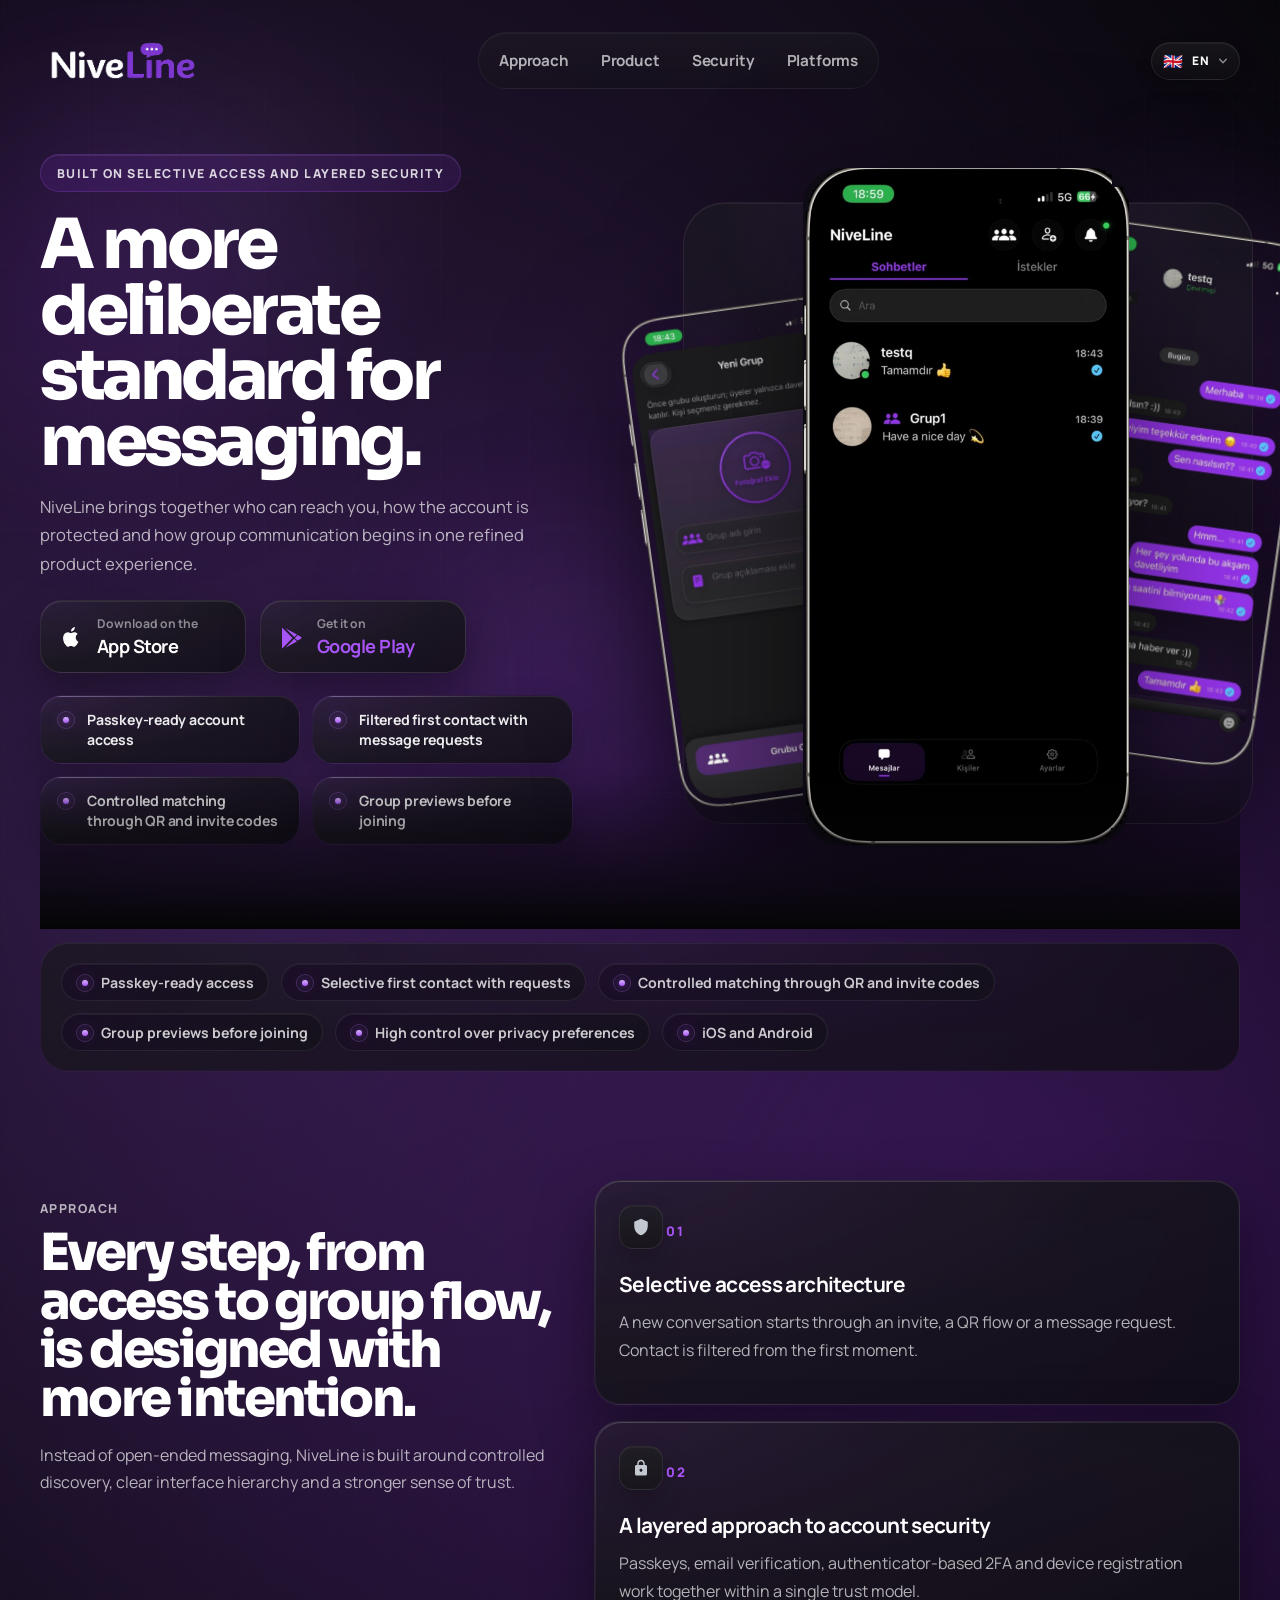
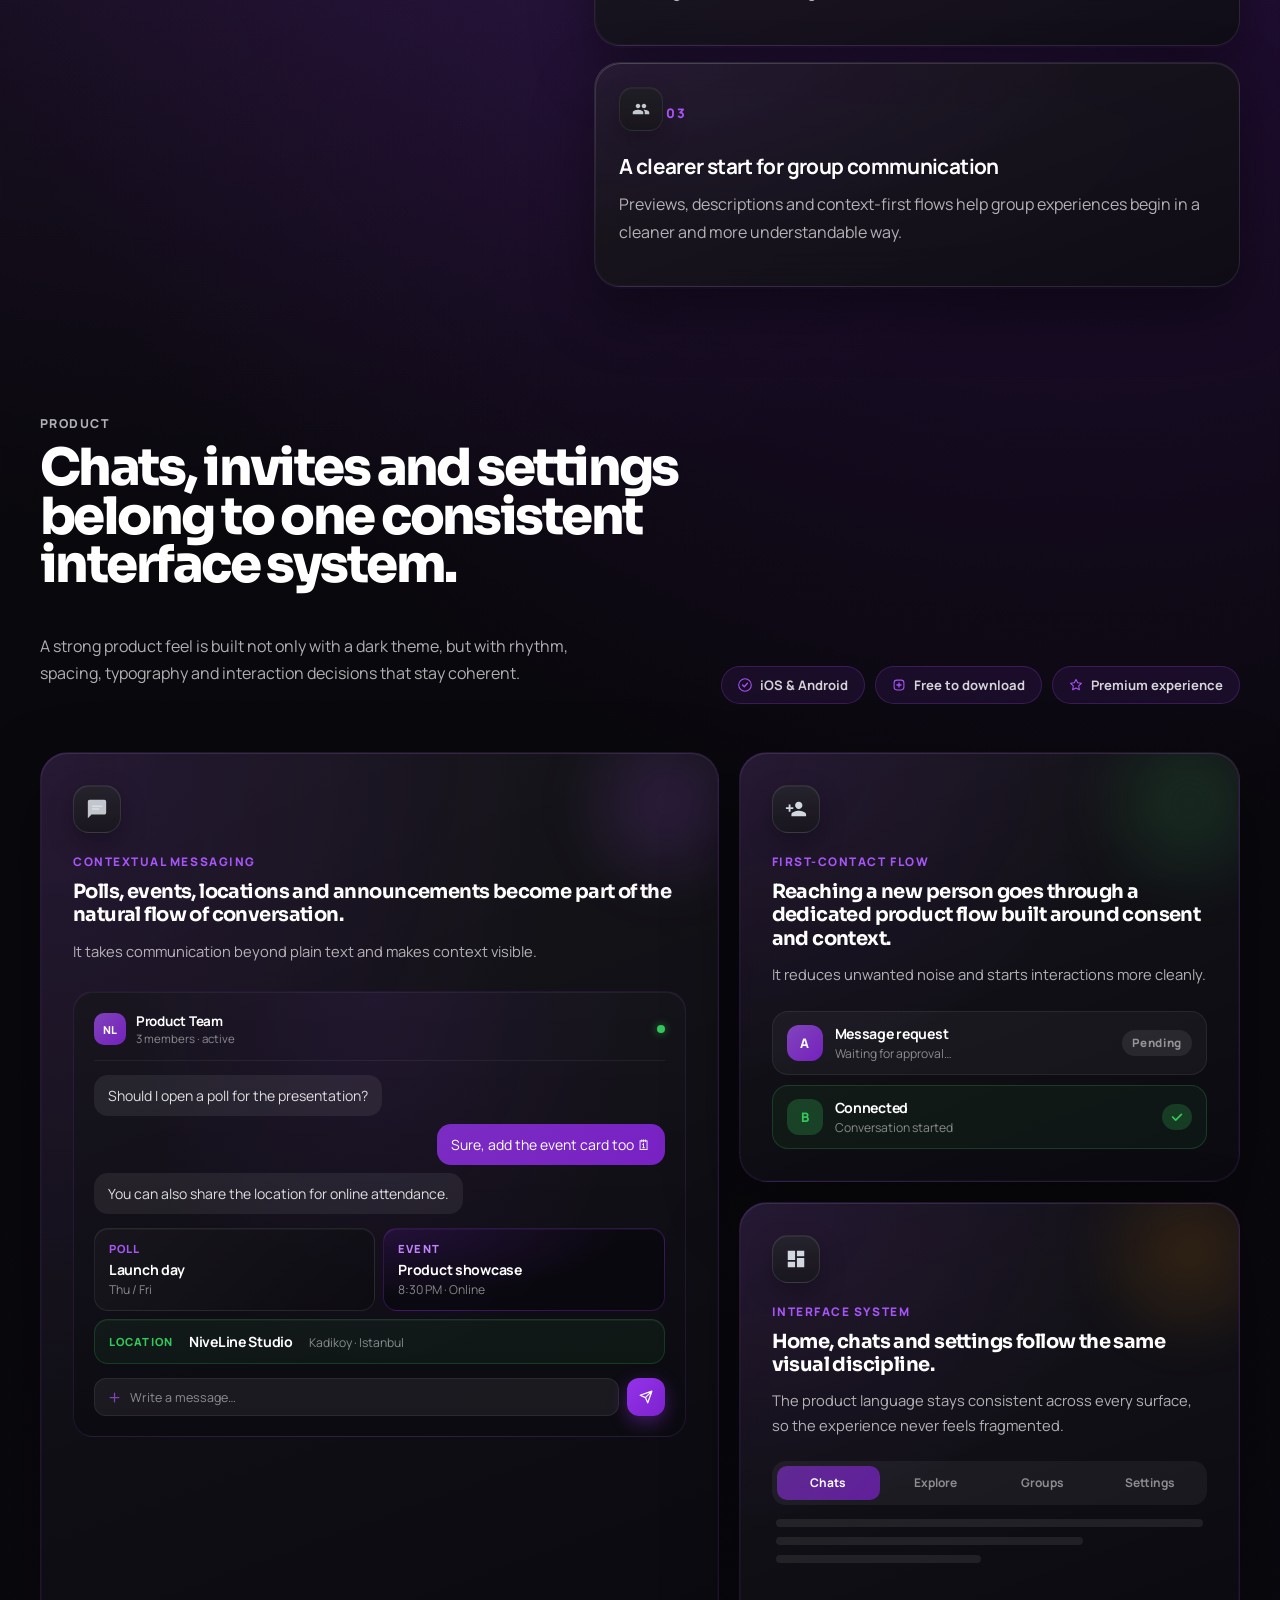
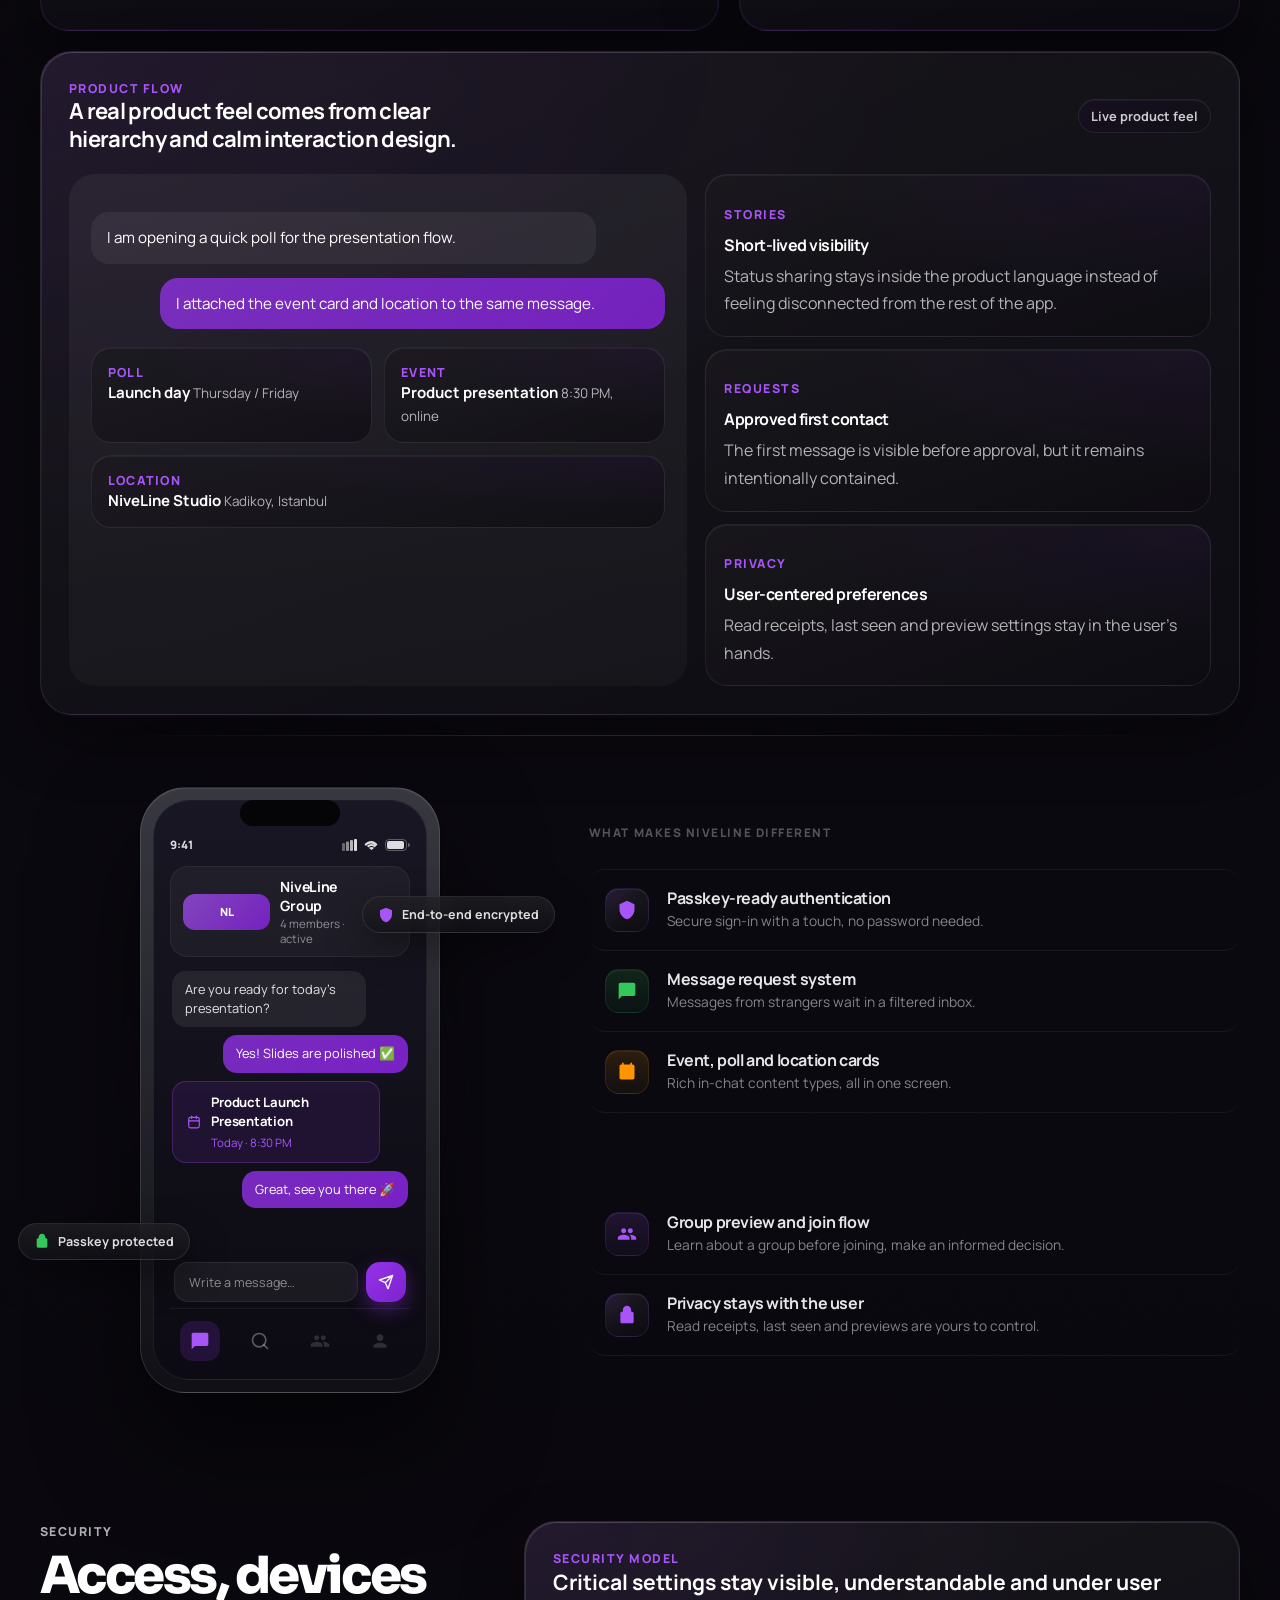
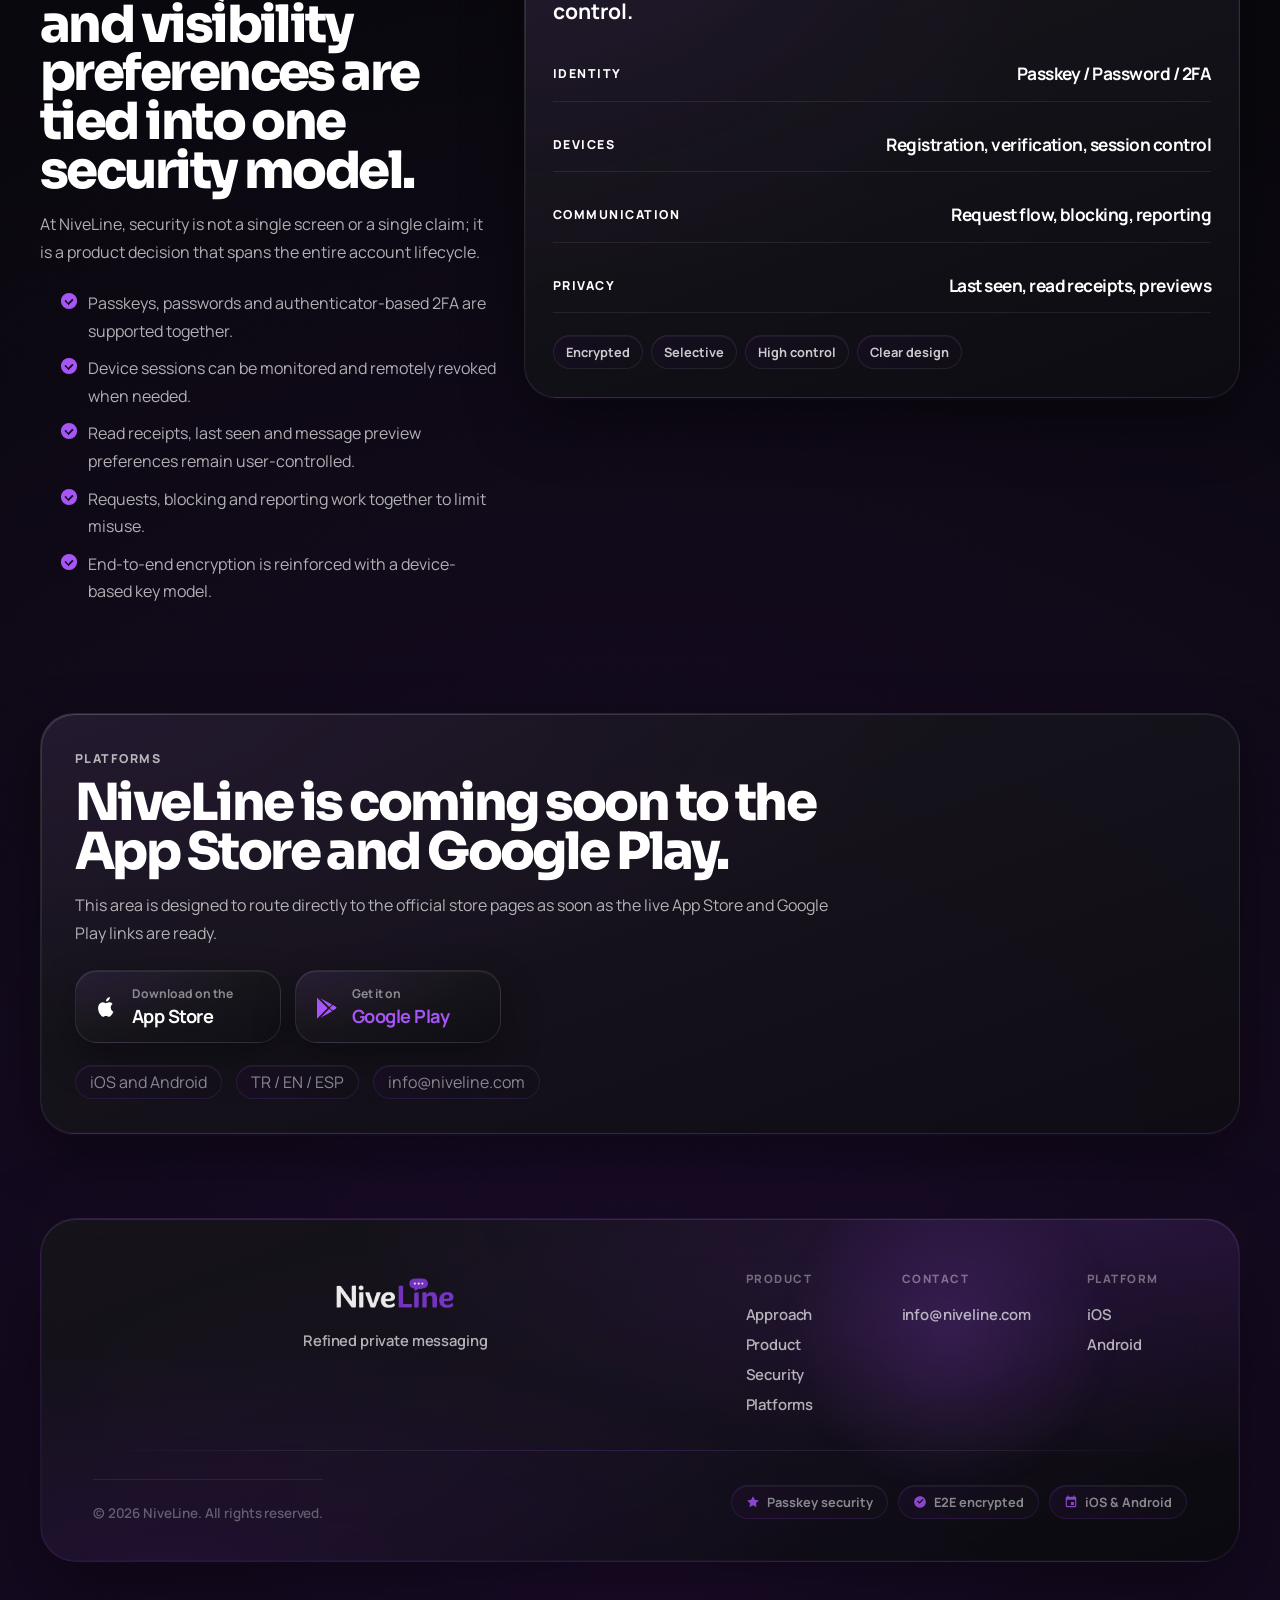
==== index.html @ 765c92e7 "Move site files from NiveLineWeb/ to repository root to fix GitHub Pages 404 Agent-Logs-Url: https:/" ====
<!DOCTYPE html>
<html lang="en">
<head>
  <meta charset="UTF-8">
  <meta name="viewport" content="width=device-width, initial-scale=1.0">
  <title>NiveLine | Modern messaging built on selective access and layered security</title>
  <meta
    name="description"
    content="NiveLine sets a more deliberate standard for modern communication with passkey-ready account security, selective discovery, message requests and refined group flows."
  >
  <meta name="theme-color" content="#050507">
  <link rel="preconnect" href="https://fonts.googleapis.com">
  <link rel="preconnect" href="https://fonts.gstatic.com" crossorigin>
  <link
    href="https://fonts.googleapis.com/css2?family=Manrope:wght@400;500;600;700;800&family=Sora:wght@500;600;700;800&display=swap"
    rel="stylesheet"
  >
  <link rel="icon" href="assets/favicon.svg?v=2" type="image/svg+xml">
  <link rel="shortcut icon" href="assets/favicon.svg?v=2" type="image/svg+xml">
  <link rel="apple-touch-icon" href="assets/niveline-logo-stacked-transparent-512.png">
  <link rel="stylesheet" href="styles.css">
</head>
<body>
  <div class="page-bg" aria-hidden="true">
    <div class="bg-orb orb-a"></div>
    <div class="bg-orb orb-b"></div>
    <div class="bg-orb orb-c"></div>
    <div class="bg-grid"></div>
    <div class="bg-noise"></div>
  </div>

  <header class="topbar shell">
    <a class="brand" href="#top" aria-label="NiveLine ana sayfa">
      <img src="assets/niveline-logo-transparent.png" alt="NiveLine" width="789" height="255">
    </a>

    <nav class="topnav" id="topnav" aria-label="Ana gezinme">
      <a href="#difference" data-i18n="nav.approach">Yaklaşım</a>
      <a href="#features" data-i18n="nav.product">Ürün</a>
      <a href="#security" data-i18n="nav.security">Güvenlik</a>
      <a href="#download" data-i18n="nav.platforms">İndir</a>
    </nav>

    <div class="topbar-right">
      <!-- Dil seçici dropdown -->
      <div class="lang-switcher" id="langSwitcher" role="group" aria-label="Language" aria-haspopup="listbox">
        <button class="lang-trigger" id="langTrigger" type="button" aria-expanded="false" aria-haspopup="listbox">
          <span class="lang-flag" id="langFlag">🇬🇧</span>
          <span class="lang-current" id="langCurrent">EN</span>
          <svg class="lang-caret" viewBox="0 0 12 12" aria-hidden="true">
            <path d="M2 4l4 4 4-4" stroke="currentColor" stroke-width="1.8" stroke-linecap="round" stroke-linejoin="round" fill="none"/>
          </svg>
        </button>
        <div class="lang-dropdown" id="langDropdown" role="listbox" aria-label="Language list">
          <button type="button" class="lang-option" data-lang="tr" role="option" aria-selected="false">
            <span class="lang-option-flag">🇹🇷</span>
            <span class="lang-option-code">TR</span>
            <span class="lang-option-name">Türkçe</span>
            <svg class="lang-check" viewBox="0 0 16 16" aria-hidden="true"><path d="M3 8l3.5 3.5L13 5" stroke="currentColor" stroke-width="2" stroke-linecap="round" stroke-linejoin="round" fill="none"/></svg>
          </button>
          <button type="button" class="lang-option is-active" data-lang="en" role="option" aria-selected="true">
            <span class="lang-option-flag">🇬🇧</span>
            <span class="lang-option-code">EN</span>
            <span class="lang-option-name">English</span>
            <svg class="lang-check" viewBox="0 0 16 16" aria-hidden="true"><path d="M3 8l3.5 3.5L13 5" stroke="currentColor" stroke-width="2" stroke-linecap="round" stroke-linejoin="round" fill="none"/></svg>
          </button>
          <button type="button" class="lang-option" data-lang="es" role="option" aria-selected="false">
            <span class="lang-option-flag">🇪🇸</span>
            <span class="lang-option-code">ES</span>
            <span class="lang-option-name">Español</span>
            <svg class="lang-check" viewBox="0 0 16 16" aria-hidden="true"><path d="M3 8l3.5 3.5L13 5" stroke="currentColor" stroke-width="2" stroke-linecap="round" stroke-linejoin="round" fill="none"/></svg>
          </button>
        </div>
      </div>

      <!-- Hamburger (mobil) -->
      <button class="hamburger" id="hamburger" type="button" aria-label="Menüyü aç/kapat" aria-expanded="false" aria-controls="topnav">
        <span></span><span></span><span></span>
      </button>
    </div>

  </header>

  <main id="top">
    <section class="hero shell">
      <div class="hero-copy is-visible" data-reveal>
        <span class="eyebrow-pill" data-i18n="hero.eyebrow">Seçici erişim ve çok katmanlı güvenlik üzerine inşa edildi</span>
        <h1 data-i18n="hero.title">Mesajlaşmada daha yüksek bir standart.</h1>
        <p class="lead" data-i18n="hero.lead">
          NiveLine; kimlerin size ulaşabileceğini, hesabınızın nasıl korunduğunu ve
          grup iletişiminin nasıl şekillendiğini tek bir bütünleşik ürün deneyiminde
          bir araya getirir.
        </p>

        <div class="hero-actions">
          <a class="store-badge store-badge-apple" href="#download" aria-label="App Store bölümüne git">
            <svg viewBox="0 0 24 24" aria-hidden="true">
              <path d="M16.84 12.71c.03 2.88 2.52 3.84 2.55 3.86-.02.07-.4 1.39-1.31 2.75-.79 1.18-1.61 2.35-2.89 2.38-1.26.02-1.66-.75-3.09-.75-1.44 0-1.88.73-3.03.77-1.23.05-2.16-1.23-2.96-2.4-1.64-2.37-2.89-6.68-1.21-9.6.84-1.45 2.34-2.37 3.97-2.4 1.24-.02 2.41.83 3.09.83.68 0 2-.99 3.38-.84.58.02 2.22.24 3.27 1.78-.08.05-1.95 1.14-1.93 3.62ZM14.9 5.1c.66-.8 1.11-1.92.99-3.02-.95.04-2.1.64-2.78 1.43-.62.71-1.16 1.85-1.01 2.93 1.06.08 2.14-.54 2.8-1.34Z"/>
            </svg>
            <span>
              <small data-i18n="store.apple">Download on the</small>
              <strong>App Store</strong>
            </span>
          </a>

          <a class="store-badge store-badge-google" href="#download" aria-label="Google Play bölümüne git">
            <svg viewBox="0 0 24 24" aria-hidden="true">
              <path d="M3.18 2.63 13.6 13.05 3.25 23.4c-.16-.21-.25-.48-.25-.77V3.37c0-.29.07-.54.18-.74Zm12.11 11.12 2.67 2.67-11.58 6.43 8.91-9.1Zm3.4 2.07-2.92-2.92 2.92-2.92 3.2 1.77c.75.41.75 1.49 0 1.9l-3.2 1.77Zm-.73-6.44-2.67 2.67L6.38 3.15l11.58 6.23Z"/>
            </svg>
            <span>
              <small data-i18n="store.google">Get it on</small>
              <strong>Google Play</strong>
            </span>
          </a>
        </div>

        <div class="hero-notes">
          <span>
            <span class="micro-mark" aria-hidden="true"></span>
            <span class="trust-copy" data-i18n="hero.note1">Passkey destekli kimlik doğrulama</span>
          </span>
          <span>
            <span class="micro-mark" aria-hidden="true"></span>
            <span class="trust-copy" data-i18n="hero.note2">Mesaj istekleriyle denetimli ilk temas</span>
          </span>
          <span>
            <span class="micro-mark" aria-hidden="true"></span>
            <span class="trust-copy" data-i18n="hero.note3">QR ve davet kodu ile güvenli eşleşme</span>
          </span>
          <span>
            <span class="micro-mark" aria-hidden="true"></span>
            <span class="trust-copy" data-i18n="hero.note4">Katılım öncesi grup önizlemesi</span>
          </span>
        </div>
      </div>

      <div class="hero-stage is-visible" data-reveal>
        <div class="stage-composition">
          <div class="hero-halo halo-a parallax-layer" data-depth="10"></div>
          <div class="hero-halo halo-b parallax-layer" data-depth="15"></div>
          <div class="hero-halo halo-c parallax-layer" data-depth="12"></div>

          <div class="stage-panel parallax-layer" data-depth="4"></div>

          <figure class="screen-shot shot-group parallax-layer" data-depth="12" style="--base-transform: rotate(-8deg);">
            <img src="assets/hero-group-cut.png" data-desktop-src="assets/hero-group-cut.png" data-mobile-src="assets/hero-group.png" alt="NiveLine grup oluşturma ekranı">
          </figure>

          <figure class="screen-shot shot-home parallax-layer" data-depth="8">
            <img src="assets/hero-home-front.png" data-desktop-src="assets/hero-home-front.png" data-mobile-src="assets/hero-home.png" alt="NiveLine ana ekranı">
          </figure>

          <figure class="screen-shot shot-chat parallax-layer" data-depth="11" style="--base-transform: rotate(8deg);">
            <img src="assets/hero-chat-cut.png" data-desktop-src="assets/hero-chat-cut.png" data-mobile-src="assets/hero-chat.png" alt="NiveLine sohbet ekranı">
          </figure>
        </div>
        <div class="hero-slider-controls" aria-label="Hero gallery controls">
          <button class="hero-slider-dot is-active" type="button" aria-label="Show first preview" data-slide-to="0"></button>
          <button class="hero-slider-dot" type="button" aria-label="Show second preview" data-slide-to="1"></button>
          <button class="hero-slider-dot" type="button" aria-label="Show third preview" data-slide-to="2"></button>
        </div>
      </div>
    </section>

    <section class="signal-band shell" data-reveal>
      <div class="band-track">
        <span>
          <span class="micro-mark" aria-hidden="true"></span>
          <span data-i18n="band.item1">Passkey destekli erişim</span>
        </span>
        <span>
          <span class="micro-mark" aria-hidden="true"></span>
          <span data-i18n="band.item2">Mesaj istekleriyle seçici ilk temas</span>
        </span>
        <span>
          <span class="micro-mark" aria-hidden="true"></span>
          <span data-i18n="band.item3">QR ve davet kodu ile kontrollü eşleşme</span>
        </span>
        <span>
          <span class="micro-mark" aria-hidden="true"></span>
          <span data-i18n="band.item4">Katılım öncesi grup önizlemesi</span>
        </span>
        <span>
          <span class="micro-mark" aria-hidden="true"></span>
          <span data-i18n="band.item5">Gizlilik tercihleri üzerinde yüksek kontrol</span>
        </span>
        <span>
          <span class="micro-mark" aria-hidden="true"></span>
          <span data-i18n="band.item6">iOS ve Android</span>
        </span>
      </div>
    </section>

    <section class="story shell" id="difference">
      <div class="section-copy" data-reveal>
        <p class="eyebrow" data-i18n="story.eyebrow">Yaklaşım</p>
        <h2 data-i18n="story.title">Erişimden grup akışına kadar her adım daha bilinçli tasarlandı.</h2>
        <p data-i18n="story.body">
          NiveLine, herkese açık bir mesajlaşma mantığı yerine; kontrollü keşif,
          net arayüz hiyerarşisi ve yüksek güven duygusu üzerine kurulur.
        </p>
      </div>

      <div class="advantage-grid">
        <article class="advantage-card" data-reveal>
          <div class="advantage-icon-wrap">
            <svg viewBox="0 0 24 24" aria-hidden="true">
              <path d="M12 1L3 5v6c0 5.55 3.84 10.74 9 12 5.16-1.26 9-6.45 9-12V5L12 1zm-1 11.59L8.41 10 7 11.41l4 4 8-8-1.42-1.42L11 12.59z" fill="currentColor"/>
            </svg>
          </div>
          <span>01</span>
          <h3 data-i18n="story.card1.title">Seçici erişim mimarisi</h3>
          <p data-i18n="story.card1.body">
            Yeni bir sohbet; davet, QR ya da mesaj isteği üzerinden başlar.
            İletişim ilk andan itibaren filtrelenir.
          </p>
        </article>

        <article class="advantage-card" data-reveal>
          <div class="advantage-icon-wrap">
            <svg viewBox="0 0 24 24" aria-hidden="true">
              <path d="M18 8h-1V6c0-2.76-2.24-5-5-5S7 3.24 7 6v2H6c-1.1 0-2 .9-2 2v10c0 1.1.9 2 2 2h12c1.1 0 2-.9 2-2V10c0-1.1-.9-2-2-2zm-6 9c-1.1 0-2-.9-2-2s.9-2 2-2 2 .9 2 2-.9 2-2 2zm3.1-9H8.9V6c0-1.71 1.39-3.1 3.1-3.1 1.71 0 3.1 1.39 3.1 3.1v2z" fill="currentColor"/>
            </svg>
          </div>
          <span>02</span>
          <h3 data-i18n="story.card2.title">Hesap güvenliğinde çok katmanlı yapı</h3>
          <p data-i18n="story.card2.body">
            Passkey, e-posta doğrulama, Authenticator 2FA ve cihaz kayıtları
            tek bir güven çerçevesinde birlikte çalışır.
          </p>
        </article>

        <article class="advantage-card" data-reveal>
          <div class="advantage-icon-wrap">
            <svg viewBox="0 0 24 24" aria-hidden="true">
              <path d="M16 11c1.66 0 2.99-1.34 2.99-3S17.66 5 16 5c-1.66 0-3 1.34-3 3s1.34 3 3 3zm-8 0c1.66 0 2.99-1.34 2.99-3S9.66 5 8 5C6.34 5 5 6.34 5 8s1.34 3 3 3zm0 2c-2.33 0-7 1.17-7 3.5V19h14v-2.5c0-2.33-4.67-3.5-7-3.5zm8 0c-.29 0-.62.02-.97.05 1.16.84 1.97 1.97 1.97 3.45V19h6v-2.5c0-2.33-4.67-3.5-7-3.5z" fill="currentColor"/>
            </svg>
          </div>
          <span>03</span>
          <h3 data-i18n="story.card3.title">Grup iletişiminde daha net başlangıç</h3>
          <p data-i18n="story.card3.body">
            Önizleme, açıklama ve bağlam odaklı akış sayesinde grup deneyimi
            daha düzenli ve daha anlaşılır başlar.
          </p>
        </article>
      </div>
    </section>

    <section class="experience shell" id="features">

      <!-- ── Bölüm başlık bloğu ── -->
      <div class="feat-header" data-reveal>
        <div class="feat-header-copy">
          <p class="eyebrow" data-i18n="features.eyebrow">Ürün</p>
          <h2 data-i18n="features.title">Sohbet, davet ve ayarlar aynı arayüz sisteminde birleşir.</h2>
          <p data-i18n="features.body">
            Gerçek ürün hissi; yalnızca koyu tema ile değil, ritim, boşluk,
            tipografi ve etkileşim kararlarının tutarlı olmasıyla oluşur.
          </p>
        </div>
        <div class="feat-header-badges">
          <span class="feat-pill">
            <svg viewBox="0 0 20 20" fill="none" aria-hidden="true"><circle cx="10" cy="10" r="9" stroke="currentColor" stroke-width="1.5"/><path d="M6.5 10l2.5 2.5 4.5-5" stroke="currentColor" stroke-width="1.8" stroke-linecap="round" stroke-linejoin="round"/></svg>
            <span data-i18n="features.pill1">iOS &amp; Android</span>
          </span>
          <span class="feat-pill">
            <svg viewBox="0 0 20 20" fill="none" aria-hidden="true"><rect x="3" y="3" width="14" height="14" rx="4" stroke="currentColor" stroke-width="1.5"/><path d="M7 10h6M10 7v6" stroke="currentColor" stroke-width="1.8" stroke-linecap="round"/></svg>
            <span data-i18n="features.pill2">Ücretsiz indirin</span>
          </span>
          <span class="feat-pill">
            <svg viewBox="0 0 20 20" fill="none" aria-hidden="true"><path d="M10 2l2.39 4.84 5.35.78-3.87 3.77.91 5.32L10 14.27l-4.78 2.44.91-5.32L2.26 7.62l5.35-.78L10 2z" stroke="currentColor" stroke-width="1.5" stroke-linejoin="round"/></svg>
            <span data-i18n="features.pill3">Premium deneyim</span>
          </span>
        </div>
      </div>

      <!-- ── Büyük ekran özellik kartları ── -->
      <div class="feat-hero-grid" data-reveal>

        <!-- Sol büyük kart: Bağlamsal mesajlaşma -->
        <article class="feat-card feat-card--large feat-card--messenger">
          <div class="feat-card-glow" aria-hidden="true"></div>
          <div class="feat-card-content">
            <div class="feat-icon-wrap">
              <svg viewBox="0 0 24 24" aria-hidden="true">
                <path d="M20 2H4c-1.1 0-2 .9-2 2v18l4-4h14c1.1 0 2-.9 2-2V4c0-1.1-.9-2-2-2z" fill="currentColor" opacity=".9"/>
                <path d="M7 9h10M7 12h7" stroke="rgba(255,255,255,.4)" stroke-width="1.5" stroke-linecap="round"/>
              </svg>
            </div>
            <p class="feat-card-kicker" data-i18n="features.panel1.kicker">Bağlamsal mesajlaşma</p>
            <h3 data-i18n="features.panel1.title">Anket, etkinlik, konum ve duyurular konuşmanın doğal parçası haline gelir.</h3>
            <span class="feat-card-body" data-i18n="features.panel1.body">İletişimi düz metinden çıkarır, bağlamı görünür kılar.</span>
          </div>

          <!-- İnline mock chat -->
          <div class="feat-mock-chat" aria-hidden="true">

            <!-- Sohbet başlığı -->
            <div class="fmc-header">
              <div class="fmc-avatar">NL</div>
              <div class="fmc-header-info">
                <strong data-i18n="features.mock.groupName">Ürün Ekibi</strong>
                <span data-i18n="features.mock.groupMeta">3 kişi · aktif</span>
              </div>
              <div class="fmc-status-dot"></div>
            </div>

            <!-- Mesajlar -->
            <div class="fmc-messages">
              <div class="fmc-bubble fmc-in">
                <span data-i18n="features.mock.msg1">Sunum için bir anket açayım mı?</span>
              </div>
              <div class="fmc-bubble fmc-out">
                <span data-i18n="features.mock.msg2">Tabii, etkinlik kartını da ekle 🗓</span>
              </div>
              <div class="fmc-bubble fmc-in">
                <span data-i18n="features.mock.msg3">Konum da paylaşabilirsin, çevrimiçi katılım için.</span>
              </div>
            </div>

            <!-- İçerik kartları -->
            <div class="fmc-cards">
              <div class="fmc-card">
                <span data-i18n="features.mock.card1label">Anket</span>
                <strong data-i18n="features.mock.card1title">Lansman günü</strong>
                <small data-i18n="features.mock.card1meta">Per / Cum</small>
              </div>
              <div class="fmc-card fmc-card--accent">
                <span data-i18n="features.mock.card2label">Etkinlik</span>
                <strong data-i18n="features.mock.card2title">Ürün tanıtımı</strong>
                <small data-i18n="features.mock.card2meta">20:30 · Çevrimiçi</small>
              </div>
              <div class="fmc-card fmc-card--location">
                <span data-i18n="features.mock.card3label">Konum</span>
                <strong data-i18n="features.mock.card3title">NiveLine Studio</strong>
                <small data-i18n="features.mock.card3meta">Kadıköy · İstanbul</small>
              </div>
            </div>

            <!-- Composer -->
            <div class="fmc-composer">
              <div class="fmc-composer-inner">
                <svg width="15" height="15" viewBox="0 0 24 24" fill="none"><path d="M12 5v14M5 12h14" stroke="currentColor" stroke-width="2" stroke-linecap="round"/></svg>
                <span data-i18n="features.mock.composerPlaceholder">Bir mesaj yaz…</span>
              </div>
              <button class="fmc-send">
                <svg width="14" height="14" viewBox="0 0 24 24" fill="none"><path d="M22 2L11 13M22 2L15 22l-4-9-9-4 20-7z" stroke="currentColor" stroke-width="2.2" stroke-linecap="round" stroke-linejoin="round"/></svg>
              </button>
            </div>

          </div>
        </article>

        <!-- Sağ sütun: iki küçük kart -->
        <div class="feat-col-right">

          <!-- Kart 2: İlk temas -->
          <article class="feat-card feat-card--contact">
            <div class="feat-card-glow" aria-hidden="true"></div>
            <div class="feat-card-content">
              <div class="feat-icon-wrap">
                <svg viewBox="0 0 24 24" aria-hidden="true">
                  <path d="M15 12c2.21 0 4-1.79 4-4s-1.79-4-4-4-4 1.79-4 4 1.79 4 4 4zm-9-2V7H4v3H1v2h3v3h2v-3h3v-2H6zm9 4c-2.67 0-8 1.34-8 4v2h16v-2c0-2.66-5.33-4-8-4z" fill="currentColor"/>
                </svg>
              </div>
              <p class="feat-card-kicker" data-i18n="features.panel2.kicker">İlk temas akışı</p>
              <h3 data-i18n="features.panel2.title">Yeni bir kişiye ulaşmak, onay ve bağlam içeren ayrı bir akıştan geçer.</h3>
              <span class="feat-card-body" data-i18n="features.panel2.body">İstenmeyen gürültüyü azaltır, ilişkileri daha temiz başlatır.</span>
            </div>
            <!-- İnline mock request -->
            <div class="feat-mock-request" aria-hidden="true">
              <div class="fmr-row">
                <div class="fmr-avatar fmr-av--violet">A</div>
                <div class="fmr-info">
                  <strong data-i18n="features.mock.req1title">Mesaj isteği</strong>
                  <span data-i18n="features.mock.req1meta">Onaylanmayı bekliyor…</span>
                </div>
                <div class="fmr-badge" data-i18n="features.mock.req1badge">Bekliyor</div>
              </div>
              <div class="fmr-row fmr-row--accepted">
                <div class="fmr-avatar fmr-av--green">B</div>
                <div class="fmr-info">
                  <strong data-i18n="features.mock.req2title">Bağlantı kuruldu</strong>
                  <span data-i18n="features.mock.req2meta">Sohbet başladı</span>
                </div>
                <div class="fmr-badge fmr-badge--ok">
                  <svg viewBox="0 0 16 16" fill="none"><path d="M3 8l3.5 3.5L13 5" stroke="currentColor" stroke-width="2" stroke-linecap="round" stroke-linejoin="round"/></svg>
                </div>
              </div>
            </div>
          </article>

          <!-- Kart 3: Arayüz sistemi -->
          <article class="feat-card feat-card--ui">
            <div class="feat-card-glow" aria-hidden="true"></div>
            <div class="feat-card-content">
              <div class="feat-icon-wrap">
                <svg viewBox="0 0 24 24" aria-hidden="true">
                  <path d="M3 13h8V3H3v10zm0 8h8v-6H3v6zm10 0h8V11h-8v10zm0-18v6h8V3h-8z" fill="currentColor"/>
                </svg>
              </div>
              <p class="feat-card-kicker" data-i18n="features.panel3.kicker">Arayüz sistemi</p>
              <h3 data-i18n="features.panel3.title">Ana ekran, sohbetler ve ayarlar aynı görsel disiplinle çalışır.</h3>
              <span class="feat-card-body" data-i18n="features.panel3.body">Ürün dili her bölümde tutarlı kalır; deneyim parçalanmaz.</span>
            </div>
            <!-- Mini nav tabs illüstrasyonu -->
            <div class="feat-mock-tabs" aria-hidden="true">
              <div class="fmt-bar">
                <span class="fmt-tab fmt-tab--active" data-i18n="features.mock.tab1">Sohbetler</span>
                <span class="fmt-tab" data-i18n="features.mock.tab2">Keşfet</span>
                <span class="fmt-tab" data-i18n="features.mock.tab3">Gruplar</span>
                <span class="fmt-tab" data-i18n="features.mock.tab4">Ayarlar</span>
              </div>
              <div class="fmt-body">
                <div class="fmt-line fmt-line--wide"></div>
                <div class="fmt-line fmt-line--mid"></div>
                <div class="fmt-line fmt-line--short"></div>
              </div>
            </div>
          </article>

        </div>
      </div>

      <!-- ── İkinci satır: Geniş canvas bölümü ── -->
      <div class="experience-canvas feat-canvas-wrap" data-reveal>
        <div class="canvas-shell">
          <div class="canvas-head">
            <div>
              <p class="screen-kicker" data-i18n="canvas.kicker">Ürün akışı</p>
              <strong data-i18n="canvas.title">Gerçek ürün hissi, net hiyerarşi ve sakin etkileşimlerle kurulur.</strong>
            </div>
            <span class="canvas-tag" data-i18n="canvas.tag">Canlı ürün hissi</span>
          </div>

          <div class="canvas-body">
            <div class="canvas-chat">
              <div class="canvas-bubble incoming" data-i18n="canvas.chat1">
                Sunum akışı için küçük bir anket açıyorum.
              </div>
              <div class="canvas-bubble outgoing" data-i18n="canvas.chat2">
                Etkinlik kartı ve konum bilgisini aynı mesaja bağladım.
              </div>

              <div class="content-card-grid">
                <article class="content-card">
                  <span data-i18n="canvas.card1.label">Anket</span>
                  <strong data-i18n="canvas.card1.title">Lansman günü</strong>
                  <small data-i18n="canvas.card1.meta">Perşembe / Cuma</small>
                </article>

                <article class="content-card">
                  <span data-i18n="canvas.card2.label">Etkinlik</span>
                  <strong data-i18n="canvas.card2.title">Ürün tanıtımı</strong>
                  <small data-i18n="canvas.card2.meta">20:30, çevrimiçi</small>
                </article>

                <article class="content-card wide">
                  <span data-i18n="canvas.card3.label">Konum</span>
                  <strong data-i18n="canvas.card3.title">NiveLine Studio</strong>
                  <small data-i18n="canvas.card3.meta">Kadıköy, İstanbul</small>
                </article>
              </div>
            </div>

            <div class="canvas-side">
              <article class="mini-panel">
                <p data-i18n="canvas.side1.kicker">Story</p>
                <strong data-i18n="canvas.side1.title">Kısa ömürlü görünürlük</strong>
                <span data-i18n="canvas.side1.body">Durum paylaşımı uygulama dilinden kopmadan akışın içinde kalır.</span>
              </article>

              <article class="mini-panel">
                <p data-i18n="canvas.side2.kicker">İstekler</p>
                <strong data-i18n="canvas.side2.title">Onaylı ilk temas</strong>
                <span data-i18n="canvas.side2.body">İlk mesaj, kabulden önce görünür ama sınırlandırılmış şekilde bekler.</span>
              </article>

              <article class="mini-panel">
                <p data-i18n="canvas.side3.kicker">Gizlilik</p>
                <strong data-i18n="canvas.side3.title">Kullanıcı merkezli tercihler</strong>
                <span data-i18n="canvas.side3.body">Okundu bilgisi, son görülme ve önizleme ayarları kullanıcıda kalır.</span>
              </article>
            </div>
          </div>
        </div>
      </div>

      <!-- ── Üçüncü satır: Ekran görüntüsü + özellik listesi ── -->
      <div class="feat-showcase" data-reveal>

        <!-- Sol: Telefon mock-up görseli -->
        <div class="feat-showcase-visual">
          <div class="feat-phone-glow" aria-hidden="true"></div>
          <div class="feat-phone-frame">
            <div class="feat-phone-notch" aria-hidden="true"></div>
            <div class="feat-phone-screen">

              <!-- Status bar -->
              <div class="fps-status">
                <span>9:41</span>
                <span class="fps-icons">
                  <svg width="16" height="12" viewBox="0 0 16 12" fill="none" aria-hidden="true">
                    <rect x="0" y="4" width="3" height="8" rx="1" fill="currentColor" opacity=".4"/>
                    <rect x="4" y="2.5" width="3" height="9.5" rx="1" fill="currentColor" opacity=".6"/>
                    <rect x="8" y="1" width="3" height="11" rx="1" fill="currentColor" opacity=".8"/>
                    <rect x="12" y="0" width="3" height="12" rx="1" fill="currentColor"/>
                  </svg>
                  <svg width="15" height="12" viewBox="0 0 15 12" fill="none" aria-hidden="true">
                    <path d="M7.5 2C4.6 2 2 3.4.5 5.5L2 7c1.1-1.6 2.9-2.5 5-2.5s3.8.9 5 2.5l1.5-1.5C12 3.4 9.4 2 7.5 2zM7.5 5c-1.8 0-3.4.8-4.5 2L4.5 8.5c.8-1 2-1.5 3-1.5s2.2.5 3 1.5l1.5-1.5C11 5.8 9.4 5 7.5 5zM7.5 8c-1 0-1.8.4-2.5 1L7.5 11l2.5-2c-.7-.6-1.5-1-2.5-1z" fill="currentColor"/>
                  </svg>
                  <svg width="25" height="12" viewBox="0 0 25 12" fill="none" aria-hidden="true">
                    <rect x="0.5" y="0.5" width="21" height="11" rx="3.5" stroke="currentColor" opacity=".35"/>
                    <rect x="2" y="2" width="17" height="8" rx="2" fill="currentColor"/>
                    <path d="M23 4v4a2 2 0 000-4z" fill="currentColor" opacity=".4"/>
                  </svg>
                </span>
              </div>

              <!-- Sohbet başlığı -->
              <div class="fps-header">
                <div class="fps-avatar fps-av--violet">NL</div>
                <div>
                  <strong data-i18n="features.phone.groupName">NiveLine Grubu</strong>
                  <span data-i18n="features.phone.groupMeta">4 üye · aktif</span>
                </div>
                <svg width="20" height="20" viewBox="0 0 24 24" fill="none" aria-hidden="true"><circle cx="5" cy="12" r="1.5" fill="currentColor" opacity=".6"/><circle cx="12" cy="12" r="1.5" fill="currentColor" opacity=".6"/><circle cx="19" cy="12" r="1.5" fill="currentColor" opacity=".6"/></svg>
              </div>

              <!-- Mesajlar -->
              <div class="fps-messages">
                <div class="fps-bubble fps-in">
                  <span data-i18n="features.phone.msg1">Bugünkü sunum için hazır mısın?</span>
                </div>
                <div class="fps-bubble fps-out">
                  <span data-i18n="features.phone.msg2">Evet! Slaytları düzenledim ✅</span>
                </div>
                <div class="fps-bubble fps-in fps-bubble--card">
                  <div class="fps-event-card">
                    <svg width="14" height="14" viewBox="0 0 24 24" fill="none" aria-hidden="true"><rect x="3" y="4" width="18" height="18" rx="3" stroke="currentColor" stroke-width="2"/><path d="M3 10h18M8 2v4M16 2v4" stroke="currentColor" stroke-width="2" stroke-linecap="round"/></svg>
                    <div>
                      <strong data-i18n="features.phone.eventTitle">Ürün Lansman Sunumu</strong>
                      <span data-i18n="features.phone.eventMeta">Bugün · 20:30</span>
                    </div>
                  </div>
                </div>
                <div class="fps-bubble fps-out">
                  <span data-i18n="features.phone.msg3">Harika, görüşürüz 🚀</span>
                </div>
              </div>

              <!-- Composer -->
              <div class="fps-composer">
                <div class="fps-composer-field">
                  <span data-i18n="features.phone.composerPlaceholder">Bir mesaj yaz…</span>
                </div>
                <button class="fps-send" aria-label="Gönder">
                  <svg width="16" height="16" viewBox="0 0 24 24" fill="none" aria-hidden="true"><path d="M22 2L11 13M22 2L15 22l-4-9-9-4 20-7z" stroke="currentColor" stroke-width="2" stroke-linecap="round" stroke-linejoin="round"/></svg>
                </button>
              </div>

              <!-- Bottom nav -->
              <div class="fps-nav">
                <span class="fps-nav-item fps-nav--active">
                  <svg width="20" height="20" viewBox="0 0 24 24" fill="none" aria-hidden="true"><path d="M20 2H4c-1.1 0-2 .9-2 2v18l4-4h14c1.1 0 2-.9 2-2V4c0-1.1-.9-2-2-2z" fill="currentColor"/></svg>
                </span>
                <span class="fps-nav-item">
                  <svg width="20" height="20" viewBox="0 0 24 24" fill="none" aria-hidden="true"><circle cx="11" cy="11" r="8" stroke="currentColor" stroke-width="2"/><path d="M21 21l-4.35-4.35" stroke="currentColor" stroke-width="2" stroke-linecap="round"/></svg>
                </span>
                <span class="fps-nav-item">
                  <svg width="20" height="20" viewBox="0 0 24 24" fill="none" aria-hidden="true"><path d="M16 11c1.66 0 3-1.34 3-3s-1.34-3-3-3-3 1.34-3 3 1.34 3 3 3zm-8 0c1.66 0 3-1.34 3-3S9.66 5 8 5C6.34 5 5 6.34 5 8s1.34 3 3 3zm0 2c-2.33 0-7 1.17-7 3.5V19h14v-2.5C15 14.17 10.33 13 8 13zm8 0c-.29 0-.62.02-.97.05C16.19 13.8 17 14.94 17 16.5V19h6v-2.5C23 14.17 18.33 13 16 13z" fill="currentColor" opacity=".45"/></svg>
                </span>
                <span class="fps-nav-item">
                  <svg width="20" height="20" viewBox="0 0 24 24" fill="none" aria-hidden="true"><path d="M12 12c2.21 0 4-1.79 4-4s-1.79-4-4-4-4 1.79-4 4 1.79 4 4 4zm0 2c-2.67 0-8 1.34-8 4v2h16v-2c0-2.66-5.33-4-8-4z" fill="currentColor" opacity=".45"/></svg>
                </span>
              </div>
            </div>
          </div>
          <!-- Yüzen rozetler -->
          <div class="feat-float-badge feat-float-1" aria-hidden="true">
            <svg width="16" height="16" viewBox="0 0 24 24" fill="none"><path d="M12 1L3 5v6c0 5.55 3.84 10.74 9 12 5.16-1.26 9-6.45 9-12V5L12 1zm-1 11.59L8.41 10 7 11.41l4 4 8-8-1.42-1.42L11 12.59z" fill="#a855f7"/></svg>
            <span data-i18n="features.floatBadge1">Uçtan uca şifreli</span>
          </div>
          <div class="feat-float-badge feat-float-2" aria-hidden="true">
            <svg width="16" height="16" viewBox="0 0 24 24" fill="none"><path d="M18 8h-1V6c0-2.76-2.24-5-5-5S7 3.24 7 6v2H6c-1.1 0-2 .9-2 2v10c0 1.1.9 2 2 2h12c1.1 0 2-.9 2-2V10c0-1.1-.9-2-2-2z" fill="#34c759"/></svg>
            <span data-i18n="features.floatBadge2">Passkey korumalı</span>
          </div>
        </div>

        <!-- Sağ: Özellik listesi -->
        <div class="feat-showcase-list">
          <p class="feat-showcase-label" data-i18n="features.showcaseLabel">NiveLine'ı farklı kılan özellikler</p>

          <ul class="feat-list">
            <li class="feat-list-item" data-reveal style="--reveal-delay:60ms">
              <div class="fli-icon">
                <svg viewBox="0 0 24 24" fill="none" aria-hidden="true"><path d="M12 1L3 5v6c0 5.55 3.84 10.74 9 12 5.16-1.26 9-6.45 9-12V5L12 1z" fill="currentColor"/></svg>
              </div>
              <div class="fli-text">
                <strong data-i18n="features.list1.title">Passkey destekli kimlik doğrulama</strong>
                <span data-i18n="features.list1.body">Parola olmadan, dokunuşla güvenli giriş.</span>
              </div>
              <div class="fli-arrow" aria-hidden="true">
                <svg viewBox="0 0 16 16" fill="none"><path d="M3 8h10M9 4l4 4-4 4" stroke="currentColor" stroke-width="1.6" stroke-linecap="round" stroke-linejoin="round"/></svg>
              </div>
            </li>

            <li class="feat-list-item" data-reveal style="--reveal-delay:120ms">
              <div class="fli-icon fli-icon--green">
                <svg viewBox="0 0 24 24" fill="none" aria-hidden="true"><path d="M20 2H4c-1.1 0-2 .9-2 2v18l4-4h14c1.1 0 2-.9 2-2V4c0-1.1-.9-2-2-2z" fill="currentColor"/></svg>
              </div>
              <div class="fli-text">
                <strong data-i18n="features.list2.title">Mesaj istekleri sistemi</strong>
                <span data-i18n="features.list2.body">Bilinmeyenlerden gelen mesajlar filtreli bekler.</span>
              </div>
              <div class="fli-arrow" aria-hidden="true">
                <svg viewBox="0 0 16 16" fill="none"><path d="M3 8h10M9 4l4 4-4 4" stroke="currentColor" stroke-width="1.6" stroke-linecap="round" stroke-linejoin="round"/></svg>
              </div>
            </li>

            <li class="feat-list-item" data-reveal style="--reveal-delay:180ms">
              <div class="fli-icon fli-icon--amber">
                <svg viewBox="0 0 24 24" fill="none" aria-hidden="true"><path d="M17 12h-5v5h5v-5zM16 1v2H8V1H6v2H5c-1.11 0-1.99.9-1.99 2L3 19c0 1.1.89 2 2 2h14c1.1 0 2-.9 2-2V5c0-1.1-.9-2-2-2h-1V1h-2z" fill="currentColor"/></svg>
              </div>
              <div class="fli-text">
                <strong data-i18n="features.list3.title">Etkinlik, anket ve konum kartları</strong>
                <span data-i18n="features.list3.body">Sohbet içi zengin içerik türleri, tek ekranda.</span>
              </div>
              <div class="fli-arrow" aria-hidden="true">
                <svg viewBox="0 0 16 16" fill="none"><path d="M3 8h10M9 4l4 4-4 4" stroke="currentColor" stroke-width="1.6" stroke-linecap="round" stroke-linejoin="round"/></svg>
              </div>
            </li>

            <li class="feat-list-item" data-reveal style="--reveal-delay:240ms">
              <div class="fli-icon fli-icon--teal">
                <svg viewBox="0 0 24 24" fill="none" aria-hidden="true"><path d="M12 2C6.48 2 2 6.48 2 12s4.48 10 10 10 10-4.48 10-10S17.52 2 12 2zm-1 14H9V8h2v8zm4 0h-2V8h2v8z" fill="currentColor"/></svg>
              </div>
              <div class="fli-text">
                <strong data-i18n="features.list4.title">Story ve kısa süreli içerikler</strong>
                <span data-i18n="features.list4.body">Uygulama diliyle uyumlu, 24 saatlik görünürlük.</span>
              </div>
              <div class="fli-arrow" aria-hidden="true">
                <svg viewBox="0 0 16 16" fill="none"><path d="M3 8h10M9 4l4 4-4 4" stroke="currentColor" stroke-width="1.6" stroke-linecap="round" stroke-linejoin="round"/></svg>
              </div>
            </li>

            <li class="feat-list-item" data-reveal style="--reveal-delay:300ms">
              <div class="fli-icon fli-icon--violet">
                <svg viewBox="0 0 24 24" fill="none" aria-hidden="true"><path d="M16 11c1.66 0 3-1.34 3-3s-1.34-3-3-3-3 1.34-3 3 1.34 3 3 3zm-8 0c1.66 0 3-1.34 3-3S9.66 5 8 5C6.34 5 5 6.34 5 8s1.34 3 3 3zm0 2c-2.33 0-7 1.17-7 3.5V19h14v-2.5C15 14.17 10.33 13 8 13zm8 0c-.29 0-.62.02-.97.05C16.19 13.8 17 14.94 17 16.5V19h6v-2.5C23 14.17 18.33 13 16 13z" fill="currentColor"/></svg>
              </div>
              <div class="fli-text">
                <strong data-i18n="features.list5.title">Grup önizleme ve katılım akışı</strong>
                <span data-i18n="features.list5.body">Katılmadan önce grubu tanı, bilinçli karar ver.</span>
              </div>
              <div class="fli-arrow" aria-hidden="true">
                <svg viewBox="0 0 16 16" fill="none"><path d="M3 8h10M9 4l4 4-4 4" stroke="currentColor" stroke-width="1.6" stroke-linecap="round" stroke-linejoin="round"/></svg>
              </div>
            </li>

            <li class="feat-list-item" data-reveal style="--reveal-delay:360ms">
              <div class="fli-icon">
                <svg viewBox="0 0 24 24" fill="none" aria-hidden="true"><path d="M18 8h-1V6c0-2.76-2.24-5-5-5S7 3.24 7 6v2H6c-1.1 0-2 .9-2 2v10c0 1.1.9 2 2 2h12c1.1 0 2-.9 2-2V10c0-1.1-.9-2-2-2z" fill="currentColor"/></svg>
              </div>
              <div class="fli-text">
                <strong data-i18n="features.list6.title">Gizlilik tercihleri kullanıcıda</strong>
                <span data-i18n="features.list6.body">Okundu, son görülme ve önizleme; sizin kontrolünüzde.</span>
              </div>
              <div class="fli-arrow" aria-hidden="true">
                <svg viewBox="0 0 16 16" fill="none"><path d="M3 8h10M9 4l4 4-4 4" stroke="currentColor" stroke-width="1.6" stroke-linecap="round" stroke-linejoin="round"/></svg>
              </div>
            </li>
          </ul>
        </div>
      </div>

    </section>

    <section class="security shell" id="security">
      <div class="security-copy" data-reveal>
        <p class="eyebrow" data-i18n="security.eyebrow">Koruma</p>
        <h2 data-i18n="security.title">Erişim, cihaz ve görünürlük tercihleri aynı güven modeline bağlanır.</h2>
        <p data-i18n="security.body">
          NiveLine’da güvenlik, tek bir ekran ya da tek bir vaat değil;
          hesabın tüm yaşam döngüsüne yayılan bir tasarım kararıdır.
        </p>

        <ul class="check-list">
          <li>
            <svg class="check-icon" viewBox="0 0 20 20" aria-hidden="true"><path d="M10 1a9 9 0 1 0 0 18A9 9 0 0 0 10 1zm-1 13L5 10l1.41-1.41L9 12.17l4.59-4.58L15 9l-6 6z" fill="currentColor"/></svg>
            <span data-i18n="security.list1">Passkey, parola ve Authenticator 2FA birlikte desteklenir.</span>
          </li>
          <li>
            <svg class="check-icon" viewBox="0 0 20 20" aria-hidden="true"><path d="M10 1a9 9 0 1 0 0 18A9 9 0 0 0 10 1zm-1 13L5 10l1.41-1.41L9 12.17l4.59-4.58L15 9l-6 6z" fill="currentColor"/></svg>
            <span data-i18n="security.list2">Cihaz oturumları izlenebilir ve gerektiğinde uzak oturum sonlandırılabilir.</span>
          </li>
          <li>
            <svg class="check-icon" viewBox="0 0 20 20" aria-hidden="true"><path d="M10 1a9 9 0 1 0 0 18A9 9 0 0 0 10 1zm-1 13L5 10l1.41-1.41L9 12.17l4.59-4.58L15 9l-6 6z" fill="currentColor"/></svg>
            <span data-i18n="security.list3">Okundu bilgisi, son görülme ve mesaj önizleme tercihleri kullanıcıya bırakılır.</span>
          </li>
          <li>
            <svg class="check-icon" viewBox="0 0 20 20" aria-hidden="true"><path d="M10 1a9 9 0 1 0 0 18A9 9 0 0 0 10 1zm-1 13L5 10l1.41-1.41L9 12.17l4.59-4.58L15 9l-6 6z" fill="currentColor"/></svg>
            <span data-i18n="security.list4">Mesaj istekleri, engelleme ve raporlama kötüye kullanımı sınırlamak için birlikte çalışır.</span>
          </li>
          <li>
            <svg class="check-icon" viewBox="0 0 20 20" aria-hidden="true"><path d="M10 1a9 9 0 1 0 0 18A9 9 0 0 0 10 1zm-1 13L5 10l1.41-1.41L9 12.17l4.59-4.58L15 9l-6 6z" fill="currentColor"/></svg>
            <span data-i18n="security.list5">Uçtan uca şifreleme altyapısı cihaz bazlı anahtar mantığıyla güçlendirilir.</span>
          </li>
        </ul>
      </div>

      <aside class="security-panel" data-reveal>
        <div class="panel-top">
          <p data-i18n="security.panelKicker">Güven modeli</p>
          <strong data-i18n="security.panelTitle">Kritik ayarlar görünür, anlaşılır ve kullanıcı kontrolünde kalır.</strong>
        </div>

        <div class="security-stack">
          <div class="stack-row">
            <span data-i18n="security.stack1.label">Kimlik</span>
            <strong data-i18n="security.stack1.value">Passkey / Parola / 2FA</strong>
          </div>
          <div class="stack-row">
            <span data-i18n="security.stack2.label">Cihazlar</span>
            <strong data-i18n="security.stack2.value">Kayıt, doğrulama, oturum yönetimi</strong>
          </div>
          <div class="stack-row">
            <span data-i18n="security.stack3.label">İletişim</span>
            <strong data-i18n="security.stack3.value">İstek akışı, engelleme, raporlama</strong>
          </div>
          <div class="stack-row">
            <span data-i18n="security.stack4.label">Gizlilik</span>
            <strong data-i18n="security.stack4.value">Son görülme, okundu, önizleme</strong>
          </div>
        </div>

        <div class="chip-row spacious">
          <span data-i18n="security.chip1">Şifreli</span>
          <span data-i18n="security.chip2">Seçici</span>
          <span data-i18n="security.chip3">Yüksek kontrol</span>
          <span data-i18n="security.chip4">Net tasarım</span>
        </div>
      </aside>
    </section>

    <section class="download shell" id="download">
      <div class="download-panel">
        <div class="download-copy" data-reveal>
          <p class="eyebrow" data-i18n="download.eyebrow">Platformlar</p>
          <h2 data-i18n="download.title">NiveLine’ı App Store ve Google Play üzerinden edinin.</h2>
          <p data-i18n="download.body">
            Mağaza bağlantıları için görünür ve güçlü bir alan ayırdım. Gerçek
            App Store ve Google Play URL’leri geldiğinde yalnızca hedefleri
            değiştirmen yeterli.
          </p>
        </div>

        <div class="download-actions" data-reveal>
          <a class="store-badge store-badge-apple" href="https://apps.apple.com" target="_blank" rel="noreferrer">
            <svg viewBox="0 0 24 24" aria-hidden="true">
              <path d="M16.84 12.71c.03 2.88 2.52 3.84 2.55 3.86-.02.07-.4 1.39-1.31 2.75-.79 1.18-1.61 2.35-2.89 2.38-1.26.02-1.66-.75-3.09-.75-1.44 0-1.88.73-3.03.77-1.23.05-2.16-1.23-2.96-2.4-1.64-2.37-2.89-6.68-1.21-9.6.84-1.45 2.34-2.37 3.97-2.4 1.24-.02 2.41.83 3.09.83.68 0 2-.99 3.38-.84.58.02 2.22.24 3.27 1.78-.08.05-1.95 1.14-1.93 3.62ZM14.9 5.1c.66-.8 1.11-1.92.99-3.02-.95.04-2.1.64-2.78 1.43-.62.71-1.16 1.85-1.01 2.93 1.06.08 2.14-.54 2.8-1.34Z"/>
            </svg>
            <span>
              <small data-i18n="store.apple">Download on the</small>
              <strong>App Store</strong>
            </span>
          </a>

          <a class="store-badge store-badge-google" href="https://play.google.com/store" target="_blank" rel="noreferrer">
            <svg viewBox="0 0 24 24" aria-hidden="true">
              <path d="M3.18 2.63 13.6 13.05 3.25 23.4c-.16-.21-.25-.48-.25-.77V3.37c0-.29.07-.54.18-.74Zm12.11 11.12 2.67 2.67-11.58 6.43 8.91-9.1Zm3.4 2.07-2.92-2.92 2.92-2.92 3.2 1.77c.75.41.75 1.49 0 1.9l-3.2 1.77Zm-.73-6.44-2.67 2.67L6.38 3.15l11.58 6.23Z"/>
            </svg>
            <span>
              <small data-i18n="store.google">Get it on</small>
              <strong>Google Play</strong>
            </span>
          </a>
        </div>

        <div class="download-meta" data-reveal>
          <span data-i18n="download.meta1">iOS ve Android</span>
          <span data-i18n="download.meta2">TR / EN / ES</span>
          <span>info@niveline.com</span>
        </div>
      </div>
    </section>
  </main>

  <footer class="footer shell">
    <div class="footer-panel">

      <!-- Üst: Logo + slogan + navigasyon -->
      <div class="footer-top" data-reveal>
        <div class="footer-brand">
          <img src="assets/niveline-logo-transparent.png" alt="NiveLine" width="789" height="255">
          <p class="footer-tagline" data-i18n="footer.badge">Rafine özel mesajlaşma deneyimi</p>
        </div>

        <div class="footer-cols">
          <div class="footer-col">
            <span class="footer-col-title" data-i18n="footer.colProduct">Ürün</span>
            <nav aria-label="Ürün navigasyonu">
              <a href="#difference" data-i18n="nav.approach">Yaklaşım</a>
              <a href="#features" data-i18n="nav.product">Özellikler</a>
              <a href="#security" data-i18n="nav.security">Güvenlik</a>
              <a href="#download" data-i18n="nav.platforms">İndir</a>
            </nav>
          </div>

          <div class="footer-col">
            <span class="footer-col-title" data-i18n="footer.colSupport">İletişim</span>
            <nav aria-label="Destek navigasyonu">
              <a href="mailto:info@niveline.com">info@niveline.com</a>
            </nav>
          </div>

          <div class="footer-col">
            <span class="footer-col-title" data-i18n="footer.colPlatforms">Platform</span>
            <nav aria-label="Platform navigasyonu">
              <a href="#download">iOS</a>
              <a href="#download">Android</a>
            </nav>
          </div>
        </div>
      </div>

      <!-- Alt: ayraç + copyright + badge -->
      <div class="footer-bottom" data-reveal>
        <div class="footer-divider" aria-hidden="true"></div>
        <div class="footer-bottom-row">
          <small class="footer-copy" data-i18n-year="footer.copy"></small>
          <div class="footer-badges">
            <span class="footer-badge">
              <svg width="14" height="14" viewBox="0 0 24 24" fill="none" aria-hidden="true">
                <path d="M12 2L15.09 8.26L22 9.27L17 14.14L18.18 21.02L12 17.77L5.82 21.02L7 14.14L2 9.27L8.91 8.26L12 2Z" fill="currentColor"/>
              </svg>
              <span data-i18n="footer.badge1">Passkey güvenliği</span>
            </span>
            <span class="footer-badge">
              <svg width="14" height="14" viewBox="0 0 24 24" fill="none" aria-hidden="true">
                <path d="M12 22C6.48 22 2 17.52 2 12S6.48 2 12 2s10 4.48 10 10-4.48 10-10 10zm-1-7l7-7-1.41-1.41L11 12.17l-2.59-2.58L7 11l4 4z" fill="currentColor"/>
              </svg>
              <span data-i18n="footer.badge2">E2E şifreli</span>
            </span>
            <span class="footer-badge">
              <svg width="14" height="14" viewBox="0 0 24 24" fill="none" aria-hidden="true">
                <path d="M17 12h-5v5h5v-5zM16 1v2H8V1H6v2H5c-1.11 0-1.99.9-1.99 2L3 19c0 1.1.89 2 2 2h14c1.1 0 2-.9 2-2V5c0-1.1-.9-2-2-2h-1V1h-2zm3 18H5V8h14v11z" fill="currentColor"/>
              </svg>
              <span data-i18n="footer.badge3">iOS & Android</span>
            </span>
          </div>
        </div>
      </div>

    </div>
  </footer>

  <script src="script.js"></script>
</body>
</html>
---- styles.css ----
:root {
  --bg: #050507;
  --bg-elevated: #101014;
  --bg-soft: #17171d;
  --surface: rgba(18, 18, 24, 0.72);
  --surface-strong: rgba(28, 28, 34, 0.88);
  --surface-highlight: rgba(255, 255, 255, 0.06);
  --line: rgba(255, 255, 255, 0.1);
  --line-strong: rgba(255, 255, 255, 0.16);
  --text: #ffffff;
  --muted: rgba(255, 255, 255, 0.68);
  --muted-soft: rgba(255, 255, 255, 0.5);
  --purple: #9333ea;
  --purple-dark: #7e22ce;
  --purple-light: #a855f7;
  --green: #34c759;
  --orange: #ff9500;
  --white-20: rgba(255, 255, 255, 0.2);
  --white-12: rgba(255, 255, 255, 0.12);
  --white-08: rgba(255, 255, 255, 0.08);
  --shadow-xl: 0 32px 120px rgba(0, 0, 0, 0.56);
  --shadow-lg: 0 24px 70px rgba(0, 0, 0, 0.4);
  --shadow-md: 0 16px 42px rgba(0, 0, 0, 0.28);
  --radius-xl: 34px;
  --radius-lg: 26px;
  --radius-md: 18px;
  --shell: min(1200px, calc(100vw - 40px));
  --font-display: "Sora", "Segoe UI", sans-serif;
  --font-ui: "Manrope", "Segoe UI", sans-serif;

  /* ── Premium kart arka plan sistemi ── */
  --card-bg:
    radial-gradient(ellipse at 0% 0%, rgba(147, 51, 234, 0.09) 0%, transparent 55%),
    linear-gradient(160deg, rgba(255,255,255,0.058) 0%, rgba(255,255,255,0.014) 100%),
    rgba(10, 9, 15, 0.84);
  --card-border: rgba(255, 255, 255, 0.09);
  --card-border-top: rgba(255, 255, 255, 0.14);
  --card-shadow:
    inset 0 1px 0 rgba(255,255,255,0.07),
    0 2px 0 rgba(147,51,234,0.04),
    0 24px 60px rgba(0,0,0,0.42);

  --card-bg-sm:
    radial-gradient(ellipse at 100% 0%, rgba(126, 34, 206, 0.08) 0%, transparent 50%),
    linear-gradient(160deg, rgba(255,255,255,0.05) 0%, rgba(255,255,255,0.012) 100%),
    rgba(10, 9, 15, 0.80);
}

*,
*::before,
*::after {
  box-sizing: border-box;
}

html {
  scroll-behavior: smooth;
}

body {
  margin: 0;
  min-height: 100vh;
  overflow-x: hidden;
  position: relative;
  color: var(--text);
  background:
    radial-gradient(circle at 18% 12%, rgba(168, 85, 247, 0.26), transparent 24%),
    radial-gradient(circle at 84% 20%, rgba(126, 34, 206, 0.28), transparent 22%),
    radial-gradient(circle at 50% 100%, rgba(147, 51, 234, 0.18), transparent 26%),
    linear-gradient(180deg, #060608 0%, #09080c 32%, #0b0910 66%, #050507 100%);
  font-family: var(--font-ui);
  -webkit-font-smoothing: antialiased;
  text-rendering: optimizeLegibility;
}

a {
  color: inherit;
  text-decoration: none;
}

img,
svg {
  display: block;
  max-width: 100%;
}

.page-bg {
  position: fixed;
  inset: 0;
  pointer-events: none;
  overflow: hidden;
}

.bg-orb {
  position: absolute;
  border-radius: 999px;
  filter: blur(80px);
  opacity: 0.8;
}

.orb-a {
  inset: 4% auto auto -10%;
  width: 38vw;
  height: 38vw;
  background: radial-gradient(circle, rgba(147, 51, 234, 0.26), transparent 72%);
}

.orb-b {
  inset: 18% -8% auto auto;
  width: 28vw;
  height: 28vw;
  background: radial-gradient(circle, rgba(168, 85, 247, 0.22), transparent 72%);
}

.orb-c {
  inset: auto auto 2% 28%;
  width: 32vw;
  height: 32vw;
  background: radial-gradient(circle, rgba(126, 34, 206, 0.18), transparent 74%);
}

.bg-grid,
.bg-noise {
  position: absolute;
  inset: 0;
}

.bg-grid {
  background-image:
    linear-gradient(rgba(255, 255, 255, 0.05) 1px, transparent 1px),
    linear-gradient(90deg, rgba(255, 255, 255, 0.05) 1px, transparent 1px);
  background-size: 88px 88px;
  mask-image: linear-gradient(180deg, transparent 0%, black 12%, black 86%, transparent 100%);
  opacity: 0.22;
}

.bg-noise {
  background-image:
    radial-gradient(circle at 20% 20%, rgba(255, 255, 255, 0.03), transparent 20%),
    radial-gradient(circle at 80% 35%, rgba(255, 255, 255, 0.02), transparent 18%),
    radial-gradient(circle at 45% 70%, rgba(255, 255, 255, 0.02), transparent 20%);
  mix-blend-mode: screen;
}

.shell {
  width: var(--shell);
  margin: 0 auto;
}

.topbar {
  position: absolute;
  top: 0;
  left: 50%;
  transform: translateX(-50%);
  z-index: 30;
  display: flex;
  align-items: center;
  justify-content: space-between;
  gap: 24px;
  padding: 32px 0;
  background: transparent;
}

.brand {
  display: inline-flex;
  align-items: center;
}

.brand img {
  width: 166px;
  height: auto;
}

.topnav {
  display: inline-flex;
  align-items: center;
  gap: 6px;
  padding: 7px;
  border: 1px solid rgba(255, 255, 255, 0.05);
  border-radius: 999px;
  background:
    linear-gradient(180deg, rgba(255, 255, 255, 0.04), rgba(255, 255, 255, 0.015)),
    rgba(10, 10, 14, 0.34);
  box-shadow: inset 0 1px 0 rgba(255, 255, 255, 0.04);
  backdrop-filter: blur(12px);
}

.topnav a,
.topnav a {
  color: var(--muted);
  font-size: 0.95rem;
  font-weight: 700;
  letter-spacing: -0.01em;
}

.topnav a {
  padding: 10px 13px;
  border-radius: 999px;
  transition: color 180ms ease, background 180ms ease;
}

.topnav a:hover {
  color: var(--text);
  background: rgba(255, 255, 255, 0.04);
}

/* ── Topbar sağ grup ── */
.topbar-right {
  display: inline-flex;
  align-items: center;
  gap: 10px;
  flex-shrink: 0;
}

/* ── Yeni lang switcher (dropdown) ── */
.lang-switcher {
  position: relative;
  display: inline-flex;
  flex-direction: column;
}

.lang-trigger {
  display: inline-flex;
  align-items: center;
  gap: 8px;
  height: 38px;
  padding: 0 11px 0 11px;
  border: 1px solid rgba(255, 255, 255, 0.08);
  border-radius: 999px;
  background:
    linear-gradient(180deg, rgba(255, 255, 255, 0.05), rgba(255, 255, 255, 0.015)),
    rgba(10, 10, 14, 0.42);
  box-shadow:
    inset 0 1px 0 rgba(255, 255, 255, 0.05),
    0 8px 18px rgba(0, 0, 0, 0.14);
  backdrop-filter: blur(12px);
  color: var(--text);
  font-family: inherit;
  font-size: 0.78rem;
  font-weight: 800;
  letter-spacing: 0.06em;
  cursor: pointer;
  transition: border-color 180ms ease, background 180ms ease, box-shadow 180ms ease;
  white-space: nowrap;
}

.lang-trigger:hover {
  border-color: rgba(168, 85, 247, 0.24);
  background:
    linear-gradient(180deg, rgba(255, 255, 255, 0.07), rgba(255, 255, 255, 0.03)),
    rgba(10, 10, 14, 0.54);
}

.lang-switcher.is-open .lang-trigger {
  border-color: rgba(168, 85, 247, 0.3);
  background:
    linear-gradient(180deg, rgba(147, 51, 234, 0.12), rgba(126, 34, 206, 0.06)),
    rgba(10, 10, 14, 0.56);
  box-shadow:
    inset 0 1px 0 rgba(255, 255, 255, 0.08),
    0 0 0 3px rgba(147, 51, 234, 0.1),
    0 8px 20px rgba(0, 0, 0, 0.18);
}

.lang-flag {
  font-size: 1rem;
  line-height: 1;
}

.lang-current {
  font-size: 0.74rem;
  font-weight: 800;
  letter-spacing: 0.09em;
}

.lang-caret {
  width: 10px;
  height: 10px;
  color: rgba(255, 255, 255, 0.5);
  transition: transform 220ms ease;
  flex-shrink: 0;
}

.lang-switcher.is-open .lang-caret {
  transform: rotate(180deg);
}

.lang-dropdown {
  position: absolute;
  top: calc(100% + 8px);
  right: 0;
  min-width: 156px;
  padding: 6px;
  border: 1px solid rgba(255, 255, 255, 0.1);
  border-radius: 20px;
  background:
    linear-gradient(180deg, rgba(22, 22, 30, 0.98), rgba(14, 14, 20, 0.98));
  box-shadow:
    inset 0 1px 0 rgba(255, 255, 255, 0.06),
    0 24px 56px rgba(0, 0, 0, 0.48),
    0 8px 20px rgba(0, 0, 0, 0.28);
  backdrop-filter: blur(24px);
  z-index: 100;
  /* hidden state */
  opacity: 0;
  pointer-events: none;
  transform: translateY(-8px) scale(0.96);
  transform-origin: top right;
  transition:
    opacity 180ms cubic-bezier(0.2, 0.8, 0.2, 1),
    transform 200ms cubic-bezier(0.2, 0.8, 0.2, 1);
}

.lang-dropdown.is-open {
  opacity: 1;
  pointer-events: auto;
  transform: translateY(0) scale(1);
}

.lang-option {
  display: flex;
  align-items: center;
  gap: 9px;
  width: 100%;
  padding: 9px 12px;
  border: 0;
  border-radius: 14px;
  background: transparent;
  color: var(--muted);
  font-family: inherit;
  font-size: 0.86rem;
  font-weight: 700;
  cursor: pointer;
  transition: background 140ms ease, color 140ms ease;
  text-align: left;
}

.lang-option:hover {
  background: rgba(255, 255, 255, 0.06);
  color: var(--text);
}

.lang-option.is-active {
  background: rgba(147, 51, 234, 0.16);
  color: #fff;
}

.lang-option-flag {
  font-size: 1.1rem;
  line-height: 1;
  flex-shrink: 0;
}

.lang-option-code {
  font-size: 0.78rem;
  font-weight: 800;
  letter-spacing: 0.08em;
  color: var(--purple-light);
  min-width: 22px;
}

.lang-option.is-active .lang-option-code {
  color: #c084fc;
}

.lang-option-name {
  flex: 1;
  font-size: 0.84rem;
  font-weight: 600;
}

.lang-check {
  width: 14px;
  height: 14px;
  color: var(--purple-light);
  opacity: 0;
  flex-shrink: 0;
}

.lang-option.is-active .lang-check {
  opacity: 1;
}

/* ── Hamburger ── */
.hamburger {
  display: none;
  flex-direction: column;
  justify-content: center;
  gap: 5px;
  width: 40px;
  height: 40px;
  padding: 8px 9px;
  border: 1px solid rgba(255, 255, 255, 0.1);
  border-radius: 12px;
  background: rgba(255, 255, 255, 0.04);
  cursor: pointer;
  flex-shrink: 0;
}

.hamburger span {
  display: block;
  height: 2px;
  border-radius: 2px;
  background: rgba(255, 255, 255, 0.8);
  transform-origin: center;
  transition: transform 220ms ease, opacity 180ms ease, width 180ms ease;
}

.hamburger.is-open span:nth-child(1) {
  transform: translateY(7px) rotate(45deg);
}

.hamburger.is-open span:nth-child(2) {
  opacity: 0;
  transform: scaleX(0);
}

.hamburger.is-open span:nth-child(3) {
  transform: translateY(-7px) rotate(-45deg);
}

/* ── Hero notları ikon desteği ── */
.hero-notes > span {
  gap: 7px;
}

.note-icon,
.band-icon {
  width: 14px;
  height: 14px;
  fill: currentColor;
  color: rgba(192, 132, 252, 0.78);
  flex-shrink: 0;
}

.micro-mark {
  position: relative;
  width: 18px;
  height: 18px;
  flex-shrink: 0;
  margin-top: 1px;
}

.micro-mark::before,
.micro-mark::after {
  content: "";
  position: absolute;
  inset: 0;
  margin: auto;
  border-radius: 999px;
}

.micro-mark::before {
  width: 18px;
  height: 18px;
  border: 1px solid rgba(192, 132, 252, 0.24);
  background: radial-gradient(circle at 50% 50%, rgba(168, 85, 247, 0.18), rgba(168, 85, 247, 0.02) 68%, transparent 72%);
}

.micro-mark::after {
  width: 6px;
  height: 6px;
  background: linear-gradient(180deg, #d8b4fe, #a855f7);
  box-shadow: 0 0 18px rgba(168, 85, 247, 0.45);
}

.trust-copy {
  display: block;
  line-height: 1.38;
  letter-spacing: -0.015em;
}

.band-track > span {
  gap: 7px;
}

/* ── Avantaj kartı ikon sarmalayıcısı ── */
.advantage-icon-wrap {
  display: inline-flex;
  align-items: center;
  justify-content: center;
  width: 44px;
  height: 44px;
  border-radius: 14px;
  margin-bottom: 8px;
  background:
    linear-gradient(180deg, rgba(255, 255, 255, 0.06), rgba(255, 255, 255, 0.025)),
    rgba(15, 15, 19, 0.78);
  border: 1px solid rgba(255, 255, 255, 0.08);
  box-shadow:
    inset 0 1px 0 rgba(255, 255, 255, 0.04),
    0 10px 24px rgba(0, 0, 0, 0.22);
}

.advantage-icon-wrap svg {
  width: 18px;
  height: 18px;
  fill: currentColor;
  color: rgba(226, 232, 240, 0.92);
  opacity: 0.92;
}

/* ── Feature panel ikon sarmalayıcısı ── */
.feature-icon-wrap {
  display: inline-flex;
  align-items: center;
  justify-content: center;
  width: 38px;
  height: 38px;
  border-radius: 13px;
  margin-bottom: 8px;
  background:
    linear-gradient(180deg, rgba(255, 255, 255, 0.055), rgba(255, 255, 255, 0.02)),
    rgba(14, 14, 18, 0.72);
  border: 1px solid rgba(255, 255, 255, 0.08);
  box-shadow: inset 0 1px 0 rgba(255, 255, 255, 0.04);
}

.feature-icon-wrap svg {
  width: 17px;
  height: 17px;
  fill: currentColor;
  color: rgba(226, 232, 240, 0.9);
  opacity: 0.9;
}

/* ── Güvenlik check-list ikon ── */
.check-list li {
  display: flex;
  align-items: flex-start;
  gap: 10px;
  padding-left: 0;
}

.check-list li::before {
  display: none;
}

.check-icon {
  width: 18px;
  height: 18px;
  fill: currentColor;
  color: var(--purple-light);
  flex-shrink: 0;
  margin-top: 2px;
}

.hero {
  display: grid;
  grid-template-columns: minmax(0, 0.92fr) minmax(580px, 1.08fr);
  align-items: center;
  gap: 42px;
  padding: 120px 0 48px;
  min-height: 100svh;
  position: relative;
}

.hero::after {
  content: "";
  position: absolute;
  bottom: -1px;
  left: 0;
  right: 0;
  height: 160px;
  background: linear-gradient(to bottom, transparent, var(--bg));
  pointer-events: none;
  z-index: 2;
}

.hero-copy {
  max-width: 540px;
}

.eyebrow-pill,
.eyebrow,
.screen-kicker,
.feature-panel p,
.panel-top p,
.mini-panel p,
.stack-row span,
.chat-row small {
  letter-spacing: 0.12em;
  text-transform: uppercase;
  font-size: 0.77rem;
  font-weight: 800;
}

.eyebrow-pill {
  display: inline-flex;
  align-items: center;
  min-height: 38px;
  padding: 0 16px;
  border: 1px solid rgba(168, 85, 247, 0.22);
  border-radius: 999px;
  color: rgba(255, 255, 255, 0.82);
  background: rgba(147, 51, 234, 0.12);
  box-shadow: inset 0 1px 0 rgba(255, 255, 255, 0.08);
}

.hero-wordmark {
  width: min(100%, 348px);
  height: auto;
  margin-top: 18px;
}

.hero h1,
.section-copy h2,
.download-copy h2,
.security-copy h2 {
  margin: 0;
  font-family: var(--font-display);
  font-weight: 800;
  letter-spacing: -0.05em;
  line-height: 0.95;
}

.hero h1 {
  margin-top: 20px;
  font-size: clamp(3rem, 5.4vw, 5.4rem);
  max-width: 8.5ch;
}

.lead,
.section-copy p,
.advantage-card p,
.feature-panel span,
.download-copy p,
.check-list li,
.security-copy p,
.stack-row strong,
.mini-panel span,
.footer-copy,
.footer-support a {
  color: var(--muted);
  line-height: 1.72;
}

.lead {
  margin: 18px 0 0;
  font-size: 1.04rem;
  max-width: 52ch;
}

.hero-actions,
.download-actions {
  display: flex;
  flex-wrap: wrap;
  gap: 14px;
  margin-top: 22px;
}

.store-badge {
  display: inline-flex;
  align-items: center;
  gap: 14px;
  min-width: 206px;
  min-height: 68px;
  padding: 14px 18px;
  border: 1px solid rgba(255,255,255,0.10);
  border-radius: 22px;
  background:
    radial-gradient(ellipse at 0% 0%, rgba(147,51,234,0.10) 0%, transparent 60%),
    linear-gradient(160deg, rgba(255,255,255,0.07) 0%, rgba(255,255,255,0.018) 100%),
    rgba(10, 9, 15, 0.82);
  box-shadow:
    inset 0 1px 0 rgba(255,255,255,0.08),
    0 16px 42px rgba(0,0,0,0.32);
  transition: transform 180ms ease, border-color 180ms ease, box-shadow 180ms ease;
}

.store-badge:hover {
  transform: translateY(-2px);
  border-color: rgba(168, 85, 247, 0.28);
  box-shadow: 0 22px 52px rgba(0, 0, 0, 0.4);
}

.store-badge svg {
  width: 24px;
  height: 24px;
  fill: currentColor;
  flex: 0 0 auto;
}

.store-badge span {
  display: grid;
  gap: 2px;
}

.store-badge small {
  color: var(--muted-soft);
  font-size: 0.76rem;
  font-weight: 700;
}

.store-badge strong {
  font-size: 1.14rem;
  letter-spacing: -0.03em;
}

.store-badge-apple {
  color: var(--text);
}

.store-badge-google {
  color: var(--purple-light);
}

.hero-notes {
  display: grid;
  grid-template-columns: repeat(2, minmax(0, 1fr));
  gap: 12px;
  margin-top: 22px;
  max-width: 620px;
}

.hero-notes > span,
.band-track > span,
.chip-row span,
.canvas-tag {
  display: inline-flex;
  align-items: center;
  min-height: 38px;
  padding: 0 14px;
  border: 1px solid rgba(255,255,255,0.08);
  border-radius: 999px;
  background:
    linear-gradient(135deg, rgba(147,51,234,0.07) 0%, rgba(255,255,255,0.02) 100%),
    rgba(10, 9, 15, 0.62);
  color: rgba(255, 255, 255, 0.78);
  font-size: 0.88rem;
  font-weight: 700;
  box-shadow: inset 0 1px 0 rgba(255,255,255,0.05);
}

.hero-notes > span {
  position: relative;
  align-items: flex-start;
  gap: 12px;
  min-height: 0;
  padding: 14px 16px;
  border: 1px solid rgba(168, 85, 247, 0.14);
  border-radius: 22px;
  background:
    radial-gradient(ellipse at 0% 0%, rgba(147,51,234,0.13) 0%, transparent 60%),
    linear-gradient(160deg, rgba(255,255,255,0.07) 0%, rgba(255,255,255,0.015) 100%),
    rgba(10, 9, 15, 0.82);
  color: rgba(255, 255, 255, 0.92);
  box-shadow:
    inset 0 1px 0 rgba(255,255,255,0.07),
    0 16px 34px rgba(0, 0, 0, 0.22);
  overflow: hidden;
}

.hero-notes > span::before {
  content: "";
  position: absolute;
  inset: 0 auto auto 0;
  width: 100%;
  height: 1px;
  background: linear-gradient(90deg, rgba(216, 180, 254, 0.5), transparent 72%);
  opacity: 0.85;
}

.hero-stage {
  position: relative;
  min-height: 760px;
}

.stage-composition {
  position: relative;
  width: 700px;
  height: 760px;
  margin-left: auto;
}

.hero-halo {
  position: absolute;
  border-radius: 999px;
  filter: blur(30px);
}

.halo-a {
  inset: 56px auto auto 158px;
  width: 320px;
  height: 320px;
  background: radial-gradient(circle, rgba(168, 85, 247, 0.32), transparent 66%);
}

.halo-b {
  inset: auto 40px 72px auto;
  width: 220px;
  height: 220px;
  background: radial-gradient(circle, rgba(147, 51, 234, 0.24), transparent 68%);
}

.halo-c {
  inset: 186px auto auto 8px;
  width: 170px;
  height: 170px;
  background: radial-gradient(circle, rgba(126, 34, 206, 0.26), transparent 72%);
}

.parallax-layer {
  transition: transform 240ms ease;
  transform: translate3d(var(--shift-x, 0px), var(--shift-y, 0px), 0) var(--base-transform, translateZ(0));
  will-change: transform;
}

.stage-panel {
  position: absolute;
  inset: 82px 62px 56px 68px;
  border: 1px solid rgba(255, 255, 255, 0.07);
  border-radius: 42px;
  background:
    radial-gradient(circle at top center, rgba(168, 85, 247, 0.16), transparent 36%),
    linear-gradient(180deg, rgba(255, 255, 255, 0.045), rgba(255, 255, 255, 0.015)),
    rgba(10, 10, 14, 0.48);
  box-shadow:
    inset 0 1px 0 rgba(255, 255, 255, 0.06),
    0 26px 90px rgba(0, 0, 0, 0.26);
  backdrop-filter: blur(18px);
}

.floating-card,
.phone,
.advantage-card,
.feature-panel,
.canvas-shell,
.security-panel,
.download-panel,
.footer-panel {
  border: 1px solid var(--card-border);
  background: var(--card-bg);
  box-shadow: var(--card-shadow);
  backdrop-filter: blur(22px);
  position: relative;
}

/* Üst kenar ışık çizgisi */
.floating-card::before,
.advantage-card::before,
.feature-panel::before,
.canvas-shell::before,
.security-panel::before,
.download-panel::before {
  content: "";
  position: absolute;
  inset: 0;
  border-radius: inherit;
  padding: 1px;
  background: linear-gradient(160deg, rgba(255,255,255,0.14) 0%, rgba(168,85,247,0.08) 40%, transparent 70%);
  -webkit-mask: linear-gradient(#fff 0 0) content-box, linear-gradient(#fff 0 0);
  -webkit-mask-composite: xor;
  mask: linear-gradient(#fff 0 0) content-box, linear-gradient(#fff 0 0);
  mask-composite: exclude;
  pointer-events: none;
}

.floating-card {
  position: absolute;
  border-radius: 28px;
  padding: 22px;
}

.floating-card p,
.panel-top p,
.download-meta span,
.footer-copy,
.footer-label {
  margin: 0;
  color: var(--muted-soft);
}

.floating-card strong,
.chat-header strong,
.screen-head strong,
.settings-profile strong,
.mini-panel strong,
.canvas-head strong,
.feature-panel h3,
.advantage-card h3,
.stack-row strong {
  display: block;
  margin: 0;
  font-size: 1.08rem;
  line-height: 1.25;
  letter-spacing: -0.03em;
}

.chip-row {
  display: flex;
  flex-wrap: wrap;
  gap: 8px;
  margin-top: 16px;
}

.chip-row span,
.canvas-tag {
  min-height: 34px;
  padding: 0 12px;
  font-size: 0.8rem;
}

.mini-members {
  display: flex;
  gap: 8px;
  margin-top: 16px;
}

.mini-members b {
  display: inline-grid;
  place-items: center;
  width: 36px;
  height: 36px;
  border-radius: 12px;
  background: rgba(168, 85, 247, 0.16);
  color: #efe1ff;
  font-size: 0.84rem;
}

.screen-shot {
  position: absolute;
  margin: 0;
  isolation: isolate;
}

.screen-shot img {
  width: 100%;
  height: auto;
  display: block;
  filter: drop-shadow(0 34px 64px rgba(0, 0, 0, 0.56));
  background: transparent;
}

.shot-home {
  top: 48px;
  left: 188px;
  width: 326px;
  z-index: 4;
}

.shot-home img {
  border-radius: 38px;
  background: #0e0b14;
}

.shot-chat {
  top: 108px;
  right: 18px;
  width: 274px;
  z-index: 3;
}

.shot-group {
  left: 24px;
  top: 184px;
  width: 256px;
  z-index: 2;
}

.hero-slider-controls {
  display: none;
}

.phone {
  position: absolute;
  padding: 12px;
  border-radius: 40px;
  background:
    linear-gradient(180deg, rgba(255, 255, 255, 0.08), rgba(255, 255, 255, 0.03)),
    linear-gradient(180deg, rgba(32, 32, 38, 0.92), rgba(8, 8, 12, 0.94));
}

.phone::before {
  content: "";
  position: absolute;
  top: 12px;
  left: 50%;
  width: 110px;
  height: 28px;
  border-radius: 999px;
  background: rgba(0, 0, 0, 0.74);
  transform: translateX(-50%);
  z-index: 2;
}

.phone-screen {
  height: 100%;
  padding: 28px 16px 18px;
  border-radius: 30px;
  background:
    radial-gradient(circle at top center, rgba(168, 85, 247, 0.18), transparent 26%),
    linear-gradient(180deg, rgba(33, 33, 42, 0.94), rgba(10, 10, 14, 0.98));
  border: 1px solid rgba(255, 255, 255, 0.06);
  overflow: hidden;
}

.phone-home {
  top: 54px;
  left: 172px;
  z-index: 4;
  width: 324px;
  height: 686px;
}

.phone-chat {
  right: 0;
  bottom: 104px;
  z-index: 5;
  width: 252px;
  height: 538px;
}

.phone-settings {
  left: 34px;
  bottom: 34px;
  z-index: 3;
  width: 226px;
  height: 470px;
}

.status-row,
.screen-head,
.chat-row,
.chat-header,
.settings-profile,
.setting-row,
.canvas-head,
.stack-row,
.download-meta,
.footer,
.footer-brand {
  display: flex;
  align-items: center;
}

.status-row {
  justify-content: space-between;
  margin-bottom: 18px;
  font-size: 0.78rem;
  font-weight: 800;
  color: rgba(255, 255, 255, 0.85);
}

.status-row.compact {
  margin-bottom: 14px;
}

.screen-head,
.chat-header {
  justify-content: space-between;
  gap: 16px;
}

.screen-head strong,
.chat-header strong {
  font-size: 1.28rem;
}

.screen-kicker,
.eyebrow {
  margin: 0;
  color: var(--purple-light);
}

.icon-cluster {
  display: inline-flex;
  gap: 10px;
}

.icon-cluster i,
.setting-icon,
.bottom-nav span,
.tiny-shield {
  display: inline-block;
}

.icon-cluster i {
  width: 36px;
  height: 36px;
  border-radius: 12px;
  background: rgba(255, 255, 255, 0.08);
}

.segment-pill {
  display: grid;
  grid-template-columns: repeat(2, minmax(0, 1fr));
  gap: 8px;
  margin-top: 20px;
  padding: 8px;
  border-radius: 18px;
  background: rgba(255, 255, 255, 0.05);
}

.segment-pill span {
  display: inline-flex;
  align-items: center;
  justify-content: center;
  min-height: 42px;
  border-radius: 14px;
  color: var(--muted);
  font-weight: 800;
}

.segment-pill .active {
  color: var(--text);
  background: linear-gradient(135deg, rgba(147, 51, 234, 0.54), rgba(126, 34, 206, 0.64));
}

.search-pill,
.composer-row {
  display: flex;
  align-items: center;
  min-height: 46px;
  margin-top: 16px;
  padding: 0 16px;
  border-radius: 16px;
  color: var(--muted-soft);
  background: rgba(255, 255, 255, 0.05);
}

.home-list {
  display: grid;
  gap: 12px;
  margin-top: 16px;
}

.chat-row {
  gap: 12px;
  padding: 12px;
  border: 1px solid rgba(255,255,255,0.06);
  border-radius: 18px;
  background:
    linear-gradient(135deg, rgba(255,255,255,0.04) 0%, rgba(255,255,255,0.01) 100%),
    rgba(10, 9, 15, 0.54);
  transition: border-color 160ms ease, background 160ms ease;
}

.chat-row:hover {
  border-color: rgba(168,85,247,0.14);
  background:
    radial-gradient(ellipse at 0% 0%, rgba(147,51,234,0.07) 0%, transparent 60%),
    linear-gradient(135deg, rgba(255,255,255,0.05) 0%, rgba(255,255,255,0.015) 100%),
    rgba(10, 9, 15, 0.62);
}

.chat-row.featured {
  border-color: rgba(168, 85, 247, 0.22);
  background:
    radial-gradient(ellipse at 0% 0%, rgba(147,51,234,0.18) 0%, transparent 60%),
    linear-gradient(135deg, rgba(168,85,247,0.08) 0%, rgba(255,255,255,0.02) 100%),
    rgba(10, 9, 15, 0.70);
}

.chat-row div {
  display: grid;
  gap: 2px;
  flex: 1;
}

.chat-row strong {
  font-size: 0.96rem;
  letter-spacing: -0.02em;
}

.chat-row div span,
.chat-header span,
.settings-profile span,
.setting-row div span,
.content-card small {
  color: var(--muted);
  font-size: 0.84rem;
}

.chat-row em,
.chat-row small {
  font-style: normal;
  color: var(--muted-soft);
  font-weight: 800;
}

.chat-row em {
  display: inline-grid;
  place-items: center;
  min-width: 30px;
  height: 30px;
  padding: 0 10px;
  border-radius: 999px;
  color: #f4e7ff;
  background: rgba(147, 51, 234, 0.4);
}

.avatar {
  display: inline-grid;
  place-items: center;
  width: 44px;
  height: 44px;
  border-radius: 14px;
  font-size: 0.84rem;
  font-weight: 800;
  color: var(--text);
}

.avatar.large {
  width: 52px;
  height: 52px;
}

.avatar.violet {
  background: linear-gradient(135deg, rgba(168, 85, 247, 0.72), rgba(126, 34, 206, 0.92));
}

.avatar.slate {
  background: rgba(255, 255, 255, 0.12);
}

.avatar.green {
  color: #062511;
  background: rgba(52, 199, 89, 0.76);
}

.avatar.orange {
  color: #2d1300;
  background: rgba(255, 149, 0, 0.82);
}

.bottom-nav {
  display: flex;
  justify-content: space-between;
  gap: 12px;
  margin-top: 16px;
  padding: 14px 12px 0;
}

.bottom-nav span {
  flex: 1;
  height: 6px;
  border-radius: 999px;
  background: rgba(255, 255, 255, 0.08);
}

.bottom-nav .active {
  background: linear-gradient(135deg, var(--purple), var(--purple-light));
}

.tiny-shield {
  min-height: 32px;
  padding: 6px 10px;
  border-radius: 999px;
  color: #f0e4ff;
  font-size: 0.76rem;
  font-weight: 800;
  background: rgba(147, 51, 234, 0.26);
}

.bubble,
.canvas-bubble {
  max-width: 88%;
  padding: 14px 16px;
  border-radius: 18px;
  line-height: 1.55;
  font-size: 0.95rem;
}

.bubble.incoming,
.canvas-bubble.incoming {
  margin-top: 16px;
  background: rgba(255, 255, 255, 0.06);
}

.bubble.outgoing,
.canvas-bubble.outgoing {
  margin-top: 14px;
  margin-left: auto;
  color: var(--text);
  background: linear-gradient(135deg, rgba(147, 51, 234, 0.76), rgba(126, 34, 206, 0.9));
}

.tool-grid {
  display: grid;
  gap: 10px;
  margin-top: 18px;
}

.tool-card,
.content-card,
.mini-panel {
  border: 1px solid rgba(255,255,255,0.08);
  background:
    radial-gradient(ellipse at 100% 0%, rgba(126,34,206,0.07) 0%, transparent 55%),
    linear-gradient(160deg, rgba(255,255,255,0.05) 0%, rgba(255,255,255,0.01) 100%),
    rgba(10, 9, 15, 0.70);
  box-shadow: inset 0 1px 0 rgba(255,255,255,0.05);
}

.tool-card {
  padding: 12px 14px;
  border-radius: 18px;
}

.tool-card span,
.content-card span {
  display: block;
  color: var(--purple-light);
  font-size: 0.78rem;
  font-weight: 800;
  letter-spacing: 0.1em;
  text-transform: uppercase;
}

.tool-card strong,
.content-card strong {
  margin-top: 8px;
  font-size: 0.94rem;
  line-height: 1.35;
}

.settings-profile {
  gap: 12px;
  padding: 14px;
  border-radius: 20px;
  background:
    linear-gradient(135deg, rgba(255,255,255,0.05) 0%, rgba(255,255,255,0.015) 100%),
    rgba(10, 9, 15, 0.60);
  border: 1px solid rgba(255,255,255,0.07);
}

.settings-group {
  display: grid;
  gap: 10px;
  margin-top: 14px;
}

.setting-row {
  gap: 12px;
  padding: 12px;
  border-radius: 18px;
  background:
    linear-gradient(135deg, rgba(255,255,255,0.04) 0%, rgba(255,255,255,0.01) 100%),
    rgba(10, 9, 15, 0.50);
  border: 1px solid rgba(255,255,255,0.06);
}

.setting-row div {
  flex: 1;
}

.setting-row strong {
  font-size: 0.92rem;
}

.setting-icon {
  width: 36px;
  height: 36px;
  border-radius: 12px;
  background: linear-gradient(135deg, rgba(52, 199, 89, 0.6), rgba(22, 102, 42, 0.86));
}

.setting-icon.purple {
  background: linear-gradient(135deg, rgba(168, 85, 247, 0.72), rgba(126, 34, 206, 0.92));
}

.setting-icon.amber {
  background: linear-gradient(135deg, rgba(255, 149, 0, 0.74), rgba(181, 95, 0, 0.92));
}

.switch {
  position: relative;
  width: 44px;
  height: 26px;
  border-radius: 999px;
  background: rgba(255, 255, 255, 0.12);
}

.switch::after {
  content: "";
  position: absolute;
  top: 3px;
  left: 3px;
  width: 20px;
  height: 20px;
  border-radius: 999px;
  background: white;
}

.switch.on {
  background: rgba(147, 51, 234, 0.58);
}

.switch.on::after {
  left: 21px;
}

.chevron {
  width: 10px;
  height: 10px;
  border-top: 2px solid rgba(255, 255, 255, 0.52);
  border-right: 2px solid rgba(255, 255, 255, 0.52);
  transform: rotate(45deg);
}

.signal-band {
  padding: 14px 0 0;
}

.band-track {
  display: flex;
  flex-wrap: wrap;
  gap: 12px;
  padding: 20px;
  border: 1px solid rgba(168,85,247,0.12);
  border-radius: 28px;
  background:
    radial-gradient(ellipse at 50% 0%, rgba(147,51,234,0.08) 0%, transparent 60%),
    linear-gradient(160deg, rgba(255,255,255,0.045) 0%, rgba(255,255,255,0.01) 100%),
    rgba(10, 9, 15, 0.70);
  box-shadow:
    inset 0 1px 0 rgba(255,255,255,0.06),
    inset 0 -1px 0 rgba(147,51,234,0.06);
}

.story,
.experience,
.security {
  padding-top: 108px;
}

/* ══════════════════════════════════════════════
   PRODUCT / EXPERIENCE SECTION — Premium redesign
   ══════════════════════════════════════════════ */

/* ── Bölüm başlık ── */
.feat-header {
  display: flex;
  align-items: flex-end;
  justify-content: space-between;
  gap: 32px;
  flex-wrap: wrap;
  margin-bottom: 48px;
}

.feat-header-copy {
  max-width: 640px;
}

.feat-header-copy h2 {
  margin-top: 10px;
  font-family: var(--font-display);
  font-weight: 800;
  font-size: clamp(2.2rem, 4vw, 4rem);
  letter-spacing: -0.05em;
  line-height: 0.95;
}

.feat-header-copy p {
  margin-top: 18px;
  color: var(--muted);
  line-height: 1.72;
  max-width: 58ch;
}

.feat-header-badges {
  display: flex;
  gap: 10px;
  flex-wrap: wrap;
  flex-shrink: 0;
  align-self: flex-end;
}

.feat-pill {
  display: inline-flex;
  align-items: center;
  gap: 8px;
  height: 38px;
  padding: 0 16px;
  border: 1px solid rgba(168, 85, 247, 0.22);
  border-radius: 999px;
  background: rgba(147, 51, 234, 0.10);
  color: rgba(255, 255, 255, 0.82);
  font-size: 0.82rem;
  font-weight: 700;
  white-space: nowrap;
  transition: background 180ms ease, border-color 180ms ease;
}

.feat-pill svg {
  width: 14px;
  height: 14px;
  stroke: var(--purple-light);
  color: var(--purple-light);
  flex-shrink: 0;
}

.feat-pill:hover {
  background: rgba(147, 51, 234, 0.18);
  border-color: rgba(168, 85, 247, 0.36);
}

/* ── Hero özellik grid (3 büyük kart) ── */
.feat-hero-grid {
  display: grid;
  grid-template-columns: 1.15fr 0.85fr;
  gap: 20px;
  margin-bottom: 20px;
}

.feat-col-right {
  display: grid;
  gap: 20px;
  grid-template-rows: 1fr 1fr;
}

/* ── Temel kart ── */
.feat-card {
  position: relative;
  overflow: hidden;
  border-radius: 28px;
  border: 1px solid rgba(168,85,247,0.13);
  background:
    radial-gradient(ellipse at 0% 0%, rgba(147,51,234,0.12) 0%, transparent 55%),
    linear-gradient(160deg, rgba(255,255,255,0.058) 0%, rgba(255,255,255,0.012) 100%),
    rgba(9, 8, 14, 0.86);
  box-shadow:
    inset 0 1px 0 rgba(255,255,255,0.08),
    inset 0 0 0 1px rgba(168,85,247,0.05),
    0 28px 72px rgba(0,0,0,0.42);
  backdrop-filter: blur(22px);
  padding: 32px;
  display: flex;
  flex-direction: column;
  gap: 0;
  transition: transform 220ms ease, border-color 220ms ease, box-shadow 220ms ease;
}

.feat-card:hover {
  transform: translateY(-3px);
  border-color: rgba(168, 85, 247, 0.28);
  box-shadow:
    inset 0 1px 0 rgba(255,255,255,0.10),
    inset 0 0 0 1px rgba(168,85,247,0.08),
    0 36px 88px rgba(0,0,0,0.50),
    0 0 40px rgba(147,51,234,0.06);
}

/* Glow efekti */
.feat-card-glow {
  position: absolute;
  top: -60px;
  right: -60px;
  width: 220px;
  height: 220px;
  border-radius: 999px;
  background: radial-gradient(circle, rgba(168,85,247,0.18), transparent 68%);
  filter: blur(20px);
  pointer-events: none;
}

.feat-card--contact .feat-card-glow {
  background: radial-gradient(circle, rgba(52,199,89,0.16), transparent 68%);
}

.feat-card--ui .feat-card-glow {
  background: radial-gradient(circle, rgba(255,149,0,0.14), transparent 68%);
}

/* Büyük kart ek stiller */
.feat-card--large {
  min-height: 420px;
  justify-content: flex-start;
}

/* ── Kart içerik bloğu ── */
.feat-card-content {
  display: flex;
  flex-direction: column;
}

.feat-icon-wrap {
  display: inline-flex;
  align-items: center;
  justify-content: center;
  width: 48px;
  height: 48px;
  border-radius: 16px;
  margin-bottom: 20px;
  background:
    linear-gradient(180deg, rgba(255,255,255,0.08), rgba(255,255,255,0.025)),
    rgba(15,15,20,0.72);
  border: 1px solid rgba(255,255,255,0.10);
  box-shadow:
    inset 0 1px 0 rgba(255,255,255,0.06),
    0 10px 26px rgba(0,0,0,0.26);
  flex-shrink: 0;
}

.feat-icon-wrap svg {
  width: 22px;
  height: 22px;
  fill: currentColor;
  color: rgba(226,232,240,0.92);
}

.feat-card-kicker {
  margin: 0 0 10px;
  font-size: 0.74rem;
  font-weight: 800;
  letter-spacing: 0.13em;
  text-transform: uppercase;
  color: var(--purple-light);
}

.feat-card h3 {
  margin: 0 0 12px;
  font-family: var(--font-display);
  font-weight: 700;
  font-size: 1.22rem;
  letter-spacing: -0.03em;
  line-height: 1.2;
  color: var(--text);
}

.feat-card-body {
  display: block;
  color: var(--muted);
  font-size: 0.92rem;
  line-height: 1.65;
}

/* ── İnline Chat Mock (büyük kart) ── */
.feat-mock-chat {
  margin-top: 28px;
  padding: 20px;
  border-radius: 20px;
  background:
    radial-gradient(ellipse at 50% 0%, rgba(147,51,234,0.09) 0%, transparent 60%),
    linear-gradient(180deg, rgba(255,255,255,0.045) 0%, rgba(255,255,255,0.01) 100%),
    rgba(9, 8, 14, 0.72);
  border: 1px solid rgba(168,85,247,0.13);
  box-shadow: inset 0 1px 0 rgba(255,255,255,0.05);
  display: flex;
  flex-direction: column;
  gap: 0;
}

/* Mock sohbet başlığı */
.fmc-header {
  display: flex;
  align-items: center;
  gap: 10px;
  padding-bottom: 14px;
  border-bottom: 1px solid rgba(255,255,255,0.06);
  margin-bottom: 14px;
}

.fmc-avatar {
  display: inline-grid;
  place-items: center;
  width: 32px;
  height: 32px;
  border-radius: 10px;
  background: linear-gradient(135deg, rgba(168,85,247,.72), rgba(126,34,206,.9));
  color: #fff;
  font-size: 0.68rem;
  font-weight: 800;
  flex-shrink: 0;
}

.fmc-header-info {
  flex: 1;
  min-width: 0;
}

.fmc-header-info strong {
  display: block;
  font-size: 0.84rem;
  font-weight: 700;
  color: var(--text);
  letter-spacing: -0.02em;
}

.fmc-header-info span {
  display: block;
  font-size: 0.72rem;
  color: var(--muted-soft);
  margin-top: 1px;
}

.fmc-status-dot {
  width: 8px;
  height: 8px;
  border-radius: 999px;
  background: #34c759;
  box-shadow: 0 0 8px rgba(52,199,89,0.6);
  flex-shrink: 0;
}

/* Mesaj balonları grubu */
.fmc-messages {
  display: flex;
  flex-direction: column;
  gap: 8px;
  margin-bottom: 14px;
}

.fmc-bubble {
  max-width: 85%;
  padding: 10px 14px;
  border-radius: 14px;
  font-size: 0.875rem;
  line-height: 1.5;
}

.fmc-in {
  background: rgba(255,255,255,0.07);
  color: rgba(255,255,255,0.85);
  align-self: flex-start;
}

.fmc-out {
  margin-left: auto;
  background: linear-gradient(135deg, rgba(147,51,234,0.8), rgba(126,34,206,0.95));
  color: #fff;
  align-self: flex-end;
}

.fmc-cards {
  display: grid;
  grid-template-columns: 1fr 1fr;
  gap: 8px;
  margin-bottom: 14px;
}

.fmc-card {
  padding: 12px 14px;
  border-radius: 14px;
  border: 1px solid rgba(255,255,255,0.09);
  background:
    linear-gradient(135deg, rgba(255,255,255,0.05) 0%, rgba(255,255,255,0.01) 100%),
    rgba(9, 8, 14, 0.70);
  box-shadow: inset 0 1px 0 rgba(255,255,255,0.04);
}

/* Konum kartı iki sütunu kaplar */
.fmc-card--location {
  grid-column: 1 / -1;
  display: flex;
  align-items: center;
  gap: 10px;
}

.fmc-card--location span,
.fmc-card--location strong,
.fmc-card--location small {
  display: inline;
}

.fmc-card--location strong {
  margin: 0 6px;
}

.fmc-card span {
  display: block;
  font-size: 0.7rem;
  font-weight: 800;
  letter-spacing: 0.1em;
  text-transform: uppercase;
  color: var(--purple-light);
  margin-bottom: 4px;
}

.fmc-card strong {
  display: block;
  font-size: 0.88rem;
  font-weight: 700;
  color: var(--text);
  letter-spacing: -0.02em;
}

.fmc-card small {
  display: block;
  font-size: 0.76rem;
  color: var(--muted-soft);
  margin-top: 2px;
}

.fmc-card--accent {
  border-color: rgba(147,51,234,0.28);
  background:
    radial-gradient(ellipse at 0% 0%, rgba(147,51,234,0.18) 0%, transparent 60%),
    rgba(9, 8, 14, 0.72);
}

.fmc-card--accent span {
  color: #c084fc;
}

.fmc-card--location {
  border-color: rgba(52,199,89,0.2);
  background: rgba(52,199,89,0.06);
}

.fmc-card--location span {
  color: #34c759;
  margin-bottom: 0;
  white-space: nowrap;
}

/* Mock Composer */
.fmc-composer {
  display: flex;
  align-items: center;
  gap: 8px;
}

.fmc-composer-inner {
  flex: 1;
  display: flex;
  align-items: center;
  gap: 8px;
  height: 38px;
  padding: 0 12px;
  border-radius: 12px;
  background: rgba(255,255,255,0.06);
  border: 1px solid rgba(255,255,255,0.07);
  color: var(--muted-soft);
  font-size: 0.78rem;
}

.fmc-composer-inner svg {
  color: var(--purple-light);
  opacity: 0.7;
  flex-shrink: 0;
}

.fmc-send {
  display: inline-flex;
  align-items: center;
  justify-content: center;
  width: 38px;
  height: 38px;
  border-radius: 12px;
  border: none;
  background: linear-gradient(135deg, var(--purple), var(--purple-dark));
  color: #fff;
  cursor: default;
  flex-shrink: 0;
  box-shadow: 0 6px 18px rgba(147,51,234,0.38);
}

/* ── İnline Request Mock ── */
.feat-mock-request {
  margin-top: 24px;
  display: flex;
  flex-direction: column;
  gap: 10px;
}

.fmr-row {
  display: flex;
  align-items: center;
  gap: 12px;
  padding: 12px 14px;
  border-radius: 16px;
  background: rgba(255,255,255,0.04);
  border: 1px solid rgba(255,255,255,0.07);
}

.fmr-row--accepted {
  border-color: rgba(52,199,89,0.22);
  background: rgba(52,199,89,0.06);
}

.fmr-avatar {
  display: inline-grid;
  place-items: center;
  width: 36px;
  height: 36px;
  border-radius: 12px;
  font-size: 0.82rem;
  font-weight: 800;
  flex-shrink: 0;
}

.fmr-av--violet { background: linear-gradient(135deg, rgba(168,85,247,.72), rgba(126,34,206,.9)); color: #fff; }
.fmr-av--green  { background: rgba(52,199,89,.24); color: #34c759; }

.fmr-info {
  flex: 1;
  min-width: 0;
}

.fmr-info strong {
  display: block;
  font-size: 0.88rem;
  font-weight: 700;
  color: var(--text);
  letter-spacing: -0.02em;
}

.fmr-info span {
  display: block;
  font-size: 0.76rem;
  color: var(--muted-soft);
  margin-top: 2px;
}

.fmr-badge {
  display: inline-flex;
  align-items: center;
  justify-content: center;
  height: 26px;
  padding: 0 10px;
  border-radius: 999px;
  background: rgba(255,255,255,0.08);
  color: var(--muted-soft);
  font-size: 0.72rem;
  font-weight: 800;
  letter-spacing: 0.06em;
  flex-shrink: 0;
}

.fmr-badge--ok {
  background: rgba(52,199,89,0.22);
  color: #34c759;
  padding: 0 8px;
}

.fmr-badge--ok svg {
  width: 14px;
  height: 14px;
}

/* ── Mini Tab Mock ── */
.feat-mock-tabs {
  margin-top: 24px;
}

.fmt-bar {
  display: flex;
  gap: 4px;
  padding: 5px;
  border-radius: 14px;
  background: rgba(255,255,255,0.05);
}

.fmt-tab {
  flex: 1;
  display: inline-flex;
  align-items: center;
  justify-content: center;
  height: 34px;
  border-radius: 10px;
  font-size: 0.75rem;
  font-weight: 700;
  color: var(--muted-soft);
  white-space: nowrap;
  transition: background 180ms, color 180ms;
}

.fmt-tab--active {
  background: linear-gradient(135deg, rgba(147,51,234,.55), rgba(126,34,206,.7));
  color: #fff;
}

.fmt-body {
  margin-top: 14px;
  padding: 0 4px;
  display: flex;
  flex-direction: column;
  gap: 10px;
}

.fmt-line {
  height: 8px;
  border-radius: 999px;
  background: rgba(255,255,255,0.08);
}

.fmt-line--wide  { width: 100%; }
.fmt-line--mid   { width: 72%; }
.fmt-line--short { width: 48%; }

/* ── Canvas wrapper ── */
.feat-canvas-wrap {
  margin-bottom: 20px;
}

/* ── Showcase (telefon + liste) ── */
.feat-showcase {
  display: grid;
  grid-template-columns: 1fr 1.3fr;
  gap: 48px;
  align-items: center;
  padding: 52px 0 20px;
  position: relative;
}

.feat-showcase::before {
  content: "";
  position: absolute;
  top: 0;
  left: 50%;
  transform: translateX(-50%);
  width: 90%;
  height: 1px;
  background: linear-gradient(90deg, transparent, rgba(168,85,247,0.24) 40%, rgba(168,85,247,0.24) 60%, transparent);
}

/* ── Telefon frame ── */
.feat-showcase-visual {
  display: flex;
  justify-content: center;
  align-items: center;
  position: relative;
}

.feat-phone-glow {
  position: absolute;
  top: 50%;
  left: 50%;
  transform: translate(-50%, -50%);
  width: 340px;
  height: 340px;
  border-radius: 999px;
  background: radial-gradient(circle, rgba(147,51,234,0.22), transparent 68%);
  filter: blur(40px);
  pointer-events: none;
  z-index: 0;
}

.feat-phone-frame {
  position: relative;
  z-index: 1;
  width: 300px;
  border-radius: 46px;
  padding: 12px;
  background:
    linear-gradient(180deg, rgba(255,255,255,0.09), rgba(255,255,255,0.025)),
    linear-gradient(180deg, rgba(38,38,48,.94), rgba(10,10,16,.96));
  border: 1px solid rgba(255,255,255,0.12);
  box-shadow:
    inset 0 1px 0 rgba(255,255,255,0.07),
    0 48px 100px rgba(0,0,0,0.6),
    0 0 0 1px rgba(0,0,0,0.3);
}

.feat-phone-notch {
  position: absolute;
  top: 12px;
  left: 50%;
  transform: translateX(-50%);
  width: 100px;
  height: 26px;
  border-radius: 999px;
  background: rgba(0,0,0,0.78);
  z-index: 3;
}

.feat-phone-screen {
  border-radius: 36px;
  overflow: hidden;
  background: linear-gradient(180deg, rgba(24,22,34,.97), rgba(12,10,18,.99));
  border: 1px solid rgba(255,255,255,0.07);
  padding: 36px 16px 14px;
  display: flex;
  flex-direction: column;
  gap: 0;
  min-height: 580px;
}

/* Status bar */
.fps-status {
  display: flex;
  align-items: center;
  justify-content: space-between;
  margin-bottom: 14px;
  font-size: 0.72rem;
  font-weight: 800;
  color: rgba(255,255,255,0.85);
}

.fps-icons {
  display: inline-flex;
  align-items: center;
  gap: 6px;
  color: rgba(255,255,255,0.85);
}

/* Sohbet başlığı */
.fps-header {
  display: flex;
  align-items: center;
  gap: 10px;
  padding: 10px 12px;
  border-radius: 18px;
  background: rgba(255,255,255,0.04);
  margin-bottom: 14px;
  border: 1px solid rgba(255,255,255,0.06);
}

.fps-avatar {
  display: inline-grid;
  place-items: center;
  width: 36px;
  height: 36px;
  border-radius: 12px;
  font-size: 0.7rem;
  font-weight: 800;
  flex-shrink: 0;
}

.fps-av--violet {
  background: linear-gradient(135deg, rgba(168,85,247,.72), rgba(126,34,206,.9));
  color: #fff;
}

.fps-header div {
  flex: 1;
  min-width: 0;
}

.fps-header strong {
  display: block;
  font-size: 0.88rem;
  font-weight: 700;
  color: var(--text);
  letter-spacing: -0.02em;
}

.fps-header span {
  display: block;
  font-size: 0.72rem;
  color: var(--muted-soft);
  margin-top: 1px;
}

.fps-header svg {
  color: var(--muted-soft);
  flex-shrink: 0;
}

/* Mesajlar */
.fps-messages {
  flex: 1;
  display: flex;
  flex-direction: column;
  gap: 8px;
  padding: 0 2px;
  overflow: hidden;
}

.fps-bubble {
  max-width: 82%;
  padding: 9px 13px;
  border-radius: 14px;
  font-size: 0.8rem;
  line-height: 1.5;
}

.fps-in {
  background: rgba(255,255,255,0.07);
  color: rgba(255,255,255,.87);
  align-self: flex-start;
}

.fps-out {
  background: linear-gradient(135deg, rgba(147,51,234,.78), rgba(126,34,206,.95));
  color: #fff;
  align-self: flex-end;
}

.fps-bubble--card {
  background: transparent;
  padding: 0;
  max-width: 88%;
}

.fps-event-card {
  display: flex;
  align-items: center;
  gap: 10px;
  padding: 11px 14px;
  border-radius: 14px;
  border: 1px solid rgba(168,85,247,0.26);
  background: rgba(147,51,234,0.12);
}

.fps-event-card svg {
  color: var(--purple-light);
  flex-shrink: 0;
}

.fps-event-card div { flex: 1; }

.fps-event-card strong {
  display: block;
  font-size: 0.82rem;
  font-weight: 700;
  color: var(--text);
  letter-spacing: -0.02em;
}

.fps-event-card span {
  display: block;
  font-size: 0.72rem;
  color: var(--purple-light);
  margin-top: 2px;
}

/* Composer */
.fps-composer {
  display: flex;
  align-items: center;
  gap: 8px;
  margin-top: 12px;
  padding: 0 4px;
}

.fps-composer-field {
  flex: 1;
  height: 40px;
  border-radius: 14px;
  background: rgba(255,255,255,0.06);
  border: 1px solid rgba(255,255,255,0.07);
  display: flex;
  align-items: center;
  padding: 0 14px;
  font-size: 0.78rem;
  color: var(--muted-soft);
}

.fps-send {
  display: inline-flex;
  align-items: center;
  justify-content: center;
  width: 40px;
  height: 40px;
  border-radius: 14px;
  border: none;
  background: linear-gradient(135deg, var(--purple), var(--purple-dark));
  color: #fff;
  cursor: default;
  flex-shrink: 0;
  box-shadow: 0 8px 20px rgba(147,51,234,0.38);
}

.fps-send svg { display: block; }

/* Alt nav */
.fps-nav {
  display: flex;
  justify-content: space-around;
  padding: 12px 0 4px;
  margin-top: 6px;
  border-top: 1px solid rgba(255,255,255,0.06);
}

.fps-nav-item {
  display: inline-flex;
  align-items: center;
  justify-content: center;
  width: 40px;
  height: 40px;
  border-radius: 13px;
  color: rgba(255,255,255,.32);
  transition: color 180ms, background 180ms;
}

.fps-nav--active {
  background: rgba(147,51,234,0.18);
  color: var(--purple-light);
}

/* Yüzen rozetler */
.feat-float-badge {
  position: absolute;
  display: inline-flex;
  align-items: center;
  gap: 8px;
  padding: 9px 15px;
  border-radius: 999px;
  border: 1px solid rgba(255,255,255,0.10);
  background:
    linear-gradient(180deg, rgba(255,255,255,0.07), rgba(255,255,255,0.025)),
    rgba(10,10,16,0.72);
  backdrop-filter: blur(16px);
  box-shadow: 0 14px 38px rgba(0,0,0,0.4);
  font-size: 0.78rem;
  font-weight: 700;
  color: rgba(255,255,255,0.86);
  white-space: nowrap;
  z-index: 5;
  animation: feat-float 3.6s ease-in-out infinite;
}

.feat-float-1 {
  top: 18%;
  right: -14px;
  animation-delay: 0s;
}

.feat-float-2 {
  bottom: 22%;
  left: -22px;
  animation-delay: 1.8s;
}

@keyframes feat-float {
  0%,100% { transform: translateY(0); }
  50%      { transform: translateY(-8px); }
}

/* ── Showcase sağ: özellik listesi ── */
.feat-showcase-list {
  display: flex;
  flex-direction: column;
  gap: 0;
}

.feat-showcase-label {
  margin: 0 0 28px;
  font-size: 0.74rem;
  font-weight: 800;
  letter-spacing: 0.13em;
  text-transform: uppercase;
  color: rgba(255,255,255,0.3);
}

.feat-list {
  list-style: none;
  margin: 0;
  padding: 0;
  display: flex;
  flex-direction: column;
  gap: 0;
}

.feat-list-item {
  display: flex;
  align-items: center;
  gap: 18px;
  padding: 18px 16px;
  border-bottom: 1px solid rgba(255,255,255,0.06);
  border-radius: 16px;
  cursor: default;
  transition: background 200ms ease, border-color 200ms ease;
}

.feat-list-item:first-child {
  border-top: 1px solid rgba(255,255,255,0.06);
}

.feat-list-item:hover {
  background:
    radial-gradient(ellipse at 0% 50%, rgba(147,51,234,0.08) 0%, transparent 60%),
    rgba(255,255,255,0.025);
  border-color: rgba(168,85,247,0.12);
}

.feat-list-item:hover .fli-text strong {
  color: #fff;
}

.feat-list-item:hover .fli-arrow {
  opacity: 1;
  transform: translateX(4px);
}

.fli-icon {
  display: inline-flex;
  align-items: center;
  justify-content: center;
  width: 44px;
  height: 44px;
  border-radius: 14px;
  flex-shrink: 0;
  background:
    radial-gradient(ellipse at 0% 0%, rgba(147,51,234,0.12) 0%, transparent 60%),
    linear-gradient(160deg, rgba(255,255,255,0.07) 0%, rgba(255,255,255,0.015) 100%),
    rgba(9, 8, 14, 0.75);
  border: 1px solid rgba(168,85,247,0.14);
  box-shadow: inset 0 1px 0 rgba(255,255,255,0.06);
}

.fli-icon svg {
  width: 20px;
  height: 20px;
  fill: currentColor;
  color: var(--purple-light);
}

.fli-icon--green  { background: linear-gradient(180deg, rgba(52,199,89,0.14), rgba(52,199,89,0.04)), rgba(12,12,18,.72); border-color: rgba(52,199,89,0.14); }
.fli-icon--green  svg { color: #34c759; }
.fli-icon--amber  { background: linear-gradient(180deg, rgba(255,149,0,0.14), rgba(255,149,0,0.04)), rgba(12,12,18,.72); border-color: rgba(255,149,0,0.14); }
.fli-icon--amber  svg { color: #ff9500; }
.fli-icon--teal   { background: linear-gradient(180deg, rgba(45,212,191,0.14), rgba(45,212,191,0.04)), rgba(12,12,18,.72); border-color: rgba(45,212,191,0.14); }
.fli-icon--teal   svg { color: #2dd4bf; }
.fli-icon--violet { background: linear-gradient(180deg, rgba(168,85,247,0.14), rgba(168,85,247,0.04)), rgba(12,12,18,.72); border-color: rgba(168,85,247,0.14); }
.fli-icon--violet svg { color: var(--purple-light); }

.fli-text {
  flex: 1;
  min-width: 0;
}

.fli-text strong {
  display: block;
  font-size: 1rem;
  font-weight: 700;
  color: rgba(255,255,255,0.9);
  letter-spacing: -0.025em;
  line-height: 1.25;
  transition: color 180ms;
}

.fli-text span {
  display: block;
  margin-top: 3px;
  font-size: 0.86rem;
  color: var(--muted-soft);
  line-height: 1.5;
}

.fli-arrow {
  opacity: 0;
  color: var(--purple-light);
  flex-shrink: 0;
  transition: opacity 180ms, transform 220ms ease;
}

.fli-arrow svg {
  width: 16px;
  height: 16px;
  display: block;
}



.story {
  display: grid;
  grid-template-columns: 0.9fr 1.1fr;
  gap: 26px;
  align-items: start;
}

.section-copy h2,
.download-copy h2,
.security-copy h2 {
  margin-top: 10px;
  font-size: clamp(2.2rem, 4vw, 4.1rem);
}

.section-copy p {
  margin-top: 18px;
  max-width: 62ch;
}

.section-copy.narrow {
  max-width: 720px;
}

.advantage-grid,
.experience-list,
.security-stack {
  display: grid;
  gap: 16px;
}

.advantage-card,
.feature-panel {
  border-radius: 26px;
  padding: 24px;
}

.advantage-card span {
  color: var(--purple-light);
  font-size: 0.82rem;
  font-weight: 800;
  letter-spacing: 0.12em;
}

.advantage-card h3 {
  margin-top: 14px;
  font-size: 1.3rem;
}

.advantage-card p {
  margin-top: 12px;
}

.experience-layout,
.security {
  display: grid;
  grid-template-columns: 0.78fr 1.22fr;
  gap: 26px;
  align-items: start;
}

.feature-panel p,
.panel-top p,
.mini-panel p {
  color: var(--purple-light);
}

.feature-panel h3 {
  margin-top: 10px;
  font-size: 1.26rem;
}

.feature-panel span {
  display: block;
  margin-top: 12px;
}

.canvas-shell {
  border-radius: 32px;
  padding: 28px;
}

.canvas-head {
  justify-content: space-between;
  gap: 18px;
}

.canvas-head strong {
  max-width: 28ch;
  font-size: 1.38rem;
}

.canvas-body {
  display: grid;
  grid-template-columns: 1.1fr 0.9fr;
  gap: 18px;
  margin-top: 22px;
}

.canvas-chat {
  padding: 22px;
  border-radius: 26px;
  background: linear-gradient(180deg, rgba(255, 255, 255, 0.05), rgba(255, 255, 255, 0.03));
}

.content-card-grid {
  display: grid;
  grid-template-columns: repeat(2, minmax(0, 1fr));
  gap: 12px;
  margin-top: 18px;
}

.content-card {
  padding: 16px;
  border-radius: 20px;
}

.content-card.wide {
  grid-column: 1 / -1;
}

.canvas-side {
  display: grid;
  gap: 12px;
}

.mini-panel {
  border-radius: 22px;
  padding: 18px;
}

.mini-panel strong {
  margin-top: 8px;
  font-size: 1rem;
}

.mini-panel span {
  display: block;
  margin-top: 8px;
}

.security-copy h2 {
  margin-top: 10px;
  font-size: clamp(2.2rem, 4vw, 3.9rem);
}

.check-list {
  margin: 24px 0 0;
  padding: 0;
  list-style: none;
}

.check-list li {
  position: relative;
  padding-left: 20px;
}

.check-list li + li {
  margin-top: 10px;
}

.check-list li::before {
  content: "";
  position: absolute;
  left: 0;
  top: 0.75em;
  width: 8px;
  height: 8px;
  border-radius: 999px;
  background: linear-gradient(135deg, var(--purple-light), var(--purple));
  transform: translateY(-50%);
}

.security-panel {
  border-radius: 32px;
  padding: 28px;
}

.panel-top strong {
  margin-top: 10px;
  font-size: 1.32rem;
}

.security-stack {
  margin-top: 22px;
}

.stack-row {
  justify-content: space-between;
  gap: 14px;
  padding: 16px 0;
  border-bottom: 1px solid var(--white-08);
}

.stack-row span {
  padding: 0;
  min-height: auto;
  border: 0;
  border-radius: 0;
  background: transparent;
}

.stack-row strong {
  text-align: right;
  color: var(--text);
}

.chip-row.spacious {
  margin-top: 22px;
}

.download {
  padding: 108px 0 84px;
}

.download-panel {
  border-radius: 34px;
  padding: 34px;
}

.download-copy {
  max-width: 760px;
}

.download-meta {
  flex-wrap: wrap;
  gap: 14px;
  margin-top: 22px;
}

.download-meta span {
  display: inline-flex;
  align-items: center;
  min-height: 34px;
  padding: 0 14px;
  border: 1px solid rgba(168,85,247,0.14);
  border-radius: 999px;
  background:
    linear-gradient(135deg, rgba(147,51,234,0.07) 0%, rgba(255,255,255,0.02) 100%),
    rgba(10, 9, 15, 0.60);
  box-shadow: inset 0 1px 0 rgba(255,255,255,0.05);
}

.footer {
  padding: 0 0 56px;
}

.footer-panel {
  width: 100%;
  padding: 52px 52px 36px;
  border-radius: 36px;
  overflow: hidden;
  position: relative;
  border: 1px solid rgba(168,85,247,0.13);
  background:
    radial-gradient(ellipse at 90% 0%, rgba(147,51,234,0.18) 0%, transparent 50%),
    radial-gradient(ellipse at 10% 100%, rgba(126,34,206,0.14) 0%, transparent 45%),
    radial-gradient(ellipse at 50% 50%, rgba(147,51,234,0.04) 0%, transparent 70%),
    linear-gradient(160deg, rgba(255,255,255,0.05) 0%, rgba(255,255,255,0.01) 100%),
    rgba(8, 7, 13, 0.90);
  box-shadow:
    inset 0 1px 0 rgba(255,255,255,0.08),
    inset 0 0 0 1px rgba(168,85,247,0.06),
    0 40px 100px rgba(0,0,0,0.48);
  backdrop-filter: blur(28px);
}

/* Üst glow halkası */
.footer-panel::before {
  content: "";
  position: absolute;
  top: -60px;
  right: 10%;
  width: 340px;
  height: 340px;
  border-radius: 999px;
  background: radial-gradient(circle, rgba(168, 85, 247, 0.18), transparent 68%);
  pointer-events: none;
  filter: blur(10px);
}

/* --- Footer Üst --- */
.footer-top {
  display: grid;
  grid-template-columns: minmax(0, 1fr) auto;
  gap: 48px;
  align-items: start;
}

.footer-brand {
  display: flex;
  flex-direction: column;
  gap: 14px;
  position: relative;
  z-index: 1;
}

.footer-brand img {
  width: 136px;
  height: auto;
  opacity: 0.92;
}

.footer-tagline {
  margin: 0;
  font-size: 0.92rem;
  font-weight: 600;
  color: var(--muted);
  max-width: 28ch;
  line-height: 1.55;
  letter-spacing: -0.01em;
}

/* Sütunlar */
.footer-cols {
  display: flex;
  gap: 56px;
  position: relative;
  z-index: 1;
}

.footer-col {
  display: flex;
  flex-direction: column;
  gap: 12px;
  min-width: 100px;
}

.footer-col-title {
  display: block;
  font-size: 0.72rem;
  font-weight: 800;
  letter-spacing: 0.13em;
  text-transform: uppercase;
  color: rgba(255, 255, 255, 0.38);
  margin-bottom: 6px;
}

.footer-col nav {
  display: flex;
  flex-direction: column;
  gap: 10px;
}

.footer-col nav a {
  font-size: 0.93rem;
  font-weight: 600;
  color: var(--muted);
  letter-spacing: -0.01em;
  transition: color 180ms ease;
}

.footer-col nav a:hover {
  color: var(--text);
}

/* --- Ayraç --- */
.footer-divider {
  height: 1px;
  background: linear-gradient(
    90deg,
    transparent,
    rgba(255, 255, 255, 0.08) 20%,
    rgba(168, 85, 247, 0.18) 50%,
    rgba(255, 255, 255, 0.08) 80%,
    transparent
  );
  margin: 36px 0 28px;
}

/* --- Footer Alt --- */
.footer-bottom {
  position: relative;
  z-index: 1;
}

.footer-bottom-row {
  display: flex;
  align-items: center;
  justify-content: space-between;
  gap: 20px;
  flex-wrap: wrap;
}

.footer-copy {
  font-size: 0.84rem;
  font-weight: 600;
  color: rgba(255, 255, 255, 0.32);
  letter-spacing: -0.01em;
}

.footer-badges {
  display: flex;
  align-items: center;
  gap: 10px;
  flex-wrap: wrap;
}

.footer-badge {
  display: inline-flex;
  align-items: center;
  gap: 7px;
  padding: 7px 14px;
  border: 1px solid rgba(168,85,247,0.14);
  border-radius: 999px;
  background:
    linear-gradient(135deg, rgba(147,51,234,0.08) 0%, rgba(255,255,255,0.02) 100%),
    rgba(10, 9, 15, 0.60);
  font-size: 0.8rem;
  font-weight: 700;
  color: rgba(255, 255, 255, 0.5);
  box-shadow: inset 0 1px 0 rgba(255,255,255,0.05);
  transition: border-color 200ms ease, color 200ms ease, background 200ms ease;
}

.footer-badge svg {
  color: var(--purple-light);
  opacity: 0.8;
  flex-shrink: 0;
}

.footer-badge:hover {
  border-color: rgba(168, 85, 247, 0.24);
  color: rgba(255, 255, 255, 0.78);
  background: rgba(147, 51, 234, 0.07);
}

[data-reveal] {
  opacity: 0;
  transform: translate3d(0, var(--reveal-distance, 56px), 0) scale(var(--reveal-scale, 0.975));
  filter: blur(var(--reveal-blur, 12px));
  transition:
    opacity 880ms cubic-bezier(0.2, 0.8, 0.2, 1),
    transform 1100ms cubic-bezier(0.16, 1, 0.3, 1),
    filter 980ms cubic-bezier(0.2, 0.8, 0.2, 1);
  transition-delay: var(--reveal-delay, 0ms);
  will-change: opacity, transform, filter;
}

[data-reveal].is-visible {
  opacity: 1;
  transform: none;
  filter: blur(0);
}

.footer-copy {
  grid-column: 1 / -1;
  padding-top: 22px;
  border-top: 1px solid var(--white-08);
  position: relative;
  z-index: 1;
}

@media (prefers-reduced-motion: reduce) {
  html {
    scroll-behavior: auto;
  }

  [data-reveal] {
    opacity: 1;
    transform: none;
    filter: none;
  }

  .store-badge,
  .topnav a,
  .lang-trigger,
  .parallax-layer {
    transition: none;
  }
}

@media (max-width: 1180px) {
  .topbar {
    width: var(--shell);
    display: grid;
    grid-template-columns: minmax(0, 1fr) auto;
    align-items: center;
    gap: 14px 18px;
    padding-top: 24px;
  }

  .brand {
    min-width: 0;
  }

  .topnav {
    order: 3;
    grid-column: 1 / -1;
    width: 100%;
    justify-content: center;
  }

  .hero {
    grid-template-columns: 1fr;
    padding-top: 156px;
  }

  .hero-copy {
    max-width: 680px;
  }

  .hero-stage {
    min-height: 700px;
  }

  .stage-composition {
    margin: 0 auto;
    transform: scale(0.88);
    transform-origin: top center;
  }

  .story,
  .experience-layout,
  .security {
    grid-template-columns: 1fr;
  }

  /* Product responsive */
  .feat-hero-grid {
    grid-template-columns: 1fr 1fr;
  }

  .feat-showcase {
    grid-template-columns: 1fr;
    gap: 36px;
  }

  .feat-phone-frame {
    width: 280px;
  }

  .feat-phone-screen {
    min-height: 520px;
  }

  .feat-float-1 { right: 20px; }
  .feat-float-2 { left: 20px; }
}

@media (max-width: 880px) {
  .topbar {
    grid-template-columns: 1fr auto;
    gap: 12px 14px;
  }

  .topnav {
    flex-wrap: wrap;
    justify-content: flex-start;
    overflow-x: auto;
    scrollbar-width: none;
  }

  .topnav::-webkit-scrollbar {
    display: none;
  }

  .topbar-right {
    justify-self: end;
  }

  .hero {
    padding-top: 164px;
    min-height: auto;
  }

  .hero-stage {
    min-height: 640px;
    overflow: hidden;
  }

  .stage-composition {
    transform: scale(0.66);
  }

  .canvas-body {
    grid-template-columns: 1fr;
  }

  /* Product 880 */
  .feat-hero-grid {
    grid-template-columns: 1fr;
  }

  .feat-col-right {
    grid-template-rows: unset;
    grid-template-columns: 1fr 1fr;
  }

  .feat-header {
    flex-direction: column;
    align-items: flex-start;
  }

  .feat-showcase {
    padding-top: 32px;
  }
}

/* ── Mobil: hamburger aktif, nav gizli ── */
@media (max-width: 880px) {
  :root {
    --shell: calc(100vw - 28px);
  }

  .topbar {
    display: flex;
    flex-wrap: wrap;
    align-items: center;
    justify-content: space-between;
    gap: 0;
    padding: 18px 0 12px;
    position: relative;
  }

  .brand {
    flex: 1;
  }

  .brand img {
    width: 130px;
  }

  .topbar-right {
    display: flex;
    align-items: center;
    gap: 8px;
    flex-shrink: 0;
  }

  .lang-trigger {
    height: 36px;
    padding: 0 10px;
  }

  .hamburger {
    display: flex;
  }

  /* Nav varsayılan olarak gizli (mobil) */
  .topnav {
    order: 10;
    width: 100%;
    display: flex;
    flex-direction: column;
    align-items: stretch;
    gap: 4px;
    padding: 10px;
    border-radius: 20px;
    border: 1px solid rgba(255, 255, 255, 0.07);
    background: rgba(12, 12, 18, 0.92);
    backdrop-filter: blur(18px);
    overflow: hidden;
    max-height: 0;
    padding-top: 0;
    padding-bottom: 0;
    opacity: 0;
    visibility: hidden;
    pointer-events: none;
    transition:
      max-height 300ms cubic-bezier(0.2, 0.8, 0.2, 1),
      opacity 240ms ease,
      padding 260ms ease,
      visibility 0ms linear 300ms;
  }

  .topnav.is-open {
    max-height: 280px;
    padding: 10px;
    opacity: 1;
    visibility: visible;
    pointer-events: auto;
    margin-top: 8px;
    transition:
      max-height 300ms cubic-bezier(0.2, 0.8, 0.2, 1),
      opacity 240ms ease,
      padding 260ms ease,
      visibility 0ms linear 0ms;
  }

  .topnav a {
    display: block;
    font-size: 0.92rem;
    padding: 12px 14px;
    border-radius: 14px;
    width: 100%;
    text-align: left;
  }

  /* Dil dropdown her zaman aşağı açılır (mobil — topbar üstte olduğu için yukarı açmak görünmez yapar) */
  .lang-dropdown {
    bottom: auto;
    top: calc(100% + 8px);
    transform-origin: top right;
    transform: translateY(-8px) scale(0.96);
  }

  .lang-dropdown.is-open {
    transform: translateY(0) scale(1);
  }

  .hero {
    padding-top: 96px;
  }

  .hero h1 {
    max-width: 11ch;
    font-size: clamp(2.6rem, 12vw, 4rem);
  }

  .hero-actions,
  .download-actions {
    flex-direction: column;
  }

  .store-badge {
    width: 100%;
    min-width: 0;
  }

  .hero-stage {
    min-height: 560px;
  }

  .stage-composition {
    width: 100%;
    height: 520px;
    margin: 0 auto;
    transform: none;
  }

  .hero-notes {
    grid-template-columns: 1fr;
    max-width: none;
  }

  .hero-halo {
    display: none;
  }

  .stage-panel {
    inset: 0;
    border-radius: 34px;
  }

  .screen-shot {
    inset: 20px 14px 74px;
    width: auto;
    top: auto;
    bottom: auto;
    left: auto;
    right: auto;
    display: grid;
    place-items: center;
    overflow: hidden;
    --base-transform: none;
    --shift-x: 0px;
    --shift-y: 0px;
    opacity: 0;
    pointer-events: none;
    transition: opacity 280ms ease, transform 320ms cubic-bezier(0.2, 0.8, 0.2, 1);
  }

  .screen-shot.parallax-layer {
    transform: translate3d(0, 18px, 0) scale(0.96);
    will-change: opacity, transform;
  }

  .screen-shot.is-active.parallax-layer {
    transform: translate3d(0, 0, 0) scale(1);
  }

  .screen-shot.is-active {
    opacity: 1;
    pointer-events: auto;
  }

  .shot-home,
  .shot-group,
  .shot-chat {
    top: auto;
    right: auto;
    bottom: auto;
    left: auto;
    width: auto;
    z-index: 3;
  }

  .screen-shot img {
    width: auto;
    height: 100%;
    max-width: 100%;
    max-height: 100%;
    object-fit: contain;
    object-position: center center;
  }

  .shot-home img,
  .shot-group img,
  .shot-chat img {
    border-radius: 28px;
  }

  .hero-slider-controls {
    position: absolute;
    left: 50%;
    bottom: 18px;
    transform: translateX(-50%);
    z-index: 8;
    display: inline-flex;
    align-items: center;
    gap: 10px;
    padding: 8px 12px;
    border: 1px solid rgba(255, 255, 255, 0.08);
    border-radius: 999px;
    background: rgba(10, 10, 14, 0.56);
    backdrop-filter: blur(16px);
  }

  .hero-slider-dot {
    width: 9px;
    height: 9px;
    border: 0;
    border-radius: 999px;
    padding: 0;
    background: rgba(255, 255, 255, 0.28);
    cursor: pointer;
    transition: transform 180ms ease, background 180ms ease, box-shadow 180ms ease;
  }

  .hero-slider-dot.is-active {
    background: #c084fc;
    transform: scale(1.18);
    box-shadow: 0 0 14px rgba(192, 132, 252, 0.4);
  }

  .note-icon,
  .band-icon {
    display: none;
  }

  .story,
  .experience,
  .security,
  .download {
    padding-top: 84px;
  }

  .download {
    padding-bottom: 72px;
  }

  .canvas-shell,
  .download-panel,
  .security-panel,
  .advantage-card,
  .feature-panel {
    padding: 22px;
  }

  .section-copy h2,
  .download-copy h2,
  .security-copy h2 {
    font-size: clamp(2rem, 9vw, 3rem);
  }

  .footer {
    padding-bottom: 36px;
  }

  .footer-panel {
    padding: 36px 28px 28px;
  }

  .footer-top {
    grid-template-columns: 1fr;
    gap: 36px;
  }

  .footer-cols {
    gap: 32px;
    flex-wrap: wrap;
  }

  .footer-bottom-row {
    flex-direction: column;
    align-items: flex-start;
    gap: 16px;
  }

  .footer-badges {
    gap: 8px;
  }
}

@media (max-width: 680px) {
  .lang-current {
    display: none;
  }

  .lang-trigger {
    min-width: 42px;
    justify-content: center;
    gap: 0;
  }

  .lang-caret {
    display: none;
  }
}

@media (max-width: 520px) {
  .hero {
    padding-top: 118px;
    gap: 24px;
  }

  .eyebrow-pill {
    font-size: 0.69rem;
    line-height: 1.35;
    padding: 10px 14px;
    min-height: 0;
  }

  .lead {
    font-size: 0.98rem;
  }

  .hero-notes {
    gap: 8px;
  }

  .hero-notes > span,
  .band-track > span,
  .chip-row span,
  .canvas-tag {
    min-height: 34px;
    padding: 0 12px;
    font-size: 0.8rem;
  }

  .stage-composition {
    height: 470px;
  }

  .hero-stage {
    min-height: 500px;
  }

  .hero-notes > span {
    padding: 13px 14px;
  }

  .screen-shot {
    inset: 16px 10px 64px;
  }

  .lang-option-name {
    font-size: 0.82rem;
  }

  .band-track,
  .canvas-shell,
  .download-panel,
  .security-panel,
  .advantage-card,
  .feature-panel,
  .footer-panel {
    border-radius: 24px;
  }

  /* Product kart padding azalt */
  .feat-card {
    padding: 24px;
  }

  .feat-col-right {
    grid-template-columns: 1fr;
  }

  .feat-hero-grid {
    gap: 14px;
  }

  .feat-float-badge {
    display: none;
  }

  .download-meta {
    gap: 10px;
  }

  .download-meta span {
    width: 100%;
    justify-content: center;
  }
}
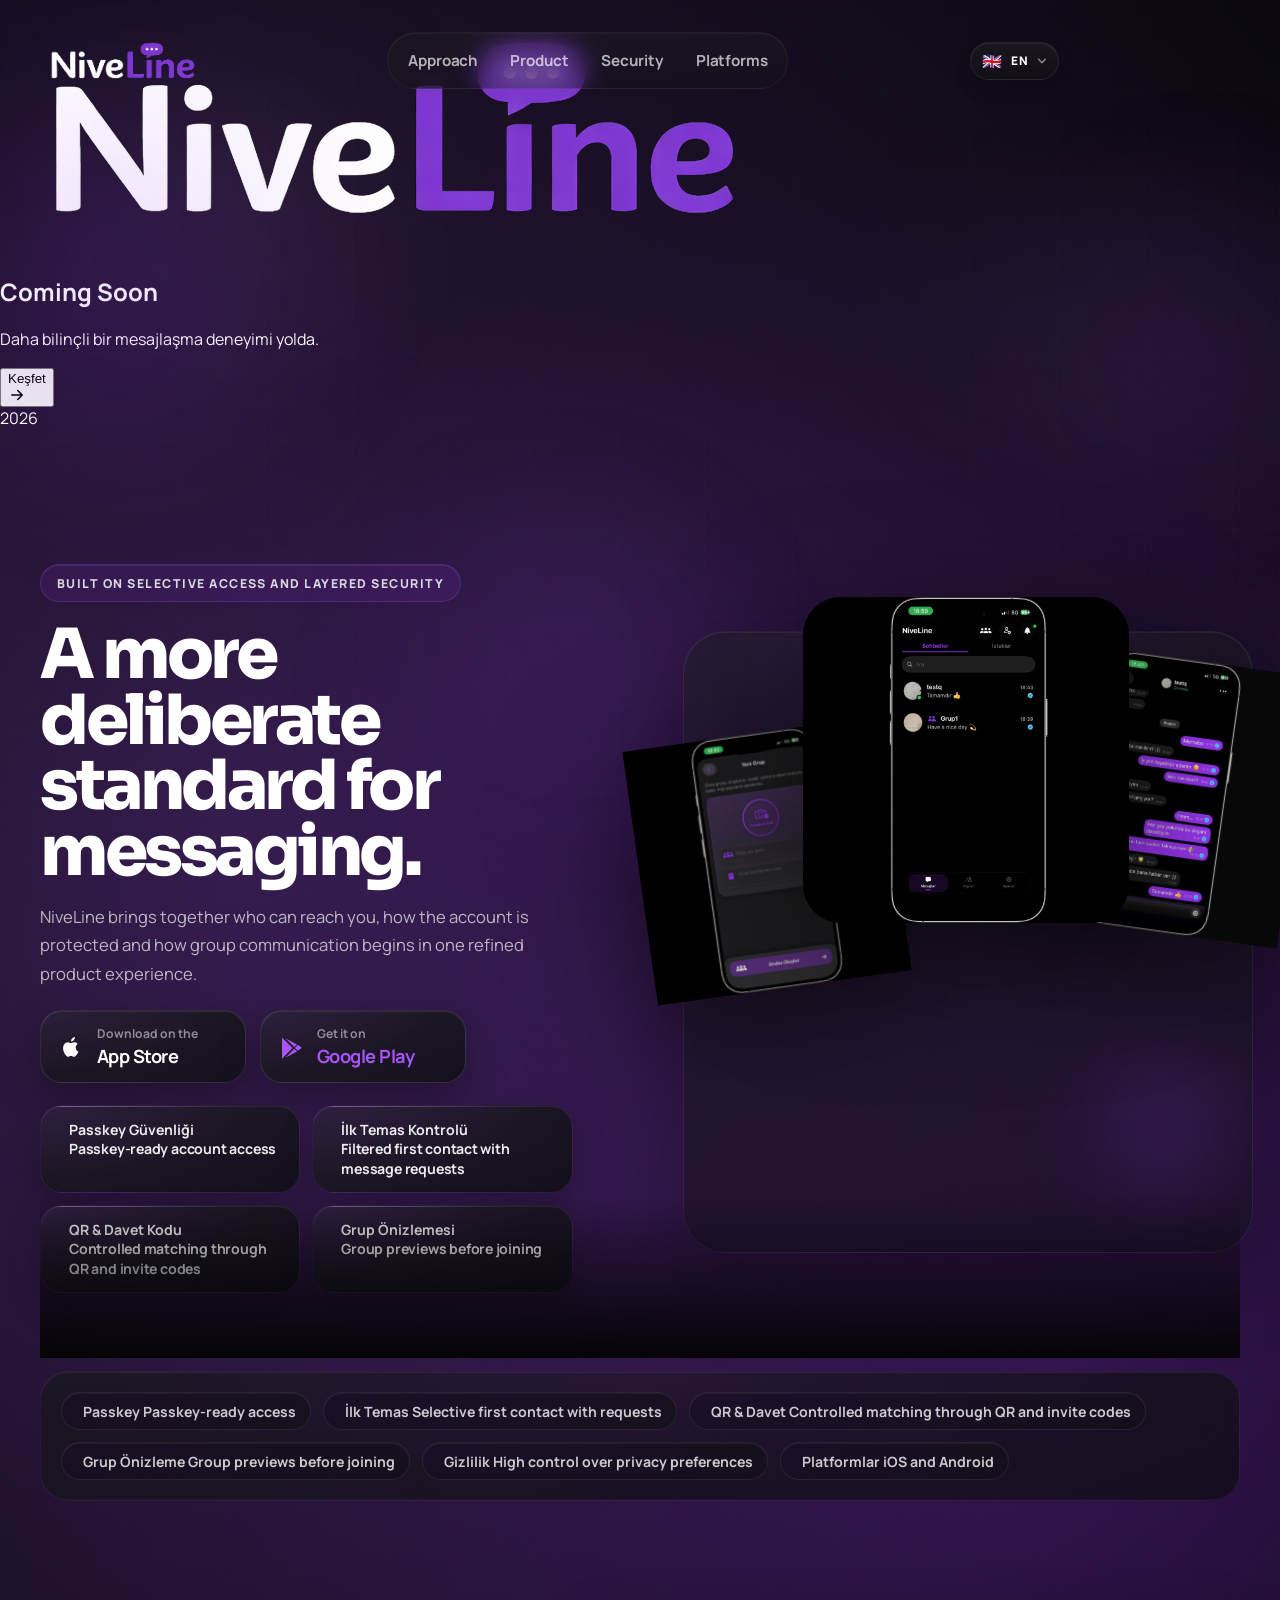
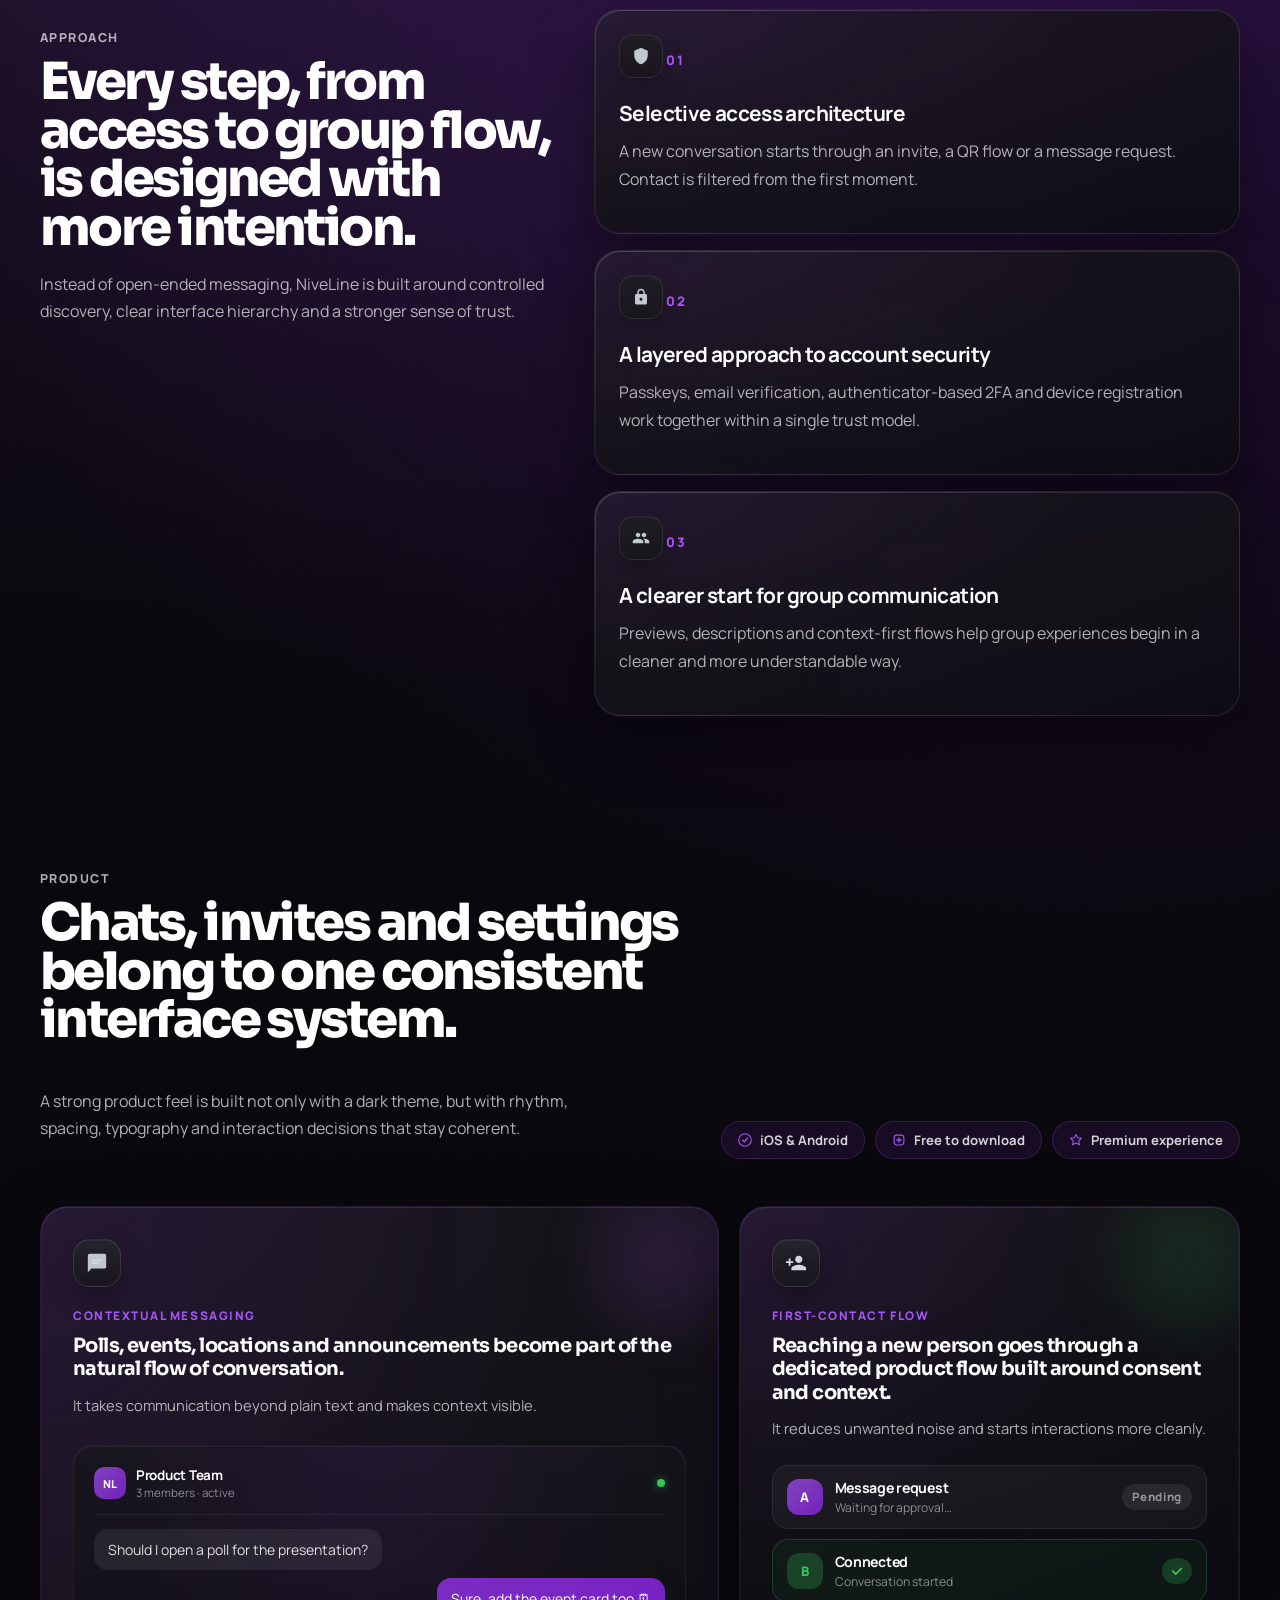
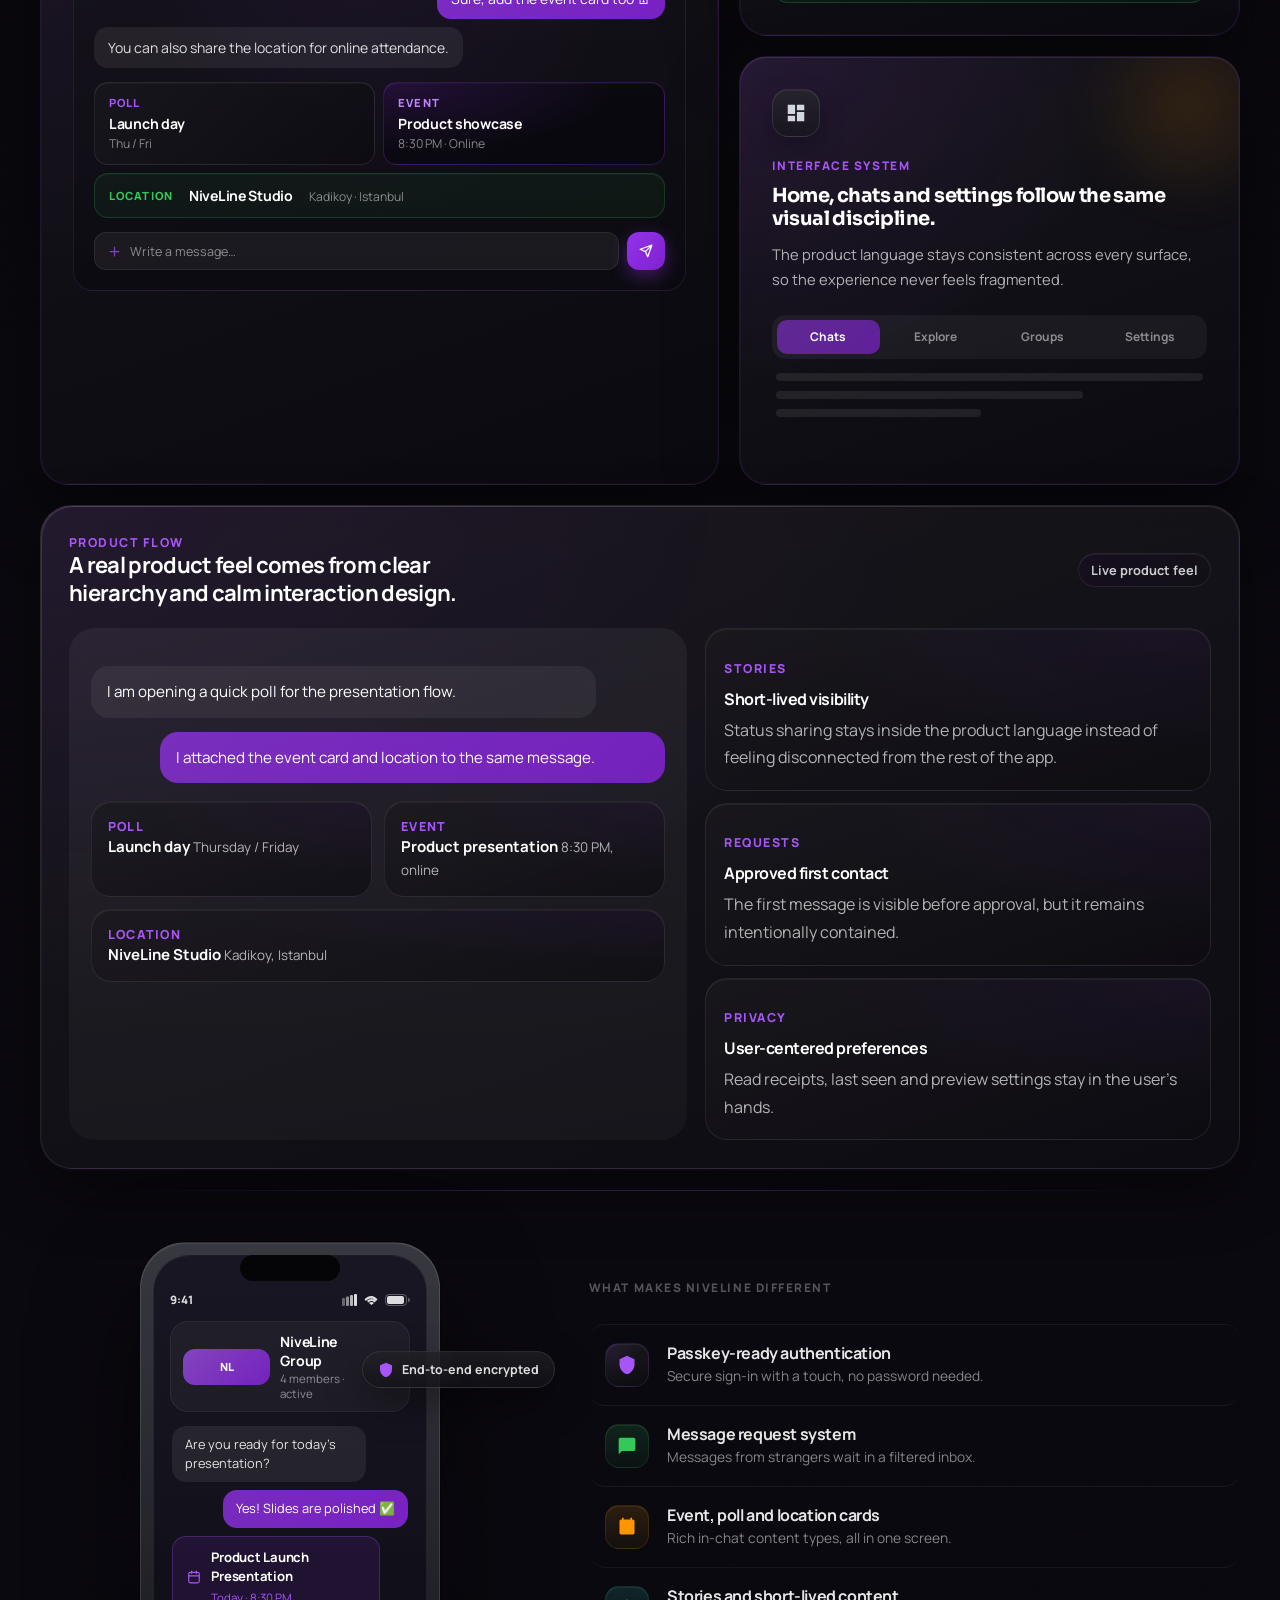
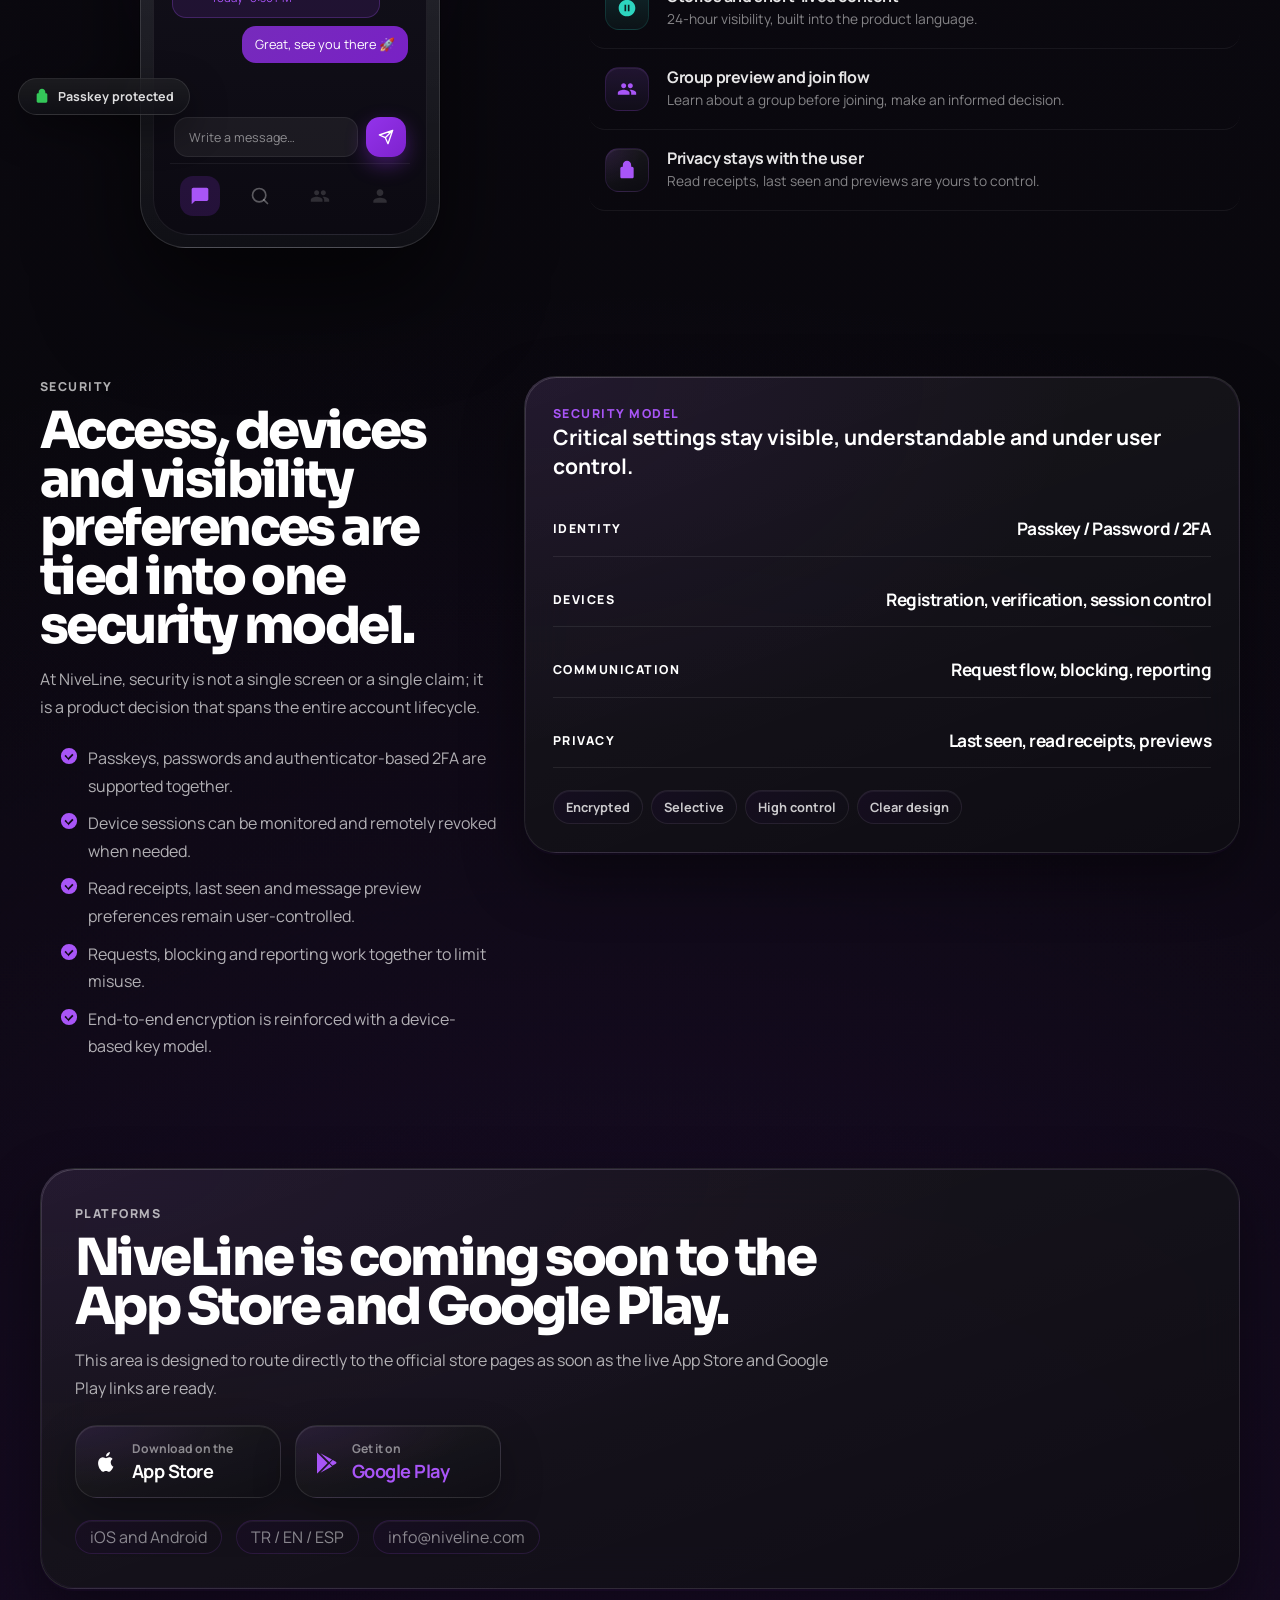
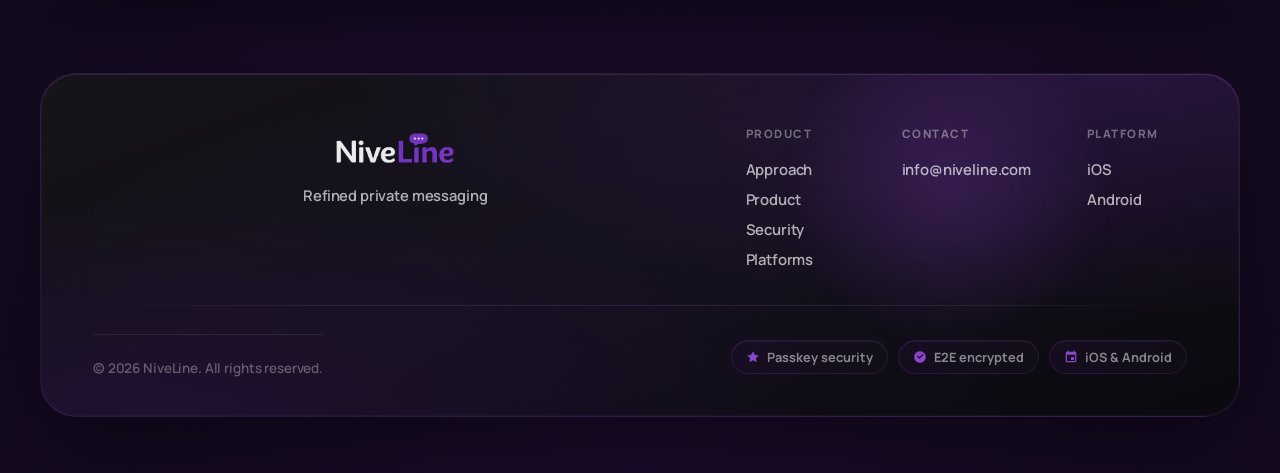
==== commit e17e8060: "Add Coming Soon splash screen to index.html" ====
--- a/index.html
+++ b/index.html
@@ -21,6 +21,27 @@
   <link rel="stylesheet" href="styles.css">
 </head>
 <body>
+  <!-- ── Coming Soon Splash ── -->
+  <div class="splash-overlay" id="splashOverlay">
+    <div class="splash-glow splash-glow-a" aria-hidden="true"></div>
+    <div class="splash-glow splash-glow-b" aria-hidden="true"></div>
+    <div class="splash-content">
+      <div class="splash-logo">
+        <img src="assets/niveline-logo-transparent.png" alt="NiveLine" width="789" height="255">
+      </div>
+      <h2 class="splash-title" data-i18n="splash.title">Coming Soon</h2>
+      <p class="splash-sub" data-i18n="splash.sub">Daha bilinçli bir mesajlaşma deneyimi yolda.</p>
+      <div class="splash-line" aria-hidden="true"></div>
+      <button class="splash-cta" id="splashCta" type="button">
+        <span data-i18n="splash.cta">Keşfet</span>
+        <svg width="18" height="18" viewBox="0 0 24 24" fill="none"><path d="M5 12h14M13 6l6 6-6 6" stroke="currentColor" stroke-width="2" stroke-linecap="round" stroke-linejoin="round"/></svg>
+      </button>
+    </div>
+    <div class="splash-badge" aria-hidden="true">
+      <span>2026</span>
+    </div>
+  </div>
+
   <div class="page-bg" aria-hidden="true">
     <div class="bg-orb orb-a"></div>
     <div class="bg-orb orb-b"></div>
@@ -79,13 +100,16 @@
       </button>
     </div>
 
+    <!-- Mobilde navbar altı premium çizgi -->
+    <div class="topbar-rule" aria-hidden="true"></div>
+
   </header>
 
   <main id="top">
     <section class="hero shell">
       <div class="hero-copy is-visible" data-reveal>
         <span class="eyebrow-pill" data-i18n="hero.eyebrow">Seçici erişim ve çok katmanlı güvenlik üzerine inşa edildi</span>
-        <h1 data-i18n="hero.title">Mesajlaşmada daha yüksek bir standart.</h1>
+        <h1 data-i18n="hero.title">Herkese açık değil. Seçtiğin kişilerle, güvenli, odaklanmış iletişim.</h1>
         <p class="lead" data-i18n="hero.lead">
           NiveLine; kimlerin size ulaşabileceğini, hesabınızın nasıl korunduğunu ve
           grup iletişiminin nasıl şekillendiğini tek bir bütünleşik ürün deneyiminde
@@ -116,20 +140,57 @@
 
         <div class="hero-notes">
           <span>
-            <span class="micro-mark" aria-hidden="true"></span>
-            <span class="trust-copy" data-i18n="hero.note1">Passkey destekli kimlik doğrulama</span>
+            <span class="note-icon-wrap" aria-hidden="true">
+              <svg class="note-svg" viewBox="0 0 20 20" fill="none" xmlns="http://www.w3.org/2000/svg">
+                <rect x="3" y="9" width="14" height="9" rx="3" stroke="currentColor" stroke-width="1.4"/>
+                <path d="M6.5 9V6.5a3.5 3.5 0 0 1 7 0V9" stroke="currentColor" stroke-width="1.4" stroke-linecap="round"/>
+                <circle cx="10" cy="13.5" r="1.2" fill="currentColor"/>
+              </svg>
+            </span>
+            <span class="note-text-wrap">
+              <span class="note-label" data-i18n="hero.note1.label">Passkey Güvenliği</span>
+              <span class="trust-copy" data-i18n="hero.note1">Şifresiz, donanım destekli kimlik doğrulama</span>
+            </span>
           </span>
           <span>
-            <span class="micro-mark" aria-hidden="true"></span>
-            <span class="trust-copy" data-i18n="hero.note2">Mesaj istekleriyle denetimli ilk temas</span>
+            <span class="note-icon-wrap" aria-hidden="true">
+              <svg class="note-svg" viewBox="0 0 20 20" fill="none" xmlns="http://www.w3.org/2000/svg">
+                <path d="M10 2a8 8 0 1 1 0 16A8 8 0 0 1 10 2Z" stroke="currentColor" stroke-width="1.4"/>
+                <path d="M7 10.5h6M10 7.5v6" stroke="currentColor" stroke-width="1.4" stroke-linecap="round"/>
+              </svg>
+            </span>
+            <span class="note-text-wrap">
+              <span class="note-label" data-i18n="hero.note2.label">İlk Temas Kontrolü</span>
+              <span class="trust-copy" data-i18n="hero.note2">Mesaj istekleriyle yabancıya izinli erişim</span>
+            </span>
           </span>
           <span>
-            <span class="micro-mark" aria-hidden="true"></span>
-            <span class="trust-copy" data-i18n="hero.note3">QR ve davet kodu ile güvenli eşleşme</span>
+            <span class="note-icon-wrap" aria-hidden="true">
+              <svg class="note-svg" viewBox="0 0 20 20" fill="none" xmlns="http://www.w3.org/2000/svg">
+                <rect x="2.5" y="2.5" width="5" height="5" rx="1" stroke="currentColor" stroke-width="1.4"/>
+                <rect x="12.5" y="2.5" width="5" height="5" rx="1" stroke="currentColor" stroke-width="1.4"/>
+                <rect x="2.5" y="12.5" width="5" height="5" rx="1" stroke="currentColor" stroke-width="1.4"/>
+                <path d="M12.5 12.5h5v5h-5z" stroke="currentColor" stroke-width="1.4"/>
+                <path d="M4.5 4.5h1v1h-1zM14.5 4.5h1v1h-1zM4.5 14.5h1v1h-1z" fill="currentColor"/>
+              </svg>
+            </span>
+            <span class="note-text-wrap">
+              <span class="note-label" data-i18n="hero.note3.label">QR & Davet Kodu</span>
+              <span class="trust-copy" data-i18n="hero.note3">Siz davet etmeden kimse bulamaz</span>
+            </span>
           </span>
           <span>
-            <span class="micro-mark" aria-hidden="true"></span>
-            <span class="trust-copy" data-i18n="hero.note4">Katılım öncesi grup önizlemesi</span>
+            <span class="note-icon-wrap" aria-hidden="true">
+              <svg class="note-svg" viewBox="0 0 20 20" fill="none" xmlns="http://www.w3.org/2000/svg">
+                <circle cx="10" cy="10" r="7.5" stroke="currentColor" stroke-width="1.4"/>
+                <path d="M7 10.2c.8 1.2 2 2 3 2s2.2-.8 3-2" stroke="currentColor" stroke-width="1.4" stroke-linecap="round"/>
+                <path d="M6.5 8h.01M13.5 8h.01" stroke="currentColor" stroke-width="1.6" stroke-linecap="round"/>
+              </svg>
+            </span>
+            <span class="note-text-wrap">
+              <span class="note-label" data-i18n="hero.note4.label">Grup Önizlemesi</span>
+              <span class="trust-copy" data-i18n="hero.note4">Katılmadan önce içeriği ve üyeleri görün</span>
+            </span>
           </span>
         </div>
       </div>
@@ -164,29 +225,59 @@
 
     <section class="signal-band shell" data-reveal>
       <div class="band-track">
-        <span>
-          <span class="micro-mark" aria-hidden="true"></span>
-          <span data-i18n="band.item1">Passkey destekli erişim</span>
+        <span class="band-item">
+          <span class="band-item-icon" aria-hidden="true">
+            <svg viewBox="0 0 20 20" fill="none" xmlns="http://www.w3.org/2000/svg"><rect x="3" y="9" width="14" height="9" rx="3" stroke="currentColor" stroke-width="1.4"/><path d="M6.5 9V6.5a3.5 3.5 0 0 1 7 0V9" stroke="currentColor" stroke-width="1.4" stroke-linecap="round"/><circle cx="10" cy="13.5" r="1.2" fill="currentColor"/></svg>
+          </span>
+          <span class="band-item-text">
+            <span class="band-item-label" data-i18n="band.item1.label">Passkey</span>
+            <span class="band-item-desc" data-i18n="band.item1">Passkey destekli erişim</span>
+          </span>
         </span>
-        <span>
-          <span class="micro-mark" aria-hidden="true"></span>
-          <span data-i18n="band.item2">Mesaj istekleriyle seçici ilk temas</span>
+        <span class="band-item">
+          <span class="band-item-icon" aria-hidden="true">
+            <svg viewBox="0 0 20 20" fill="none" xmlns="http://www.w3.org/2000/svg"><circle cx="10" cy="10" r="7.5" stroke="currentColor" stroke-width="1.4"/><path d="M7 9h6M7 12h4" stroke="currentColor" stroke-width="1.4" stroke-linecap="round"/></svg>
+          </span>
+          <span class="band-item-text">
+            <span class="band-item-label" data-i18n="band.item2.label">İlk Temas</span>
+            <span class="band-item-desc" data-i18n="band.item2">Mesaj istekleriyle seçici ilk temas</span>
+          </span>
         </span>
-        <span>
-          <span class="micro-mark" aria-hidden="true"></span>
-          <span data-i18n="band.item3">QR ve davet kodu ile kontrollü eşleşme</span>
+        <span class="band-item">
+          <span class="band-item-icon" aria-hidden="true">
+            <svg viewBox="0 0 20 20" fill="none" xmlns="http://www.w3.org/2000/svg"><rect x="2.5" y="2.5" width="5" height="5" rx="1" stroke="currentColor" stroke-width="1.4"/><rect x="12.5" y="2.5" width="5" height="5" rx="1" stroke="currentColor" stroke-width="1.4"/><rect x="2.5" y="12.5" width="5" height="5" rx="1" stroke="currentColor" stroke-width="1.4"/><path d="M12.5 12.5h5v5h-5z" stroke="currentColor" stroke-width="1.4"/><path d="M4.5 4.5h1v1h-1zM14.5 4.5h1v1h-1zM4.5 14.5h1v1h-1z" fill="currentColor"/></svg>
+          </span>
+          <span class="band-item-text">
+            <span class="band-item-label" data-i18n="band.item3.label">QR & Davet</span>
+            <span class="band-item-desc" data-i18n="band.item3">QR ve davet kodu ile kontrollü eşleşme</span>
+          </span>
         </span>
-        <span>
-          <span class="micro-mark" aria-hidden="true"></span>
-          <span data-i18n="band.item4">Katılım öncesi grup önizlemesi</span>
+        <span class="band-item">
+          <span class="band-item-icon" aria-hidden="true">
+            <svg viewBox="0 0 20 20" fill="none" xmlns="http://www.w3.org/2000/svg"><circle cx="10" cy="10" r="7.5" stroke="currentColor" stroke-width="1.4"/><path d="M7 10.5c.8 1.2 2 2 3 2s2.2-.8 3-2" stroke="currentColor" stroke-width="1.4" stroke-linecap="round"/><path d="M6.5 8h.01M13.5 8h.01" stroke="currentColor" stroke-width="1.6" stroke-linecap="round"/></svg>
+          </span>
+          <span class="band-item-text">
+            <span class="band-item-label" data-i18n="band.item4.label">Grup Önizleme</span>
+            <span class="band-item-desc" data-i18n="band.item4">Katılım öncesi grup önizlemesi</span>
+          </span>
         </span>
-        <span>
-          <span class="micro-mark" aria-hidden="true"></span>
-          <span data-i18n="band.item5">Gizlilik tercihleri üzerinde yüksek kontrol</span>
+        <span class="band-item">
+          <span class="band-item-icon" aria-hidden="true">
+            <svg viewBox="0 0 20 20" fill="none" xmlns="http://www.w3.org/2000/svg"><path d="M10 2.5C9 4 7.5 5.5 5.5 6.5c0 4 2 7 4.5 8.5 2.5-1.5 4.5-4.5 4.5-8.5-2-1-3.5-2.5-4.5-4z" stroke="currentColor" stroke-width="1.4" stroke-linejoin="round"/></svg>
+          </span>
+          <span class="band-item-text">
+            <span class="band-item-label" data-i18n="band.item5.label">Gizlilik</span>
+            <span class="band-item-desc" data-i18n="band.item5">Gizlilik tercihleri üzerinde yüksek kontrol</span>
+          </span>
         </span>
-        <span>
-          <span class="micro-mark" aria-hidden="true"></span>
-          <span data-i18n="band.item6">iOS ve Android</span>
+        <span class="band-item">
+          <span class="band-item-icon" aria-hidden="true">
+            <svg viewBox="0 0 20 20" fill="none" xmlns="http://www.w3.org/2000/svg"><rect x="5" y="2" width="10" height="16" rx="3" stroke="currentColor" stroke-width="1.4"/><circle cx="10" cy="15" r="1" fill="currentColor"/><path d="M8 5h4" stroke="currentColor" stroke-width="1.3" stroke-linecap="round"/></svg>
+          </span>
+          <span class="band-item-text">
+            <span class="band-item-label" data-i18n="band.item6.label">Platformlar</span>
+            <span class="band-item-desc" data-i18n="band.item6">iOS ve Android</span>
+          </span>
         </span>
       </div>
     </section>
@@ -244,6 +335,7 @@
           </p>
         </article>
       </div>
+      <div class="mobile-dots" id="dots-advantage" aria-hidden="true"></div>
     </section>
 
     <section class="experience shell" id="features">
@@ -421,6 +513,7 @@
 
         </div>
       </div>
+      <div class="mobile-dots" id="dots-feat-hero" aria-hidden="true"></div>
 
       <!-- ── İkinci satır: Geniş canvas bölümü ── -->
       <div class="experience-canvas feat-canvas-wrap" data-reveal>
@@ -483,6 +576,7 @@
               </article>
             </div>
           </div>
+          <div class="mobile-dots" id="dots-canvas-side" aria-hidden="true"></div>
         </div>
       </div>
 
@@ -670,6 +764,7 @@
               </div>
             </li>
           </ul>
+          <div class="mobile-dots" id="dots-feat-list" aria-hidden="true"></div>
         </div>
       </div>
 
@@ -732,6 +827,7 @@
             <strong data-i18n="security.stack4.value">Son görülme, okundu, önizleme</strong>
           </div>
         </div>
+        <div class="mobile-dots" id="dots-security" aria-hidden="true"></div>
 
         <div class="chip-row spacious">
           <span data-i18n="security.chip1">Şifreli</span>
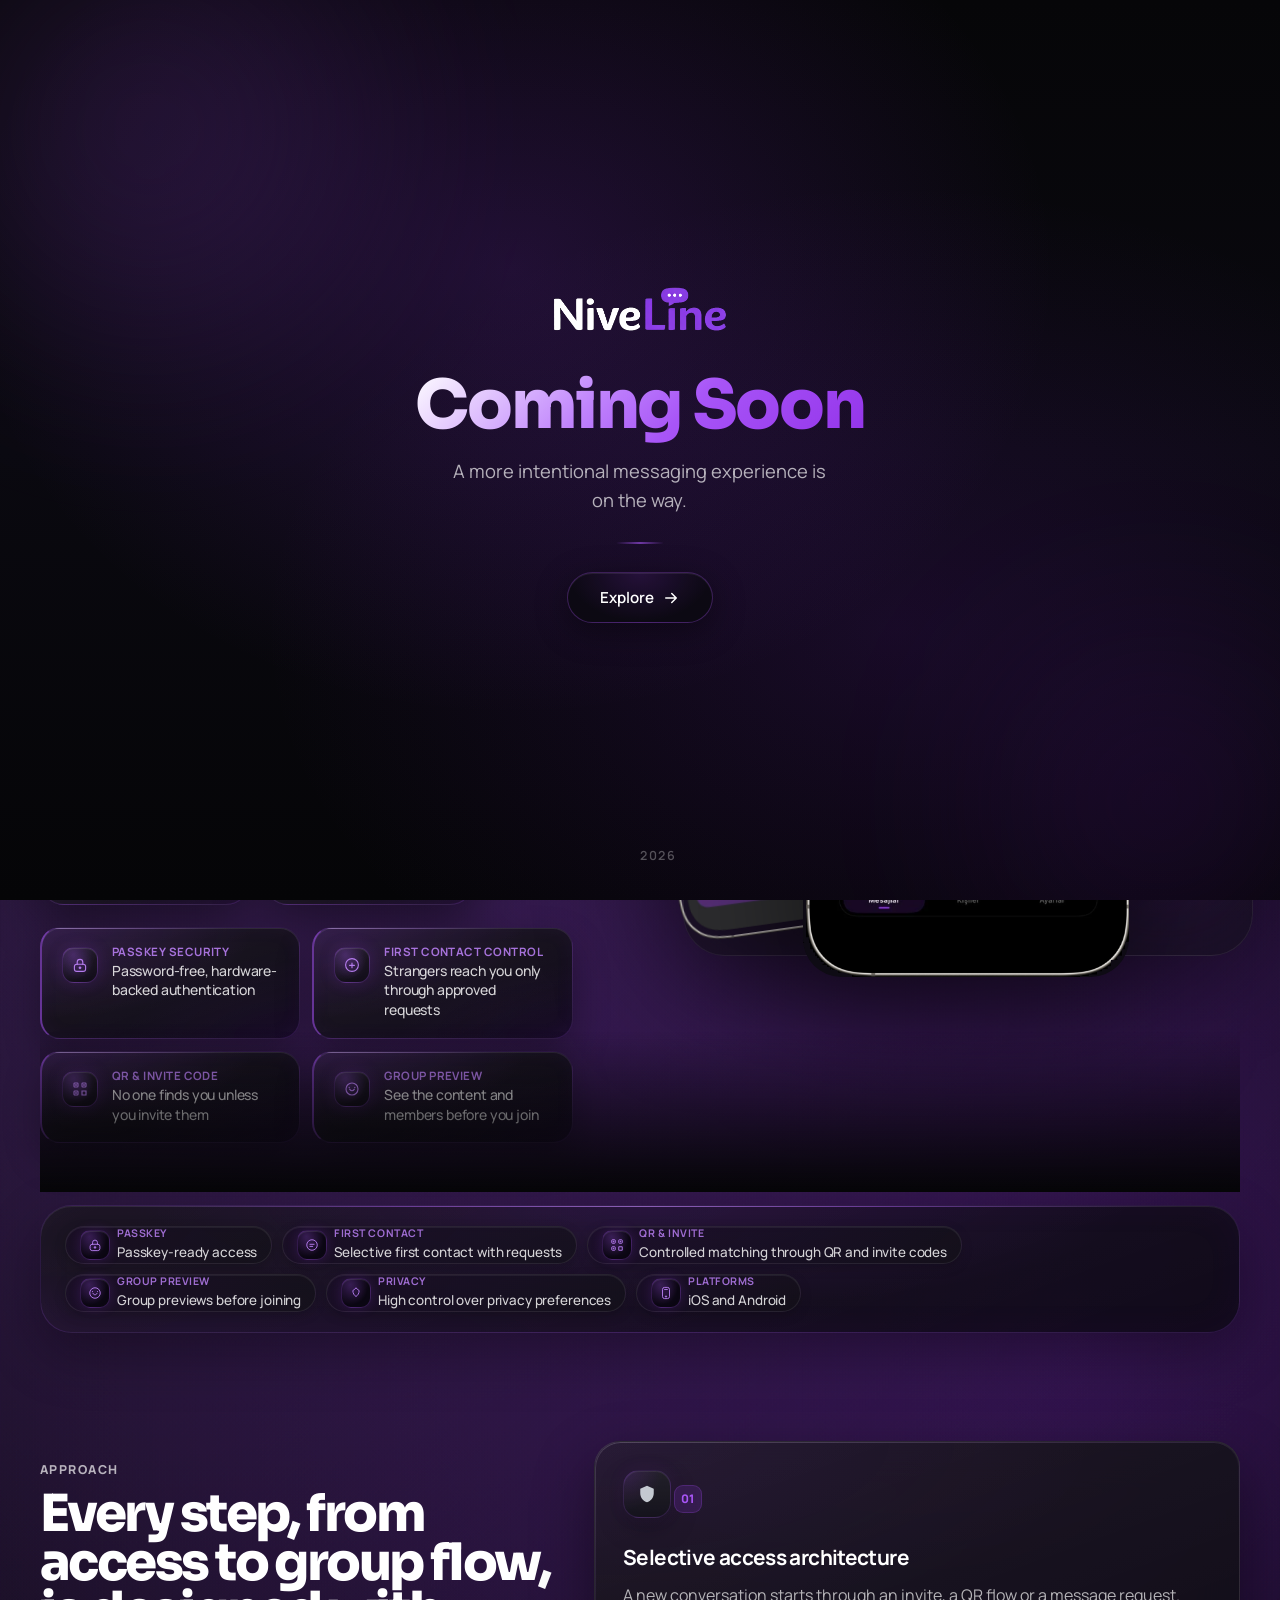
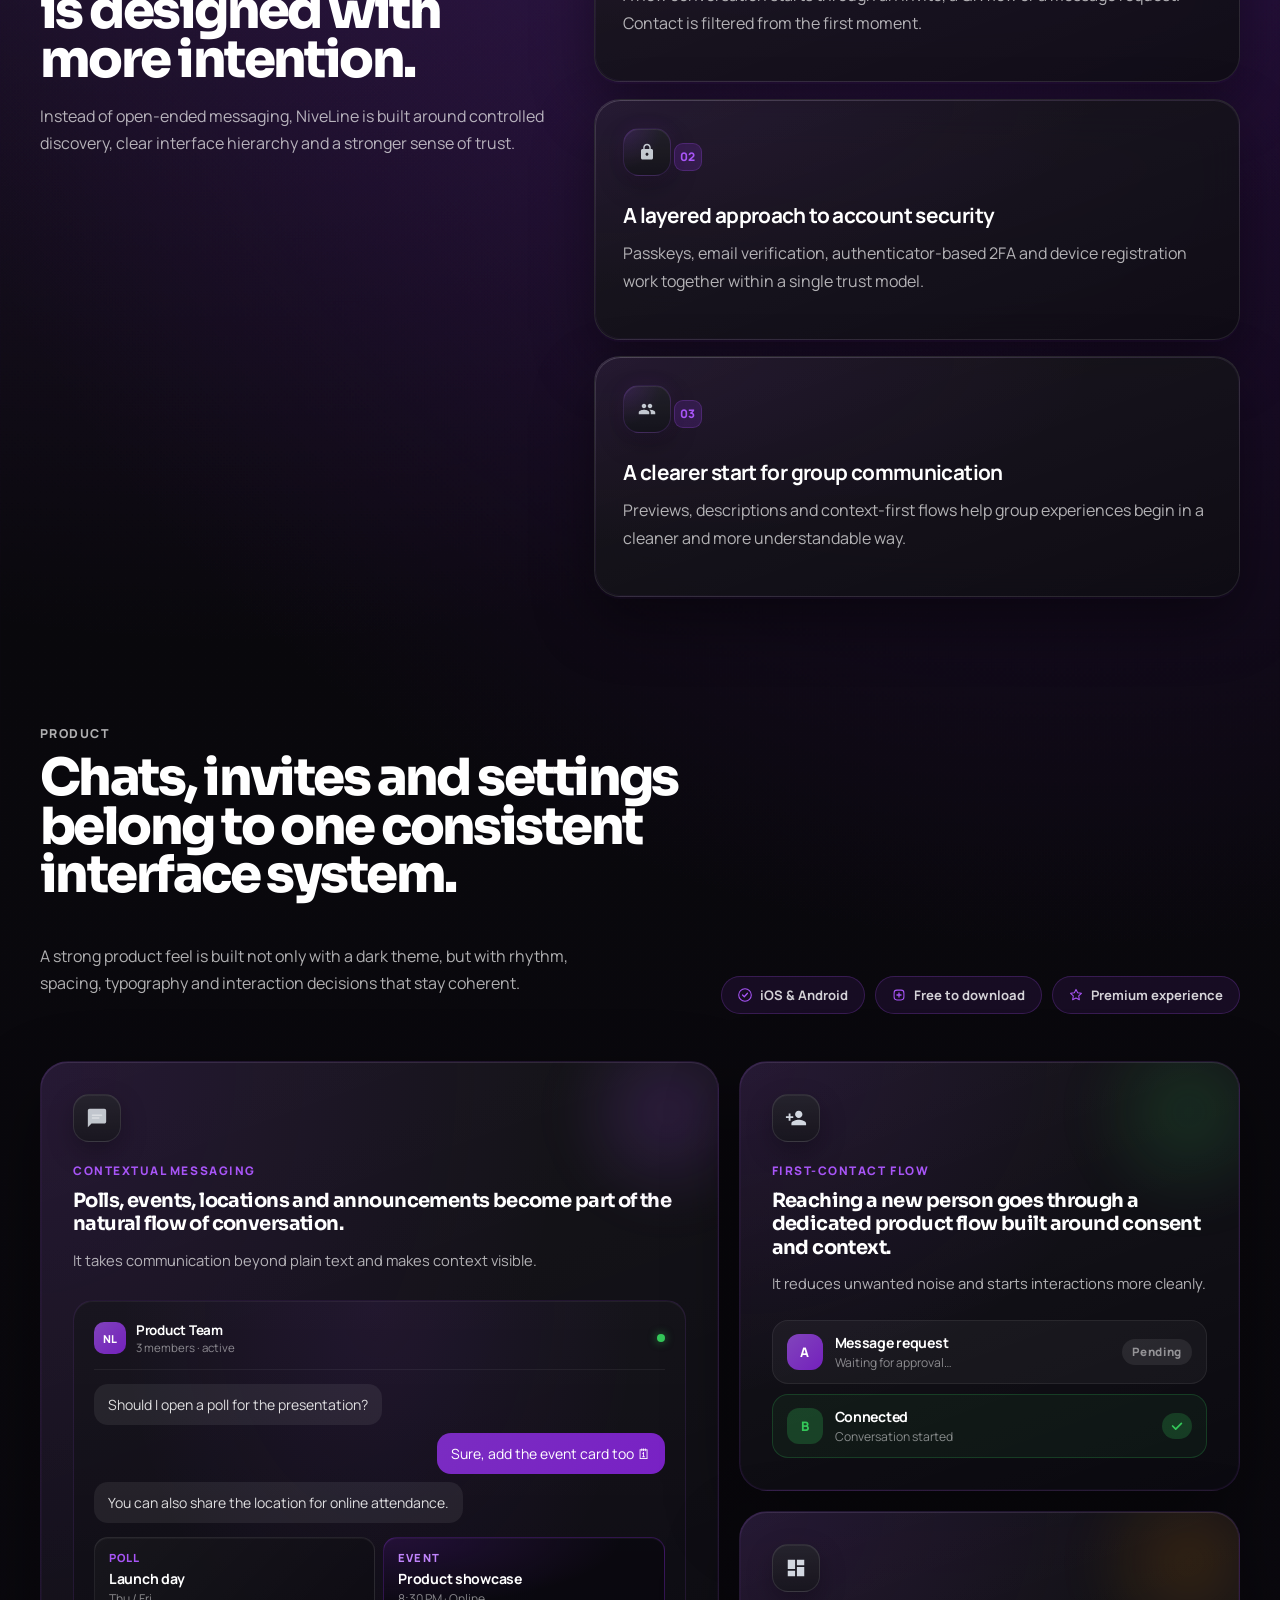
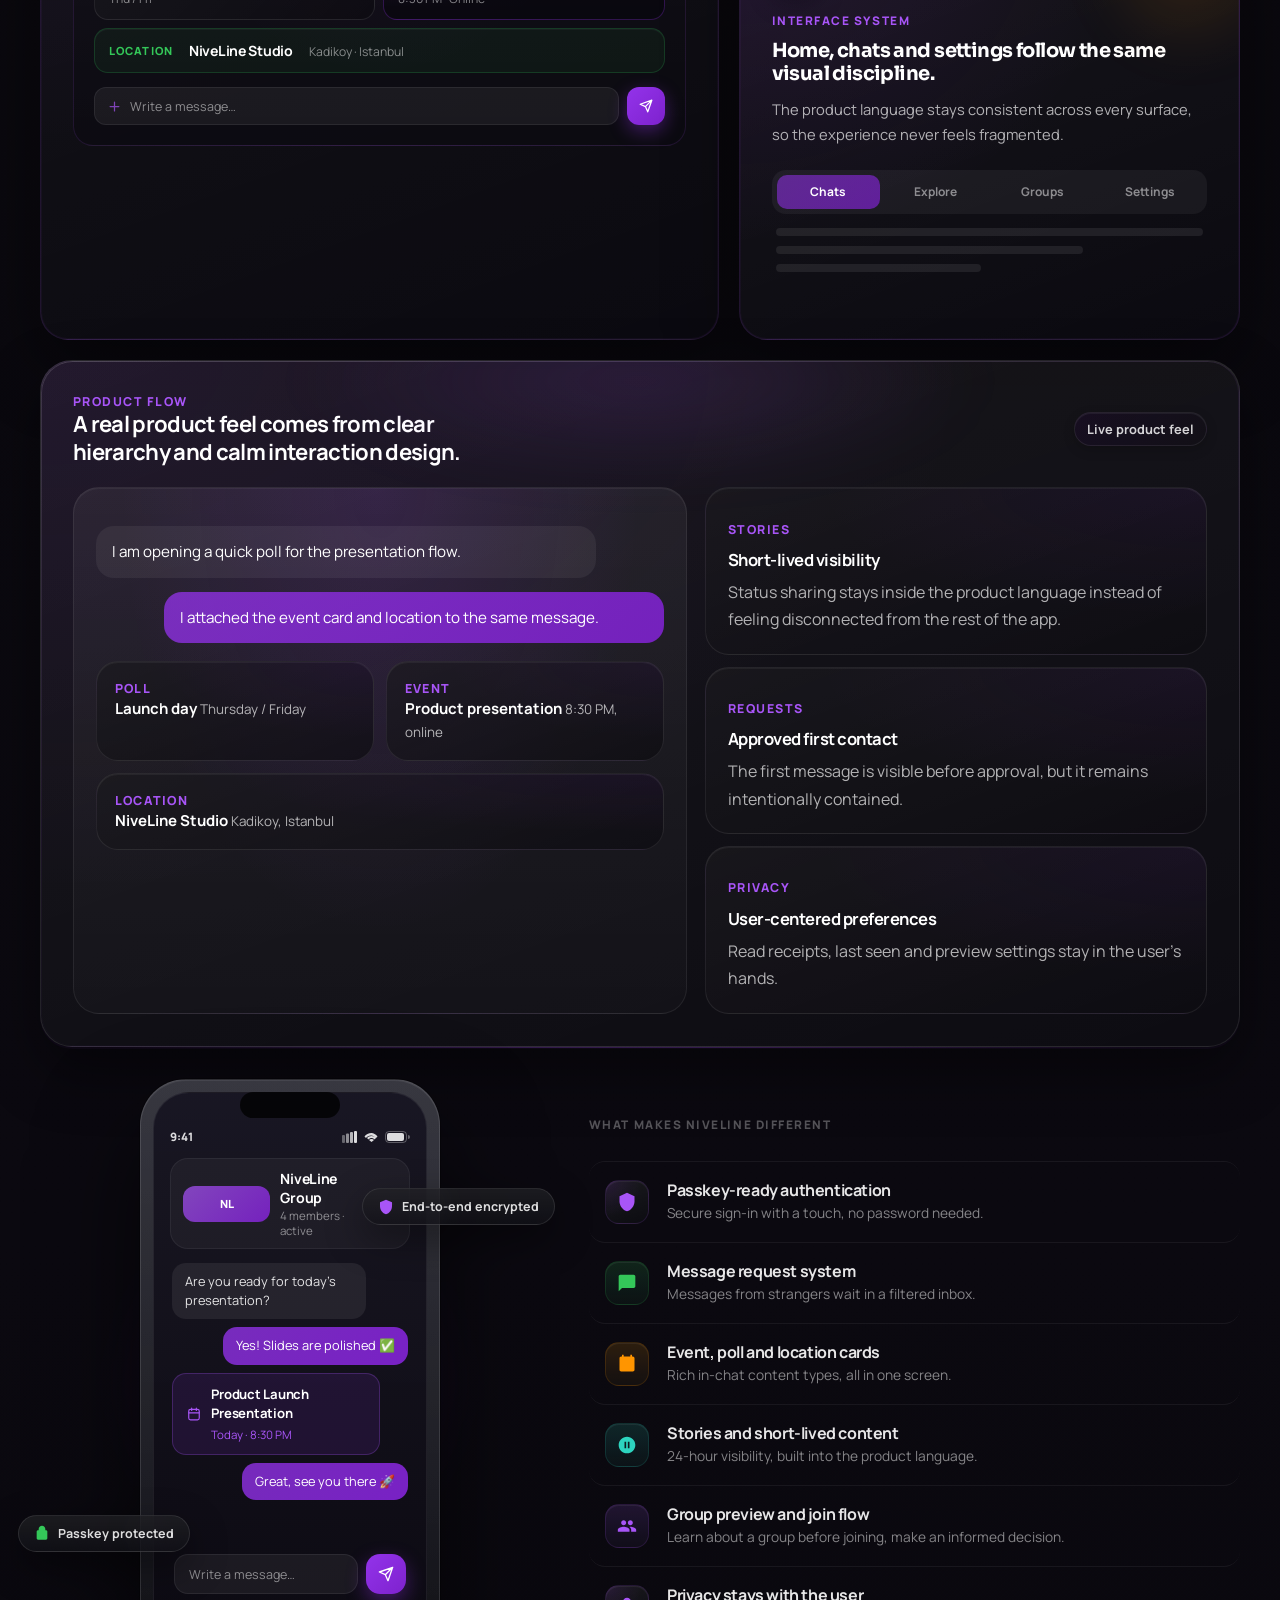
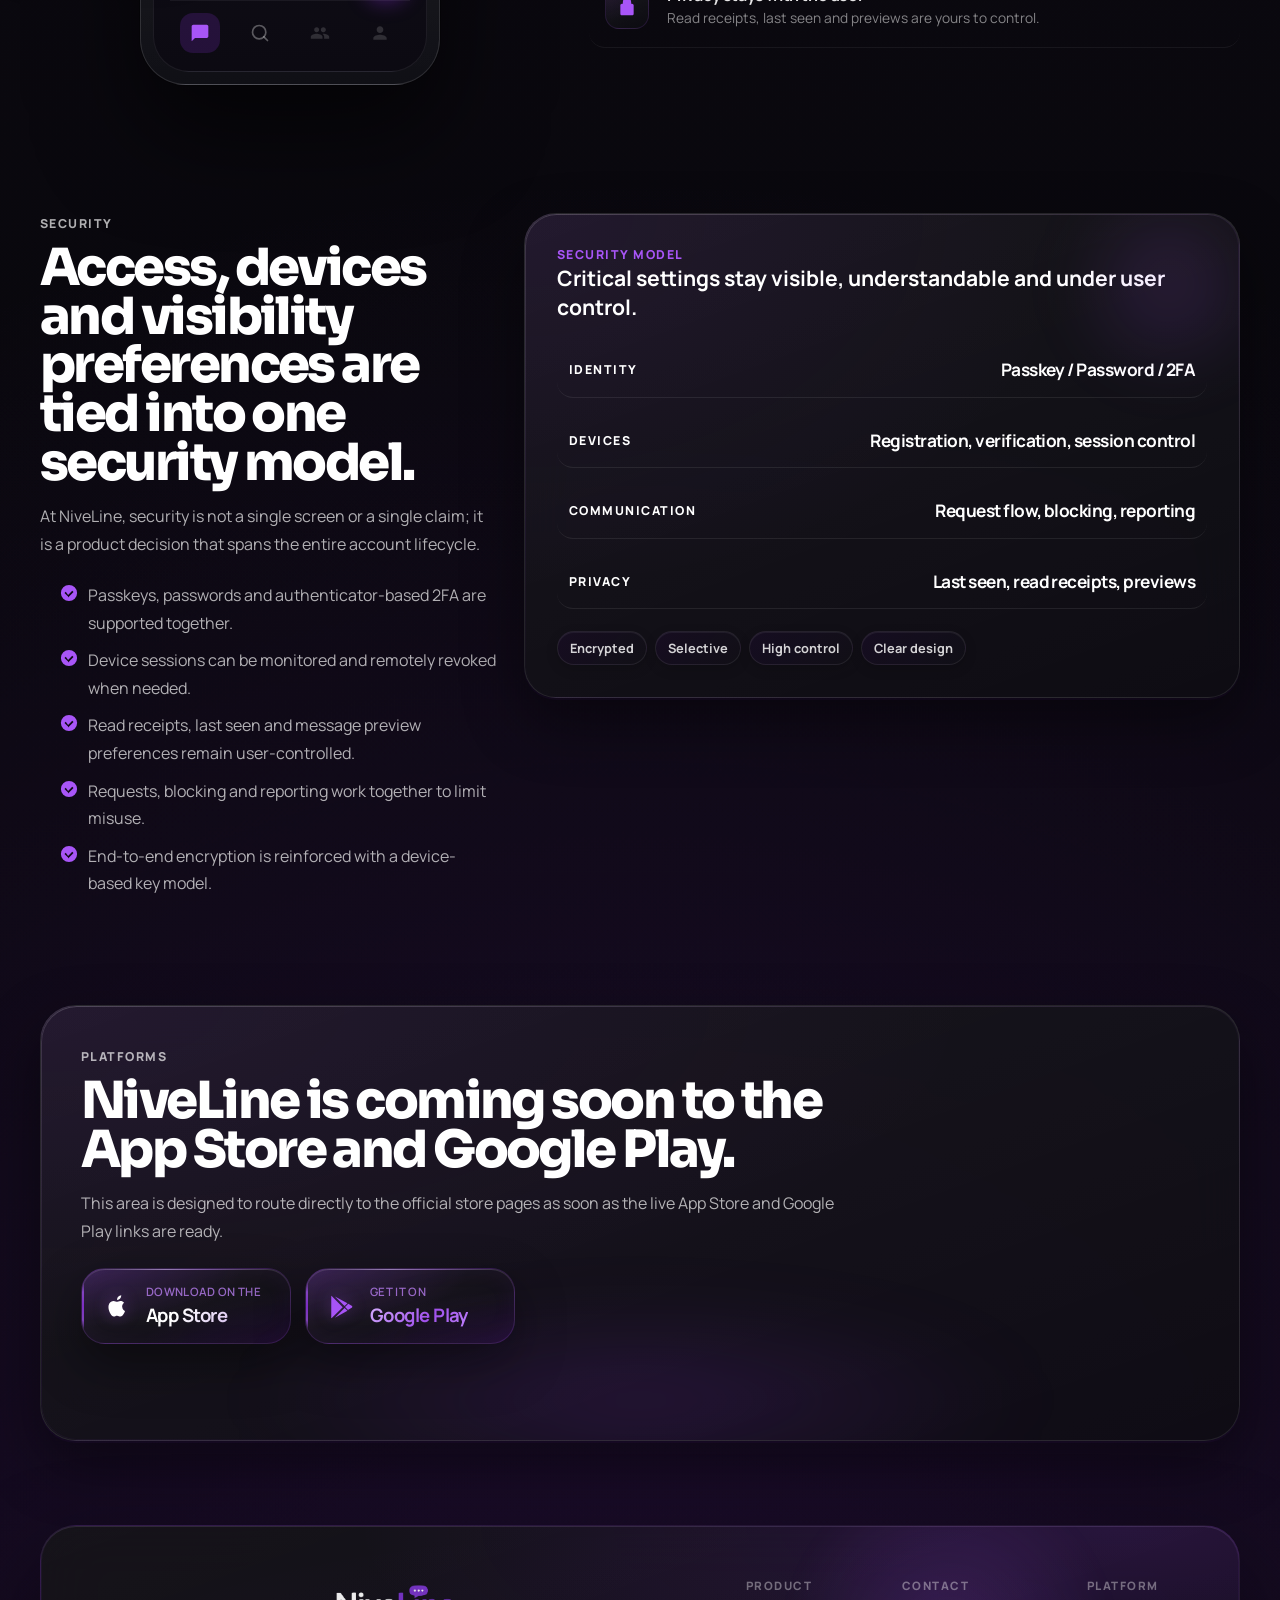
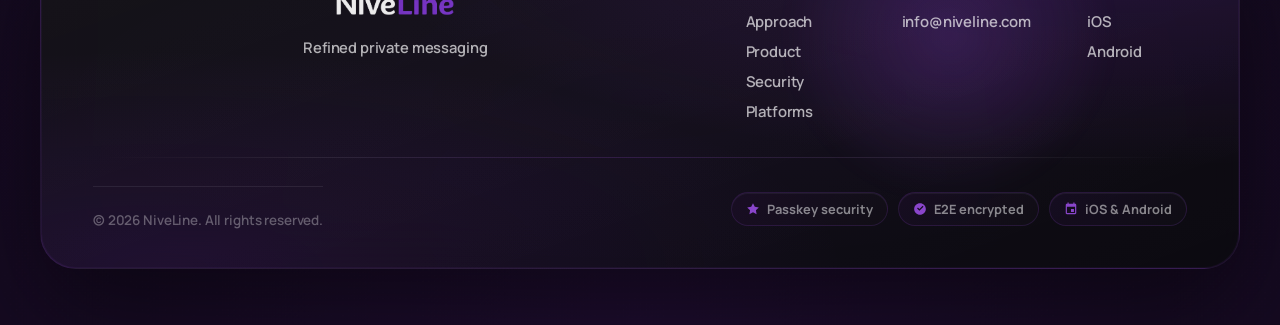
==== commit 2b51d785: "Revise meta tags and add structured data Updated meta tags for improved SEO and added structured dat" ====
--- a/index.html
+++ b/index.html
@@ -3,22 +3,105 @@
 <head>
   <meta charset="UTF-8">
   <meta name="viewport" content="width=device-width, initial-scale=1.0">
-  <title>NiveLine | Modern messaging built on selective access and layered security</title>
-  <meta
-    name="description"
-    content="NiveLine sets a more deliberate standard for modern communication with passkey-ready account security, selective discovery, message requests and refined group flows."
-  >
+
+  <!-- ── Primary Meta ── -->
+  <title>NiveLine — Secure Messaging with Passkey, Invite-Only Access & Group Privacy</title>
+  <meta name="description" content="NiveLine is a private messaging app built on passkey security, message requests, QR invite codes and group previews. Control who contacts you, from day one. Coming to iOS & Android.">
+  <meta name="keywords" content="NiveLine, secure messaging app, passkey messaging, private chat, invite only messaging, message requests, group privacy, iOS Android messaging, end-to-end encrypted">
+  <meta name="author" content="NiveLine">
+  <meta name="robots" content="index, follow">
   <meta name="theme-color" content="#050507">
+  <link rel="canonical" href="https://niveline.com/">
+
+  <!-- ── hreflang (multilingual: TR / EN / ES) ── -->
+  <link rel="alternate" hreflang="en" href="https://niveline.com/">
+  <link rel="alternate" hreflang="tr" href="https://niveline.com/">
+  <link rel="alternate" hreflang="es" href="https://niveline.com/">
+  <link rel="alternate" hreflang="x-default" href="https://niveline.com/">
+
+  <!-- ── Open Graph / Facebook ── -->
+  <meta property="og:type" content="website">
+  <meta property="og:url" content="https://niveline.com/">
+  <meta property="og:title" content="NiveLine — Secure Messaging with Passkey & Invite-Only Access">
+  <meta property="og:description" content="A private messaging app where you control who reaches you. Passkey security, message requests, QR invite codes and group previews. Coming to iOS & Android.">
+  <meta property="og:image" content="https://niveline.com/assets/og-image.png">
+  <meta property="og:image:width" content="1200">
+  <meta property="og:image:height" content="630">
+  <meta property="og:image:alt" content="NiveLine — Secure Messaging App">
+  <meta property="og:site_name" content="NiveLine">
+  <meta property="og:locale" content="en_US">
+  <meta property="og:locale:alternate" content="tr_TR">
+  <meta property="og:locale:alternate" content="es_ES">
+
+  <!-- ── Twitter / X Card ── -->
+  <meta name="twitter:card" content="summary_large_image">
+  <meta name="twitter:site" content="@NiveLine">
+  <meta name="twitter:creator" content="@NiveLine">
+  <meta name="twitter:url" content="https://niveline.com/">
+  <meta name="twitter:title" content="NiveLine — Secure Messaging with Passkey & Invite-Only Access">
+  <meta name="twitter:description" content="A private messaging app where you control who reaches you. Passkey security, message requests, QR invite codes and group previews.">
+  <meta name="twitter:image" content="https://niveline.com/assets/og-image.png">
+  <meta name="twitter:image:alt" content="NiveLine — Secure Messaging App">
+
+  <!-- ── App Store Meta ── -->
+  <meta name="apple-itunes-app" content="app-id=placeholder">
+  <meta name="google-play-app" content="app-id=placeholder">
+  <meta name="mobile-web-app-capable" content="yes">
+  <meta name="apple-mobile-web-app-capable" content="yes">
+  <meta name="apple-mobile-web-app-status-bar-style" content="black-translucent">
+  <meta name="apple-mobile-web-app-title" content="NiveLine">
+
+  <!-- ── Structured Data (JSON-LD) ── -->
+  <script type="application/ld+json">
+  {
+    "@context": "https://schema.org",
+    "@type": "SoftwareApplication",
+    "name": "NiveLine",
+    "description": "A private messaging app built on passkey security, selective discovery, message requests, QR invite codes and group previews.",
+    "applicationCategory": "CommunicationApplication",
+    "operatingSystem": "iOS, Android",
+    "url": "https://niveline.com",
+    "image": "https://niveline.com/assets/og-image.png",
+    "author": {
+      "@type": "Organization",
+      "name": "NiveLine",
+      "url": "https://niveline.com"
+    },
+    "offers": {
+      "@type": "Offer",
+      "price": "0",
+      "priceCurrency": "USD"
+    },
+    "featureList": [
+      "Passkey-ready account security",
+      "Message requests for first contact",
+      "QR and invite code matching",
+      "Group previews before joining",
+      "End-to-end encrypted messaging"
+    ]
+  }
+  </script>
+
+  <!-- ── Fonts ── -->
   <link rel="preconnect" href="https://fonts.googleapis.com">
   <link rel="preconnect" href="https://fonts.gstatic.com" crossorigin>
   <link
     href="https://fonts.googleapis.com/css2?family=Manrope:wght@400;500;600;700;800&family=Sora:wght@500;600;700;800&display=swap"
     rel="stylesheet"
   >
+
+  <!-- ── LCP Preload (hero görseli) ── -->
+  <link rel="preload" as="image" href="assets/hero-home-front.png" fetchpriority="high">
+  <link rel="preload" as="image" href="assets/niveline-logo-transparent.png">
+
+  <!-- ── Favicons ── -->
   <link rel="icon" href="assets/favicon.svg?v=2" type="image/svg+xml">
   <link rel="shortcut icon" href="assets/favicon.svg?v=2" type="image/svg+xml">
-  <link rel="apple-touch-icon" href="assets/niveline-logo-stacked-transparent-512.png">
+  <link rel="apple-touch-icon" sizes="512x512" href="assets/niveline-logo-stacked-transparent-512.png">
+
   <link rel="stylesheet" href="styles.css">
+  <!-- Sitemap hint for crawlers -->
+  <link rel="sitemap" type="application/xml" href="/sitemap.xml">
 </head>
 <body>
   <!-- ── Coming Soon Splash ── -->
@@ -105,8 +188,8 @@
 
   </header>
 
-  <main id="top">
-    <section class="hero shell">
+  <main id="top" role="main" aria-label="NiveLine ana içeriği">
+    <section class="hero shell" aria-label="NiveLine — güvenli ve seçici mesajlaşma">
       <div class="hero-copy is-visible" data-reveal>
         <span class="eyebrow-pill" data-i18n="hero.eyebrow">Seçici erişim ve çok katmanlı güvenlik üzerine inşa edildi</span>
         <h1 data-i18n="hero.title">Herkese açık değil. Seçtiğin kişilerle, güvenli, odaklanmış iletişim.</h1>
@@ -223,7 +306,7 @@
       </div>
     </section>
 
-    <section class="signal-band shell" data-reveal>
+    <section class="signal-band shell" data-reveal aria-label="Temel özellikler">
       <div class="band-track">
         <span class="band-item">
           <span class="band-item-icon" aria-hidden="true">
@@ -282,10 +365,10 @@
       </div>
     </section>
 
-    <section class="story shell" id="difference">
+    <section class="story shell" id="difference" aria-labelledby="story-heading">
       <div class="section-copy" data-reveal>
         <p class="eyebrow" data-i18n="story.eyebrow">Yaklaşım</p>
-        <h2 data-i18n="story.title">Erişimden grup akışına kadar her adım daha bilinçli tasarlandı.</h2>
+        <h2 id="story-heading" data-i18n="story.title">Erişimden grup akışına kadar her adım daha bilinçli tasarlandı.</h2>
         <p data-i18n="story.body">
           NiveLine, herkese açık bir mesajlaşma mantığı yerine; kontrollü keşif,
           net arayüz hiyerarşisi ve yüksek güven duygusu üzerine kurulur.
@@ -338,13 +421,13 @@
       <div class="mobile-dots" id="dots-advantage" aria-hidden="true"></div>
     </section>
 
-    <section class="experience shell" id="features">
+    <section class="experience shell" id="features" aria-labelledby="features-heading">
 
       <!-- ── Bölüm başlık bloğu ── -->
       <div class="feat-header" data-reveal>
         <div class="feat-header-copy">
           <p class="eyebrow" data-i18n="features.eyebrow">Ürün</p>
-          <h2 data-i18n="features.title">Sohbet, davet ve ayarlar aynı arayüz sisteminde birleşir.</h2>
+          <h2 id="features-heading" data-i18n="features.title">Sohbet, davet ve ayarlar aynı arayüz sisteminde birleşir.</h2>
           <p data-i18n="features.body">
             Gerçek ürün hissi; yalnızca koyu tema ile değil, ritim, boşluk,
             tipografi ve etkileşim kararlarının tutarlı olmasıyla oluşur.
@@ -770,10 +853,10 @@
 
     </section>
 
-    <section class="security shell" id="security">
+    <section class="security shell" id="security" aria-labelledby="security-heading">
       <div class="security-copy" data-reveal>
         <p class="eyebrow" data-i18n="security.eyebrow">Koruma</p>
-        <h2 data-i18n="security.title">Erişim, cihaz ve görünürlük tercihleri aynı güven modeline bağlanır.</h2>
+        <h2 id="security-heading" data-i18n="security.title">Erişim, cihaz ve görünürlük tercihleri aynı güven modeline bağlanır.</h2>
         <p data-i18n="security.body">
           NiveLine’da güvenlik, tek bir ekran ya da tek bir vaat değil;
           hesabın tüm yaşam döngüsüne yayılan bir tasarım kararıdır.
@@ -838,11 +921,11 @@
       </aside>
     </section>
 
-    <section class="download shell" id="download">
+    <section class="download shell" id="download" aria-labelledby="download-heading">
       <div class="download-panel">
         <div class="download-copy" data-reveal>
           <p class="eyebrow" data-i18n="download.eyebrow">Platformlar</p>
-          <h2 data-i18n="download.title">NiveLine’ı App Store ve Google Play üzerinden edinin.</h2>
+          <h2 id="download-heading" data-i18n="download.title">NiveLine’ı App Store ve Google Play üzerinden edinin.</h2>
           <p data-i18n="download.body">
             Mağaza bağlantıları için görünür ve güçlü bir alan ayırdım. Gerçek
             App Store ve Google Play URL’leri geldiğinde yalnızca hedefleri
@@ -881,7 +964,7 @@
     </section>
   </main>
 
-  <footer class="footer shell">
+  <footer class="footer shell" role="contentinfo" aria-label="Site alt bilgisi">
     <div class="footer-panel">
 
       <!-- Üst: Logo + slogan + navigasyon -->
--- a/styles.css
+++ b/styles.css
@@ -52,6 +52,196 @@
   box-sizing: border-box;
 }
 
+/* ─────────────────────────────────────────────────────────────
+   Coming Soon Splash Overlay
+   ───────────────────────────────────────────────────────────── */
+.splash-overlay {
+  position: fixed;
+  inset: 0;
+  z-index: 9999;
+  display: flex;
+  flex-direction: column;
+  align-items: center;
+  justify-content: center;
+  background:
+    radial-gradient(ellipse at 40% 30%, rgba(147, 51, 234, 0.18) 0%, transparent 50%),
+    radial-gradient(ellipse at 70% 70%, rgba(126, 34, 206, 0.14) 0%, transparent 50%),
+    linear-gradient(180deg, #060608 0%, #0a0910 50%, #050507 100%);
+  overflow: hidden;
+  opacity: 1;
+  transition: opacity 600ms cubic-bezier(0.4, 0, 0.2, 1),
+              transform 600ms cubic-bezier(0.4, 0, 0.2, 1);
+}
+
+.splash-overlay.is-leaving {
+  opacity: 0;
+  transform: scale(1.04);
+  pointer-events: none;
+}
+
+.splash-overlay.is-hidden {
+  display: none;
+}
+
+/* Floating glow orbs */
+.splash-glow {
+  position: absolute;
+  border-radius: 50%;
+  filter: blur(100px);
+  pointer-events: none;
+  opacity: 0.5;
+}
+
+.splash-glow-a {
+  width: 420px;
+  height: 420px;
+  background: rgba(168, 85, 247, 0.28);
+  top: -80px;
+  left: -60px;
+  animation: splashPulse 6s ease-in-out infinite;
+}
+
+.splash-glow-b {
+  width: 320px;
+  height: 320px;
+  background: rgba(126, 34, 206, 0.22);
+  bottom: -60px;
+  right: -40px;
+  animation: splashPulse 6s ease-in-out 3s infinite;
+}
+
+@keyframes splashPulse {
+  0%, 100% { transform: scale(1); opacity: 0.5; }
+  50% { transform: scale(1.15); opacity: 0.7; }
+}
+
+/* Content */
+.splash-content {
+  position: relative;
+  z-index: 2;
+  display: flex;
+  flex-direction: column;
+  align-items: center;
+  text-align: center;
+  gap: 0;
+  animation: splashFadeUp 1s cubic-bezier(0.16, 1, 0.3, 1) both;
+}
+
+@keyframes splashFadeUp {
+  from { opacity: 0; transform: translateY(28px); }
+  to { opacity: 1; transform: translateY(0); }
+}
+
+.splash-logo {
+  margin-bottom: 28px;
+}
+
+.splash-logo img {
+  width: clamp(140px, 32vw, 200px);
+  height: auto;
+  filter: brightness(1.1);
+}
+
+.splash-title {
+  font-family: var(--font-display);
+  font-size: clamp(2.4rem, 10vw, 4.2rem);
+  font-weight: 800;
+  letter-spacing: -0.03em;
+  line-height: 1.1;
+  margin: 0;
+  background: linear-gradient(135deg, #ffffff 0%, #c084fc 40%, #a855f7 60%, #9333ea 100%);
+  -webkit-background-clip: text;
+  background-clip: text;
+  -webkit-text-fill-color: transparent;
+  animation: splashFadeUp 1s cubic-bezier(0.16, 1, 0.3, 1) 0.15s both;
+}
+
+.splash-sub {
+  font-family: var(--font-ui);
+  font-size: clamp(0.95rem, 3vw, 1.15rem);
+  color: var(--muted);
+  margin: 14px 0 0;
+  max-width: 36ch;
+  line-height: 1.55;
+  animation: splashFadeUp 1s cubic-bezier(0.16, 1, 0.3, 1) 0.3s both;
+}
+
+.splash-line {
+  width: 48px;
+  height: 2px;
+  margin: 28px auto 0;
+  border-radius: 999px;
+  background: linear-gradient(90deg, transparent, rgba(168, 85, 247, 0.6), transparent);
+  animation: splashFadeUp 1s cubic-bezier(0.16, 1, 0.3, 1) 0.45s both;
+}
+
+.splash-cta {
+  display: inline-flex;
+  align-items: center;
+  gap: 8px;
+  margin-top: 28px;
+  padding: 14px 32px;
+  border: 1px solid rgba(168, 85, 247, 0.30);
+  border-radius: 999px;
+  background:
+    radial-gradient(ellipse at 50% 0%, rgba(147, 51, 234, 0.18) 0%, transparent 70%),
+    rgba(10, 9, 15, 0.80);
+  color: #ffffff;
+  font-family: var(--font-ui);
+  font-size: 0.95rem;
+  font-weight: 600;
+  cursor: pointer;
+  transition: transform 260ms ease,
+              border-color 260ms ease,
+              box-shadow 260ms ease,
+              background 260ms ease;
+  box-shadow: inset 0 1px 0 rgba(255, 255, 255, 0.08),
+              0 8px 32px rgba(0, 0, 0, 0.4);
+  animation: splashFadeUp 1s cubic-bezier(0.16, 1, 0.3, 1) 0.6s both;
+}
+
+.splash-cta:hover {
+  transform: translateY(-2px);
+  border-color: rgba(168, 85, 247, 0.50);
+  box-shadow: inset 0 1px 0 rgba(255, 255, 255, 0.10),
+              0 12px 40px rgba(147, 51, 234, 0.20),
+              0 0 24px rgba(168, 85, 247, 0.15);
+}
+
+.splash-cta:active {
+  transform: translateY(0);
+}
+
+.splash-cta svg {
+  transition: transform 260ms ease;
+}
+
+.splash-cta:hover svg {
+  transform: translateX(3px);
+}
+
+.splash-badge {
+  position: absolute;
+  bottom: 36px;
+  left: 50%;
+  transform: translateX(-50%);
+  z-index: 2;
+  font-family: var(--font-ui);
+  font-size: 0.78rem;
+  font-weight: 600;
+  letter-spacing: 0.14em;
+  text-transform: uppercase;
+  color: rgba(255, 255, 255, 0.30);
+  animation: splashFadeUp 1s cubic-bezier(0.16, 1, 0.3, 1) 0.75s both;
+}
+
+@media (max-width: 520px) {
+  .splash-glow-a { width: 260px; height: 260px; }
+  .splash-glow-b { width: 200px; height: 200px; }
+  .splash-cta { padding: 12px 26px; font-size: 0.88rem; }
+  .splash-badge { bottom: 24px; }
+}
+
 html {
   scroll-behavior: smooth;
 }
@@ -158,6 +348,11 @@
   gap: 24px;
   padding: 32px 0;
   background: transparent;
+}
+
+/* Mobilde navbar altı premium çizgi — desktop'ta gizli */
+.topbar-rule {
+  display: none;
 }
 
 .brand {
@@ -420,7 +615,55 @@
 
 /* ── Hero notları ikon desteği ── */
 .hero-notes > span {
-  gap: 7px;
+  gap: 14px;
+  align-items: flex-start;
+}
+
+/* Yeni premium ikon sarmalayıcı */
+.note-icon-wrap {
+  display: flex;
+  align-items: center;
+  justify-content: center;
+  flex-shrink: 0;
+  width: 36px;
+  height: 36px;
+  border-radius: 12px;
+  background:
+    radial-gradient(ellipse at 30% 20%, rgba(168, 85, 247, 0.30) 0%, transparent 65%),
+    linear-gradient(160deg, rgba(255,255,255,0.08) 0%, rgba(255,255,255,0.02) 100%),
+    rgba(8, 6, 14, 0.80);
+  border: 1px solid rgba(168, 85, 247, 0.28);
+  box-shadow:
+    inset 0 1px 0 rgba(255,255,255,0.10),
+    0 0 16px rgba(147,51,234,0.18);
+  color: rgba(192, 132, 252, 0.92);
+  margin-top: 1px;
+}
+
+.note-svg {
+  width: 16px;
+  height: 16px;
+  flex-shrink: 0;
+  color: inherit;
+  stroke: currentColor;
+  filter: drop-shadow(0 0 5px rgba(168,85,247,0.45));
+}
+
+/* Metin grubu */
+.note-text-wrap {
+  display: flex;
+  flex-direction: column;
+  gap: 3px;
+}
+
+.note-label {
+  display: block;
+  font-size: 0.72rem;
+  font-weight: 700;
+  letter-spacing: 0.04em;
+  text-transform: uppercase;
+  color: rgba(192, 132, 252, 0.85);
+  line-height: 1;
 }
 
 .note-icon,
@@ -452,21 +695,24 @@
 .micro-mark::before {
   width: 18px;
   height: 18px;
-  border: 1px solid rgba(192, 132, 252, 0.24);
-  background: radial-gradient(circle at 50% 50%, rgba(168, 85, 247, 0.18), rgba(168, 85, 247, 0.02) 68%, transparent 72%);
+  border: 1px solid rgba(192, 132, 252, 0.35);
+  background: radial-gradient(circle at 50% 50%, rgba(168, 85, 247, 0.25), rgba(168, 85, 247, 0.04) 68%, transparent 72%);
 }
 
 .micro-mark::after {
-  width: 6px;
-  height: 6px;
-  background: linear-gradient(180deg, #d8b4fe, #a855f7);
-  box-shadow: 0 0 18px rgba(168, 85, 247, 0.45);
+  width: 7px;
+  height: 7px;
+  background: linear-gradient(180deg, #e9d5ff, #a855f7);
+  box-shadow: 0 0 20px rgba(168, 85, 247, 0.65), 0 0 8px rgba(192,132,252,0.45);
 }
 
 .trust-copy {
   display: block;
-  line-height: 1.38;
-  letter-spacing: -0.015em;
+  font-size: 0.875rem;
+  line-height: 1.42;
+  letter-spacing: -0.012em;
+  color: rgba(255, 255, 255, 0.82);
+  font-weight: 500;
 }
 
 .band-track > span {
@@ -478,17 +724,19 @@
   display: inline-flex;
   align-items: center;
   justify-content: center;
-  width: 44px;
-  height: 44px;
-  border-radius: 14px;
-  margin-bottom: 8px;
+  width: 48px;
+  height: 48px;
+  border-radius: 16px;
+  margin-bottom: 10px;
   background:
-    linear-gradient(180deg, rgba(255, 255, 255, 0.06), rgba(255, 255, 255, 0.025)),
-    rgba(15, 15, 19, 0.78);
-  border: 1px solid rgba(255, 255, 255, 0.08);
+    radial-gradient(ellipse at 0% 0%, rgba(147,51,234,0.18) 0%, transparent 60%),
+    linear-gradient(180deg, rgba(255, 255, 255, 0.08), rgba(255, 255, 255, 0.025)),
+    rgba(12, 12, 18, 0.80);
+  border: 1px solid rgba(168,85,247,0.18);
   box-shadow:
-    inset 0 1px 0 rgba(255, 255, 255, 0.04),
-    0 10px 24px rgba(0, 0, 0, 0.22);
+    inset 0 1px 0 rgba(255,255,255,0.07),
+    0 10px 26px rgba(0,0,0,0.26),
+    0 0 18px rgba(147,51,234,0.08);
 }
 
 .advantage-icon-wrap svg {
@@ -649,50 +897,87 @@
 }
 
 .store-badge {
+  position: relative;
   display: inline-flex;
   align-items: center;
-  gap: 14px;
-  min-width: 206px;
-  min-height: 68px;
-  padding: 14px 18px;
-  border: 1px solid rgba(255,255,255,0.10);
-  border-radius: 22px;
+  gap: 16px;
+  min-width: 210px;
+  min-height: 72px;
+  padding: 15px 22px;
+  border: 1px solid rgba(168, 85, 247, 0.20);
+  border-radius: 24px;
   background:
-    radial-gradient(ellipse at 0% 0%, rgba(147,51,234,0.10) 0%, transparent 60%),
-    linear-gradient(160deg, rgba(255,255,255,0.07) 0%, rgba(255,255,255,0.018) 100%),
-    rgba(10, 9, 15, 0.82);
+    radial-gradient(ellipse at 0% 0%, rgba(147,51,234,0.22) 0%, transparent 55%),
+    radial-gradient(ellipse at 100% 100%, rgba(126,34,206,0.12) 0%, transparent 50%),
+    linear-gradient(160deg, rgba(255,255,255,0.09) 0%, rgba(255,255,255,0.02) 100%),
+    rgba(8, 6, 14, 0.90);
   box-shadow:
-    inset 0 1px 0 rgba(255,255,255,0.08),
-    0 16px 42px rgba(0,0,0,0.32);
-  transition: transform 180ms ease, border-color 180ms ease, box-shadow 180ms ease;
+    inset 0 1px 0 rgba(255,255,255,0.12),
+    inset 0 0 24px rgba(147,51,234,0.06),
+    0 20px 50px rgba(0,0,0,0.45),
+    0 0 0 0 rgba(147,51,234,0);
+  backdrop-filter: blur(16px);
+  -webkit-backdrop-filter: blur(16px);
+  overflow: hidden;
+  transition: transform 240ms cubic-bezier(0.34,1.56,0.64,1), border-color 220ms ease, box-shadow 220ms ease;
+}
+
+/* Üst shimmer çizgisi */
+.store-badge::before {
+  content: "";
+  position: absolute;
+  inset: 0 auto auto 0;
+  width: 100%;
+  height: 1px;
+  background: linear-gradient(90deg, transparent 5%, rgba(216,180,254,0.55) 40%, rgba(192,132,252,0.45) 60%, transparent 95%);
+  pointer-events: none;
+}
+
+/* Sol kenar mor ışık çizgisi */
+.store-badge::after {
+  content: "";
+  position: absolute;
+  inset: 12% auto 12% 0;
+  width: 2px;
+  border-radius: 4px;
+  background: linear-gradient(180deg, transparent, rgba(168,85,247,0.70), rgba(147,51,234,0.80), rgba(168,85,247,0.70), transparent);
+  pointer-events: none;
 }
 
 .store-badge:hover {
-  transform: translateY(-2px);
-  border-color: rgba(168, 85, 247, 0.28);
-  box-shadow: 0 22px 52px rgba(0, 0, 0, 0.4);
+  transform: translateY(-4px) scale(1.018);
+  border-color: rgba(168, 85, 247, 0.40);
+  box-shadow:
+    inset 0 1px 0 rgba(255,255,255,0.14),
+    inset 0 0 32px rgba(147,51,234,0.09),
+    0 28px 64px rgba(0, 0, 0, 0.55),
+    0 0 48px rgba(147,51,234,0.14);
 }
 
 .store-badge svg {
-  width: 24px;
-  height: 24px;
+  width: 26px;
+  height: 26px;
   fill: currentColor;
   flex: 0 0 auto;
+  filter: drop-shadow(0 0 8px rgba(168,85,247,0.30));
 }
 
 .store-badge span {
   display: grid;
-  gap: 2px;
+  gap: 3px;
 }
 
 .store-badge small {
-  color: var(--muted-soft);
-  font-size: 0.76rem;
+  font-size: 0.72rem;
+  font-weight: 600;
+  letter-spacing: 0.03em;
+  text-transform: uppercase;
+  color: rgba(192,132,252,0.75);
+}
+
+.store-badge strong {
+  font-size: 1.16rem;
   font-weight: 700;
-}
-
-.store-badge strong {
-  font-size: 1.14rem;
   letter-spacing: -0.03em;
 }
 
@@ -700,8 +985,22 @@
   color: var(--text);
 }
 
+.store-badge-apple strong {
+  background: linear-gradient(135deg, #ffffff 30%, rgba(216,180,254,0.90) 100%);
+  -webkit-background-clip: text;
+  -webkit-text-fill-color: transparent;
+  background-clip: text;
+}
+
 .store-badge-google {
   color: var(--purple-light);
+}
+
+.store-badge-google strong {
+  background: linear-gradient(135deg, rgba(216,180,254,1) 0%, rgba(168,85,247,0.95) 60%, rgba(192,132,252,1) 100%);
+  -webkit-background-clip: text;
+  -webkit-text-fill-color: transparent;
+  background-clip: text;
 }
 
 .hero-notes {
@@ -723,31 +1022,61 @@
   border: 1px solid rgba(255,255,255,0.08);
   border-radius: 999px;
   background:
-    linear-gradient(135deg, rgba(147,51,234,0.07) 0%, rgba(255,255,255,0.02) 100%),
-    rgba(10, 9, 15, 0.62);
-  color: rgba(255, 255, 255, 0.78);
+    linear-gradient(135deg, rgba(147,51,234,0.08) 0%, rgba(255,255,255,0.025) 100%),
+    rgba(10, 9, 15, 0.65);
+  color: rgba(255, 255, 255, 0.82);
   font-size: 0.88rem;
   font-weight: 700;
-  box-shadow: inset 0 1px 0 rgba(255,255,255,0.05);
+  box-shadow:
+    inset 0 1px 0 rgba(255,255,255,0.06),
+    0 4px 12px rgba(0,0,0,0.18);
+  transition: border-color 180ms ease, background 180ms ease, transform 180ms ease;
+}
+
+.band-track > span:hover,
+.chip-row span:hover {
+  border-color: rgba(168,85,247,0.22);
+  background:
+    linear-gradient(135deg, rgba(147,51,234,0.14) 0%, rgba(255,255,255,0.04) 100%),
+    rgba(10, 9, 15, 0.72);
+  transform: translateY(-1px);
 }
 
 .hero-notes > span {
   position: relative;
   align-items: flex-start;
-  gap: 12px;
+  gap: 14px;
   min-height: 0;
-  padding: 14px 16px;
-  border: 1px solid rgba(168, 85, 247, 0.14);
-  border-radius: 22px;
+  padding: 18px 20px;
+  border: 1px solid rgba(168, 85, 247, 0.18);
+  border-left: 2px solid rgba(168, 85, 247, 0.55);
+  border-radius: 20px;
   background:
-    radial-gradient(ellipse at 0% 0%, rgba(147,51,234,0.13) 0%, transparent 60%),
-    linear-gradient(160deg, rgba(255,255,255,0.07) 0%, rgba(255,255,255,0.015) 100%),
-    rgba(10, 9, 15, 0.82);
-  color: rgba(255, 255, 255, 0.92);
+    radial-gradient(ellipse at 0% 0%, rgba(147,51,234,0.18) 0%, transparent 58%),
+    radial-gradient(ellipse at 100% 100%, rgba(126,34,206,0.08) 0%, transparent 48%),
+    linear-gradient(160deg, rgba(255,255,255,0.075) 0%, rgba(255,255,255,0.01) 100%),
+    rgba(8, 6, 14, 0.88);
+  color: rgba(255, 255, 255, 0.93);
   box-shadow:
-    inset 0 1px 0 rgba(255,255,255,0.07),
-    0 16px 34px rgba(0, 0, 0, 0.22);
+    inset 0 1px 0 rgba(255,255,255,0.09),
+    inset 0 0 20px rgba(147,51,234,0.05),
+    0 16px 36px rgba(0, 0, 0, 0.30),
+    0 0 0 0 rgba(147,51,234,0);
   overflow: hidden;
+  backdrop-filter: blur(12px);
+  -webkit-backdrop-filter: blur(12px);
+  transition: border-color 200ms ease, box-shadow 200ms ease, transform 200ms ease;
+}
+
+.hero-notes > span:hover {
+  border-color: rgba(168, 85, 247, 0.35);
+  border-left-color: rgba(192, 132, 252, 0.80);
+  box-shadow:
+    inset 0 1px 0 rgba(255,255,255,0.11),
+    inset 0 0 28px rgba(147,51,234,0.08),
+    0 20px 48px rgba(0, 0, 0, 0.36),
+    0 0 32px rgba(147,51,234,0.10);
+  transform: translateY(-2px);
 }
 
 .hero-notes > span::before {
@@ -756,8 +1085,9 @@
   inset: 0 auto auto 0;
   width: 100%;
   height: 1px;
-  background: linear-gradient(90deg, rgba(216, 180, 254, 0.5), transparent 72%);
-  opacity: 0.85;
+  background: linear-gradient(90deg, rgba(216,180,254,0.55) 0%, rgba(192,132,252,0.30) 40%, transparent 72%);
+  opacity: 0.90;
+  pointer-events: none;
 }
 
 .hero-stage {
@@ -859,6 +1189,15 @@
   position: absolute;
   border-radius: 28px;
   padding: 22px;
+  transition: transform 220ms ease, box-shadow 220ms ease;
+}
+
+.floating-card:hover {
+  transform: translateY(-3px) scale(1.01);
+  box-shadow:
+    inset 0 1px 0 rgba(255,255,255,0.10),
+    0 32px 80px rgba(0,0,0,0.52),
+    0 0 36px rgba(147,51,234,0.08);
 }
 
 .floating-card p,
@@ -1405,17 +1744,111 @@
 .band-track {
   display: flex;
   flex-wrap: wrap;
-  gap: 12px;
-  padding: 20px;
-  border: 1px solid rgba(168,85,247,0.12);
-  border-radius: 28px;
+  gap: 10px;
+  padding: 20px 24px;
+  border: 1px solid rgba(168,85,247,0.18);
+  border-radius: 32px;
   background:
-    radial-gradient(ellipse at 50% 0%, rgba(147,51,234,0.08) 0%, transparent 60%),
-    linear-gradient(160deg, rgba(255,255,255,0.045) 0%, rgba(255,255,255,0.01) 100%),
-    rgba(10, 9, 15, 0.70);
+    radial-gradient(ellipse at 50% 0%, rgba(147,51,234,0.12) 0%, transparent 58%),
+    radial-gradient(ellipse at 0% 100%, rgba(126,34,206,0.08) 0%, transparent 50%),
+    linear-gradient(160deg, rgba(255,255,255,0.06) 0%, rgba(255,255,255,0.01) 100%),
+    rgba(8, 6, 14, 0.82);
   box-shadow:
-    inset 0 1px 0 rgba(255,255,255,0.06),
-    inset 0 -1px 0 rgba(147,51,234,0.06);
+    inset 0 1px 0 rgba(255,255,255,0.08),
+    inset 0 0 40px rgba(147,51,234,0.04),
+    0 20px 56px rgba(0,0,0,0.32);
+  position: relative;
+  overflow: hidden;
+}
+
+/* Band üst shimmer */
+.band-track::before {
+  content: "";
+  position: absolute;
+  inset: 0 auto auto 0;
+  width: 100%;
+  height: 1px;
+  background: linear-gradient(90deg, transparent 5%, rgba(168,85,247,0.45) 30%, rgba(192,132,252,0.60) 50%, rgba(168,85,247,0.45) 70%, transparent 95%);
+  pointer-events: none;
+}
+
+/* ── Band item — yeni premium kart yapısı ── */
+.band-item {
+  display: inline-flex;
+  align-items: center;
+  gap: 14px;
+  padding: 13px 20px 13px 12px;
+  border: 1px solid rgba(168, 85, 247, 0.16);
+  border-radius: 18px;
+  background:
+    radial-gradient(ellipse at 0% 0%, rgba(147,51,234,0.14) 0%, transparent 60%),
+    linear-gradient(150deg, rgba(255,255,255,0.06) 0%, rgba(255,255,255,0.01) 100%),
+    rgba(8, 6, 14, 0.70);
+  box-shadow:
+    inset 0 1px 0 rgba(255,255,255,0.07),
+    0 4px 16px rgba(0,0,0,0.22);
+  transition: border-color 180ms ease, box-shadow 180ms ease, transform 180ms ease;
+  cursor: default;
+}
+
+.band-item:hover {
+  border-color: rgba(168, 85, 247, 0.32);
+  box-shadow:
+    inset 0 1px 0 rgba(255,255,255,0.10),
+    0 8px 24px rgba(0,0,0,0.28),
+    0 0 20px rgba(147,51,234,0.10);
+  transform: translateY(-1px);
+}
+
+/* Band ikon kutusu */
+.band-item-icon {
+  display: flex;
+  align-items: center;
+  justify-content: center;
+  flex-shrink: 0;
+  width: 30px;
+  height: 30px;
+  border-radius: 10px;
+  background:
+    radial-gradient(ellipse at 30% 20%, rgba(168,85,247,0.28) 0%, transparent 65%),
+    rgba(8, 6, 14, 0.80);
+  border: 1px solid rgba(168, 85, 247, 0.25);
+  box-shadow:
+    inset 0 1px 0 rgba(255,255,255,0.09),
+    0 0 12px rgba(147,51,234,0.18);
+  color: rgba(192, 132, 252, 0.90);
+}
+
+.band-item-icon svg {
+  width: 14px;
+  height: 14px;
+  stroke: currentColor;
+  filter: drop-shadow(0 0 4px rgba(168,85,247,0.40));
+}
+
+/* Band metin grubu */
+.band-item-text {
+  display: flex;
+  flex-direction: column;
+  gap: 4px;
+}
+
+.band-item-label {
+  font-size: 0.66rem;
+  font-weight: 700;
+  letter-spacing: 0.05em;
+  text-transform: uppercase;
+  color: rgba(192, 132, 252, 0.80);
+  line-height: 1;
+}
+
+.band-item-desc {
+  font-size: 0.84rem;
+  font-weight: 500;
+  color: rgba(255, 255, 255, 0.82);
+  letter-spacing: -0.01em;
+  line-height: 1.45;
+  white-space: normal;
 }
 
 .story,
@@ -1981,7 +2414,7 @@
 
 /* ── Canvas wrapper ── */
 .feat-canvas-wrap {
-  margin-bottom: 20px;
+  margin-bottom: 0;
 }
 
 /* ── Showcase (telefon + liste) ── */
@@ -1990,7 +2423,7 @@
   grid-template-columns: 1fr 1.3fr;
   gap: 48px;
   align-items: center;
-  padding: 52px 0 20px;
+  padding: 32px 0 20px;
   position: relative;
 }
 
@@ -2468,18 +2901,39 @@
 .advantage-card,
 .feature-panel {
   border-radius: 26px;
-  padding: 24px;
+  padding: 28px;
+  position: relative;
+  overflow: hidden;
+  transition: transform 220ms ease, border-color 220ms ease, box-shadow 220ms ease;
+}
+
+.advantage-card:hover,
+.feature-panel:hover {
+  transform: translateY(-3px);
+  border-color: rgba(168, 85, 247, 0.26);
+  box-shadow:
+    inset 0 1px 0 rgba(255,255,255,0.10),
+    0 36px 88px rgba(0,0,0,0.52),
+    0 0 44px rgba(147,51,234,0.07);
 }
 
 .advantage-card span {
+  display: inline-flex;
+  align-items: center;
+  justify-content: center;
+  width: 28px;
+  height: 28px;
+  border-radius: 9px;
+  background: rgba(147,51,234,0.18);
+  border: 1px solid rgba(168,85,247,0.22);
   color: var(--purple-light);
-  font-size: 0.82rem;
+  font-size: 0.74rem;
   font-weight: 800;
-  letter-spacing: 0.12em;
+  letter-spacing: 0.04em;
 }
 
 .advantage-card h3 {
-  margin-top: 14px;
+  margin-top: 16px;
   font-size: 1.3rem;
 }
 
@@ -2513,7 +2967,23 @@
 
 .canvas-shell {
   border-radius: 32px;
-  padding: 28px;
+  padding: 32px;
+  position: relative;
+  overflow: hidden;
+}
+
+.canvas-shell::after {
+  content: "";
+  position: absolute;
+  top: -80px;
+  left: 50%;
+  transform: translateX(-50%);
+  width: 60%;
+  height: 200px;
+  border-radius: 999px;
+  background: radial-gradient(ellipse, rgba(168,85,247,0.14), transparent 68%);
+  filter: blur(30px);
+  pointer-events: none;
 }
 
 .canvas-head {
@@ -2536,7 +3006,11 @@
 .canvas-chat {
   padding: 22px;
   border-radius: 26px;
-  background: linear-gradient(180deg, rgba(255, 255, 255, 0.05), rgba(255, 255, 255, 0.03));
+  background:
+    radial-gradient(ellipse at 50% 0%, rgba(147,51,234,0.12) 0%, transparent 60%),
+    linear-gradient(180deg, rgba(255,255,255,0.06), rgba(255,255,255,0.02));
+  border: 1px solid rgba(255,255,255,0.07);
+  box-shadow: inset 0 1px 0 rgba(255,255,255,0.05);
 }
 
 .content-card-grid {
@@ -2547,8 +3021,18 @@
 }
 
 .content-card {
-  padding: 16px;
-  border-radius: 20px;
+  padding: 18px;
+  border-radius: 22px;
+  transition: transform 200ms ease, border-color 200ms ease, box-shadow 200ms ease;
+}
+
+.content-card:hover {
+  transform: translateY(-2px);
+  border-color: rgba(168, 85, 247, 0.22);
+  box-shadow:
+    inset 0 1px 0 rgba(255,255,255,0.08),
+    0 16px 42px rgba(0,0,0,0.36),
+    0 0 24px rgba(147,51,234,0.06);
 }
 
 .content-card.wide {
@@ -2561,13 +3045,21 @@
 }
 
 .mini-panel {
-  border-radius: 22px;
-  padding: 18px;
+  border-radius: 24px;
+  padding: 20px 22px;
+  transition: transform 200ms ease, border-color 200ms ease;
+  position: relative;
+  overflow: hidden;
+}
+
+.mini-panel:hover {
+  transform: translateY(-2px);
+  border-color: rgba(168, 85, 247, 0.22);
 }
 
 .mini-panel strong {
   margin-top: 8px;
-  font-size: 1rem;
+  font-size: 1.04rem;
 }
 
 .mini-panel span {
@@ -2609,7 +3101,22 @@
 
 .security-panel {
   border-radius: 32px;
-  padding: 28px;
+  padding: 32px;
+  position: relative;
+  overflow: hidden;
+}
+
+.security-panel::after {
+  content: "";
+  position: absolute;
+  top: -40px;
+  right: -40px;
+  width: 220px;
+  height: 220px;
+  border-radius: 999px;
+  background: radial-gradient(circle, rgba(168,85,247,0.16), transparent 68%);
+  filter: blur(28px);
+  pointer-events: none;
 }
 
 .panel-top strong {
@@ -2624,8 +3131,14 @@
 .stack-row {
   justify-content: space-between;
   gap: 14px;
-  padding: 16px 0;
+  padding: 16px 12px;
+  border-radius: 16px;
   border-bottom: 1px solid var(--white-08);
+  transition: background 180ms ease;
+}
+
+.stack-row:hover {
+  background: rgba(255,255,255,0.025);
 }
 
 .stack-row span {
@@ -2650,8 +3163,24 @@
 }
 
 .download-panel {
-  border-radius: 34px;
-  padding: 34px;
+  border-radius: 36px;
+  padding: 40px;
+  position: relative;
+  overflow: hidden;
+}
+
+.download-panel::after {
+  content: "";
+  position: absolute;
+  bottom: -60px;
+  left: 50%;
+  transform: translateX(-50%);
+  width: 70%;
+  height: 200px;
+  border-radius: 999px;
+  background: radial-gradient(ellipse, rgba(147,51,234,0.16), transparent 68%);
+  filter: blur(36px);
+  pointer-events: none;
 }
 
 .download-copy {
@@ -3001,7 +3530,7 @@
   }
 
   .hero-stage {
-    min-height: 640px;
+    min-height: 0;
     overflow: hidden;
   }
 
@@ -3029,7 +3558,7 @@
   }
 
   .feat-showcase {
-    padding-top: 32px;
+    padding-top: 16px;
   }
 }
 
@@ -3045,8 +3574,53 @@
     align-items: center;
     justify-content: space-between;
     gap: 0;
-    padding: 18px 0 12px;
+    padding: 10px 0 0;
+    position: fixed;
+    top: 0;
+    left: 0;
+    right: 0;
+    width: 100%;
+    max-width: 100%;
+    transform: none;
+    z-index: 40;
+    background: rgba(6, 4, 12, 0.88);
+    backdrop-filter: blur(20px);
+    -webkit-backdrop-filter: blur(20px);
+    padding-left: 14px;
+    padding-right: 14px;
+    padding-bottom: 0;
+  }
+
+  /* Premium alt çizgi — mobilde topbar'ın tam alt kenarı */
+  .topbar-rule {
+    display: block;
+    order: 20;
+    width: 100%;
+    height: 1px;
+    margin-top: 8px;
+    flex-shrink: 0;
+    background: linear-gradient(
+      90deg,
+      transparent 0%,
+      rgba(147, 51, 234, 0.30) 15%,
+      rgba(168, 85, 247, 0.65) 35%,
+      rgba(192, 132, 252, 0.80) 50%,
+      rgba(168, 85, 247, 0.65) 65%,
+      rgba(147, 51, 234, 0.30) 85%,
+      transparent 100%
+    );
     position: relative;
+  }
+
+  /* Çizginin üzerine hafif bir glow katmanı */
+  .topbar-rule::after {
+    content: "";
+    position: absolute;
+    inset: -2px 10% -2px;
+    background: inherit;
+    filter: blur(6px);
+    opacity: 0.55;
+    pointer-events: none;
   }
 
   .brand {
@@ -3135,13 +3709,93 @@
     transform: translateY(0) scale(1);
   }
 
+  /* Band item mobil: 2 sütun grid */
+  .band-track {
+    display: grid;
+    grid-template-columns: 1fr 1fr;
+    gap: 10px;
+    padding: 18px;
+    border-radius: 24px;
+  }
+
+  .band-item {
+    padding: 13px 16px 13px 12px;
+    border-radius: 16px;
+    gap: 12px;
+  }
+
+  .band-item-icon {
+    width: 34px;
+    height: 34px;
+    border-radius: 11px;
+  }
+
+  .band-item-icon svg {
+    width: 15px;
+    height: 15px;
+  }
+
+  .band-item-label {
+    font-size: 0.64rem;
+  }
+
+  .band-item-desc {
+    font-size: 0.80rem;
+    line-height: 1.40;
+  }
+
   .hero {
-    padding-top: 96px;
+    padding-top: 72px;
+    gap: 16px;
+    grid-template-columns: 1fr;
+  }
+
+  .hero-copy {
+    max-width: 100%;
+    text-align: center;
+    display: flex;
+    flex-direction: column;
+  }
+
+  .eyebrow-pill {
+    margin: 0 auto;
+    order: 2;
+    margin-top: 14px;
   }
 
   .hero h1 {
-    max-width: 11ch;
-    font-size: clamp(2.6rem, 12vw, 4rem);
+    max-width: 100%;
+    font-size: clamp(1.75rem, 7.5vw, 2.8rem);
+    margin-top: 0;
+    text-align: center;
+    order: 1;
+    line-height: 1.18;
+  }
+
+  .lead {
+    max-width: 100%;
+    font-size: 1.01rem;
+    text-align: center;
+    order: 3;
+  }
+
+  .hero-actions {
+    justify-content: center;
+    order: 4;
+  }
+
+  .hero-notes {
+    grid-template-columns: 1fr 1fr;
+    max-width: 100%;
+    order: 5;
+    gap: 10px;
+  }
+
+  .hero-notes > span {
+    text-align: left;
+    padding: 16px 18px;
+    gap: 12px;
+    border-radius: 18px;
   }
 
   .hero-actions,
@@ -3149,25 +3803,72 @@
     flex-direction: column;
   }
 
+  .hero-actions {
+    flex-direction: row;
+    flex-wrap: wrap;
+    justify-content: center;
+    gap: 12px;
+  }
+
   .store-badge {
     width: 100%;
     min-width: 0;
+    border-radius: 22px;
+    padding: 14px 20px;
+    gap: 14px;
+  }
+
+  .hero-actions .store-badge {
+    width: auto;
+    flex: 1 1 auto;
+    min-width: 148px;
+    max-width: 230px;
   }
 
   .hero-stage {
-    min-height: 560px;
+    min-height: 0;
+    aspect-ratio: 9 / 16;
+    max-height: 78vh;
+    width: 100%;
+    overflow: hidden;
+    border-radius: 28px;
+    border: 1px solid rgba(168, 85, 247, 0.22);
+    background:
+      radial-gradient(ellipse at 50% 0%, rgba(147,51,234,0.30) 0%, transparent 52%),
+      radial-gradient(ellipse at 10% 90%, rgba(126,34,206,0.18) 0%, transparent 48%),
+      radial-gradient(ellipse at 90% 50%, rgba(168,85,247,0.10) 0%, transparent 48%),
+      linear-gradient(180deg, rgba(6,4,12,0.90) 0%, rgba(8,6,14,0.95) 100%);
+    box-shadow:
+      inset 0 1px 0 rgba(255,255,255,0.12),
+      inset 0 0 80px rgba(147,51,234,0.06),
+      0 40px 100px rgba(0,0,0,0.65),
+      0 0 0 1px rgba(147,51,234,0.10),
+      0 0 120px rgba(147,51,234,0.08);
+    backdrop-filter: blur(20px);
+    -webkit-backdrop-filter: blur(20px);
+    position: relative;
+  }
+
+  /* Üst kenar ışık çizgisi */
+  .hero-stage::before {
+    content: "";
+    position: absolute;
+    top: 0;
+    left: 10%;
+    right: 10%;
+    height: 1px;
+    background: linear-gradient(90deg, transparent, rgba(168,85,247,0.40), rgba(192,132,252,0.50), rgba(168,85,247,0.40), transparent);
+    z-index: 5;
+    pointer-events: none;
   }
 
   .stage-composition {
     width: 100%;
-    height: 520px;
+    height: 100%;
     margin: 0 auto;
     transform: none;
-  }
-
-  .hero-notes {
-    grid-template-columns: 1fr;
-    max-width: none;
+    position: absolute;
+    inset: 0;
   }
 
   .hero-halo {
@@ -3180,25 +3881,25 @@
   }
 
   .screen-shot {
-    inset: 20px 14px 74px;
-    width: auto;
-    top: auto;
-    bottom: auto;
-    left: auto;
-    right: auto;
+    inset: 0;
+    position: absolute;
+    width: 100%;
+    height: 100%;
     display: grid;
     place-items: center;
     overflow: hidden;
+    padding: 12px 10px 52px;
     --base-transform: none;
     --shift-x: 0px;
     --shift-y: 0px;
     opacity: 0;
     pointer-events: none;
-    transition: opacity 280ms ease, transform 320ms cubic-bezier(0.2, 0.8, 0.2, 1);
+    transition: opacity 400ms cubic-bezier(0.4, 0, 0.2, 1),
+                transform 450ms cubic-bezier(0.16, 1, 0.3, 1);
   }
 
   .screen-shot.parallax-layer {
-    transform: translate3d(0, 18px, 0) scale(0.96);
+    transform: translate3d(0, 24px, 0) scale(0.94);
     will-change: opacity, transform;
   }
 
@@ -3218,7 +3919,8 @@
     right: auto;
     bottom: auto;
     left: auto;
-    width: auto;
+    width: 100%;
+    height: 100%;
     z-index: 3;
   }
 
@@ -3229,12 +3931,15 @@
     max-height: 100%;
     object-fit: contain;
     object-position: center center;
+    display: block;
   }
 
   .shot-home img,
   .shot-group img,
   .shot-chat img {
-    border-radius: 28px;
+    border-radius: 24px;
+    box-shadow: 0 8px 32px rgba(0,0,0,0.40),
+                0 0 0 1px rgba(255,255,255,0.06);
   }
 
   .hero-slider-controls {
@@ -3246,28 +3951,59 @@
     display: inline-flex;
     align-items: center;
     gap: 10px;
-    padding: 8px 12px;
-    border: 1px solid rgba(255, 255, 255, 0.08);
+    padding: 11px 20px;
+    border: 1px solid rgba(168, 85, 247, 0.22);
     border-radius: 999px;
-    background: rgba(10, 10, 14, 0.56);
-    backdrop-filter: blur(16px);
+    background:
+      radial-gradient(ellipse at 50% -20%, rgba(168, 85, 247, 0.24) 0%, transparent 70%),
+      linear-gradient(180deg, rgba(255,255,255,0.05) 0%, rgba(255,255,255,0.01) 100%),
+      rgba(6, 5, 11, 0.78);
+    backdrop-filter: blur(24px);
+    -webkit-backdrop-filter: blur(24px);
+    box-shadow:
+      inset 0 1px 0 rgba(255,255,255,0.10),
+      inset 0 -1px 0 rgba(0,0,0,0.20),
+      0 12px 36px rgba(0,0,0,0.50),
+      0 0 0 1px rgba(147,51,234,0.10),
+      0 0 48px rgba(147,51,234,0.08);
+    transition: box-shadow 300ms ease;
   }
 
   .hero-slider-dot {
-    width: 9px;
-    height: 9px;
+    width: 10px;
+    height: 10px;
     border: 0;
     border-radius: 999px;
     padding: 0;
-    background: rgba(255, 255, 255, 0.28);
+    background: rgba(255, 255, 255, 0.18);
     cursor: pointer;
-    transition: transform 180ms ease, background 180ms ease, box-shadow 180ms ease;
+    position: relative;
+    transition: width 320ms cubic-bezier(0.34,1.56,0.64,1),
+                height 320ms cubic-bezier(0.34,1.56,0.64,1),
+                background 240ms ease,
+                box-shadow 240ms ease,
+                transform 240ms ease;
+  }
+
+  .hero-slider-dot:hover:not(.is-active) {
+    background: rgba(255, 255, 255, 0.35);
+    transform: scale(1.15);
   }
 
   .hero-slider-dot.is-active {
-    background: #c084fc;
-    transform: scale(1.18);
-    box-shadow: 0 0 14px rgba(192, 132, 252, 0.4);
+    width: 32px;
+    height: 10px;
+    background: linear-gradient(90deg, #c084fc 0%, #a855f7 50%, #7c3aed 100%);
+    box-shadow:
+      0 0 12px rgba(192, 132, 252, 0.60),
+      0 0 28px rgba(168, 85, 247, 0.35),
+      0 0 48px rgba(147, 51, 234, 0.15);
+    animation: sliderDotPulse 2.4s ease-in-out infinite;
+  }
+
+  @keyframes sliderDotPulse {
+    0%, 100% { box-shadow: 0 0 12px rgba(192,132,252,0.60), 0 0 28px rgba(168,85,247,0.35), 0 0 48px rgba(147,51,234,0.15); }
+    50% { box-shadow: 0 0 16px rgba(192,132,252,0.75), 0 0 36px rgba(168,85,247,0.45), 0 0 56px rgba(147,51,234,0.20); }
   }
 
   .note-icon,
@@ -3347,8 +4083,13 @@
 
 @media (max-width: 520px) {
   .hero {
-    padding-top: 118px;
-    gap: 24px;
+    padding-top: 72px;
+    gap: 16px;
+  }
+
+  .hero h1 {
+    font-size: clamp(1.5rem, 6.8vw, 2.2rem);
+    line-height: 1.22;
   }
 
   .eyebrow-pill {
@@ -3376,26 +4117,111 @@
   }
 
   .stage-composition {
-    height: 470px;
+    height: 100%;
   }
 
   .hero-stage {
-    min-height: 500px;
+    min-height: 0;
+    max-height: 68vh;
+    border-radius: 24px;
   }
 
   .hero-notes > span {
-    padding: 13px 14px;
+    padding: 12px 13px;
+    border-radius: 16px;
+    gap: 10px;
+  }
+
+  .note-icon-wrap {
+    width: 30px;
+    height: 30px;
+    border-radius: 10px;
+  }
+
+  .note-svg {
+    width: 14px;
+    height: 14px;
+  }
+
+  .note-label {
+    font-size: 0.65rem;
+  }
+
+  .trust-copy {
+    font-size: 0.80rem;
+  }
+
+  .micro-mark {
+    width: 16px;
+    height: 16px;
+  }
+
+  .micro-mark::before {
+    width: 16px;
+    height: 16px;
+  }
+
+  .micro-mark::after {
+    width: 6px;
+    height: 6px;
+  }
+
+  .store-badge {
+    padding: 12px 18px;
+    gap: 12px;
+    min-height: 64px;
+    border-radius: 20px;
+  }
+
+  .store-badge svg {
+    width: 22px;
+    height: 22px;
+  }
+
+  .store-badge strong {
+    font-size: 1.05rem;
+  }
+
+  .store-badge small {
+    font-size: 0.68rem;
   }
 
   .screen-shot {
-    inset: 16px 10px 64px;
+    padding: 10px 8px 48px;
   }
 
   .lang-option-name {
     font-size: 0.82rem;
   }
 
-  .band-track,
+  .band-track {
+    border-radius: 20px;
+    padding: 14px;
+    gap: 8px;
+  }
+
+  .band-item {
+    padding: 11px 14px 11px 11px;
+    gap: 10px;
+    border-radius: 14px;
+  }
+
+  .band-item-icon {
+    width: 30px;
+    height: 30px;
+    border-radius: 10px;
+  }
+
+  .band-item-icon svg {
+    width: 13px;
+    height: 13px;
+  }
+
+  .band-item-desc {
+    font-size: 0.76rem;
+    line-height: 1.38;
+  }
+
   .canvas-shell,
   .download-panel,
   .security-panel,
@@ -3422,6 +4248,27 @@
     display: none;
   }
 
+  /* Showcase: telefonu gizle, listeyi tam genişlikte göster */
+  .feat-showcase {
+    grid-template-columns: 1fr;
+    gap: 0;
+    padding: 20px 0 12px;
+  }
+
+  .feat-showcase-visual {
+    display: none;
+  }
+
+  .feat-showcase-list {
+    width: 100%;
+    overflow: visible;
+  }
+
+  .feat-showcase-label {
+    margin-bottom: 16px;
+    text-align: center;
+  }
+
   .download-meta {
     gap: 10px;
   }
@@ -3431,3 +4278,169 @@
     justify-content: center;
   }
 }
+
+/* ─────────────────────────────────────────────────────────────
+   Mobile Dot Indicators — varsayılanda gizli, 520px'te aktif
+   ───────────────────────────────────────────────────────────── */
+.mobile-dots {
+  display: none;
+}
+
+@media (max-width: 520px) {
+
+  /* ── Dot konteyner ── */
+  .mobile-dots {
+    display: flex;
+    align-items: center;
+    justify-content: center;
+    gap: 8px;
+    margin-top: 18px;
+    padding: 10px 18px;
+    border-radius: 999px;
+    width: fit-content;
+    margin-inline: auto;
+    background: radial-gradient(ellipse at 50% 0%, rgba(147, 51, 234, 0.10) 0%, transparent 70%),
+                rgba(8, 7, 13, 0.72);
+    border: 1px solid rgba(168, 85, 247, 0.18);
+    box-shadow: inset 0 1px 0 rgba(255, 255, 255, 0.06),
+                0 8px 28px rgba(0, 0, 0, 0.42);
+    backdrop-filter: blur(12px);
+    -webkit-backdrop-filter: blur(12px);
+  }
+
+  /* ── Tek bir dot ── */
+  .mobile-dot {
+    width: 8px;
+    height: 8px;
+    border-radius: 999px;
+    background: rgba(255, 255, 255, 0.22);
+    flex-shrink: 0;
+    cursor: pointer;
+    transition: width 260ms cubic-bezier(0.34, 1.56, 0.64, 1),
+                background 260ms ease,
+                box-shadow 260ms ease;
+  }
+
+  /* ── Aktif dot → pill genişler ── */
+  .mobile-dot.is-active {
+    width: 24px;
+    background: linear-gradient(90deg, #c084fc, #a855f7);
+    box-shadow: 0 0 10px rgba(192, 132, 252, 0.55),
+                0 0 24px rgba(168, 85, 247, 0.30);
+  }
+
+  /* ══════════════════════════════════
+     SCROLL-SNAP SLIDER SİSTEMİ
+     ══════════════════════════════════ */
+
+  /* ── 1. Fark bölümü: advantage-grid ── */
+  .advantage-grid {
+    display: flex;
+    flex-direction: row;
+    overflow-x: auto;
+    scroll-snap-type: x mandatory;
+    -webkit-overflow-scrolling: touch;
+    scrollbar-width: none;
+    gap: 14px;
+    padding-bottom: 4px;
+    padding-left: 2px;
+    padding-right: 2px;
+  }
+  .advantage-grid::-webkit-scrollbar { display: none; }
+  .advantage-card {
+    flex-shrink: 0;
+    width: calc(85vw);
+    max-width: 340px;
+    scroll-snap-align: start;
+  }
+
+  /* ── 2. Features büyük kart grid: feat-hero-grid ── */
+  .feat-hero-grid {
+    display: flex;
+    flex-direction: row;
+    overflow-x: auto;
+    scroll-snap-type: x mandatory;
+    -webkit-overflow-scrolling: touch;
+    scrollbar-width: none;
+    gap: 14px;
+    padding-bottom: 4px;
+  }
+  .feat-hero-grid::-webkit-scrollbar { display: none; }
+  /* feat-hero-grid doğrudan çocukları: feat-card--large ve feat-col-right */
+  .feat-hero-grid > .feat-card,
+  .feat-hero-grid > .feat-col-right {
+    flex-shrink: 0;
+    width: calc(88vw);
+    max-width: 380px;
+    scroll-snap-align: start;
+    /* feat-col-right için ek override */
+    display: flex;
+    flex-direction: column;
+    gap: 14px;
+  }
+
+  /* ── 3. Canvas side mini-paneller: canvas-side ── */
+  .canvas-side {
+    display: flex;
+    flex-direction: row;
+    overflow-x: auto;
+    scroll-snap-type: x mandatory;
+    -webkit-overflow-scrolling: touch;
+    scrollbar-width: none;
+    gap: 14px;
+    padding-bottom: 4px;
+  }
+  .canvas-side::-webkit-scrollbar { display: none; }
+  .canvas-side .mini-panel {
+    flex-shrink: 0;
+    width: calc(80vw);
+    max-width: 300px;
+    scroll-snap-align: start;
+  }
+
+  /* ── 4. Özellik listesi: feat-list ── */
+  .feat-list {
+    display: flex;
+    flex-direction: row;
+    overflow-x: auto;
+    scroll-snap-type: x mandatory;
+    -webkit-overflow-scrolling: touch;
+    scrollbar-width: none;
+    gap: 12px;
+    padding: 0 0 4px;
+    list-style: none;
+  }
+  .feat-list::-webkit-scrollbar { display: none; }
+  .feat-list-item {
+    flex-shrink: 0;
+    width: calc(82vw);
+    max-width: 320px;
+    scroll-snap-align: start;
+    background: var(--card-bg-sm, rgba(255,255,255,0.04));
+    border: 1px solid rgba(255,255,255,0.08);
+    border-radius: 20px;
+    padding: 20px 18px;
+  }
+
+  /* ── 5. Güvenlik stack: security-stack ── */
+  .security-stack {
+    display: flex;
+    flex-direction: row;
+    overflow-x: auto;
+    scroll-snap-type: x mandatory;
+    -webkit-overflow-scrolling: touch;
+    scrollbar-width: none;
+    gap: 12px;
+    padding-bottom: 4px;
+  }
+  .security-stack::-webkit-scrollbar { display: none; }
+  .stack-row {
+    flex-shrink: 0;
+    width: calc(72vw);
+    max-width: 260px;
+    scroll-snap-align: start;
+    flex-direction: column;
+    align-items: flex-start;
+    gap: 6px;
+  }
+}
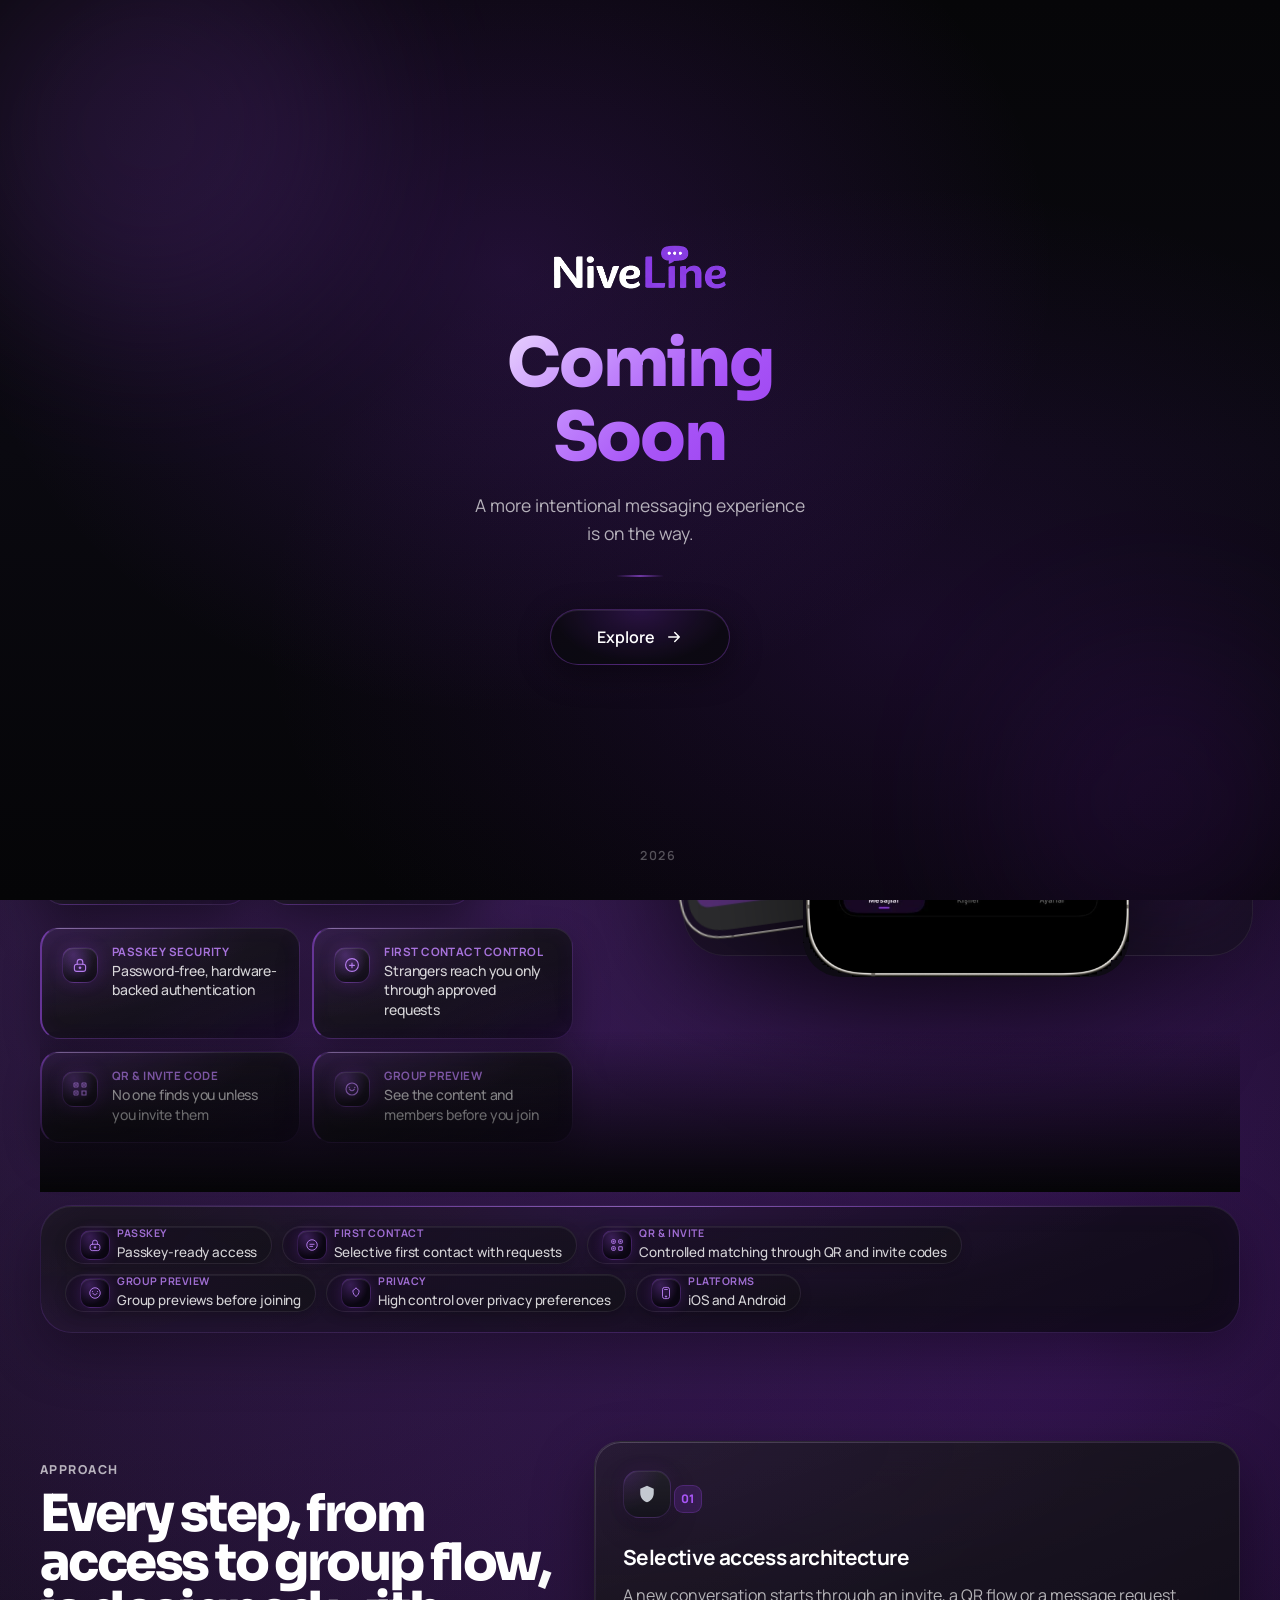
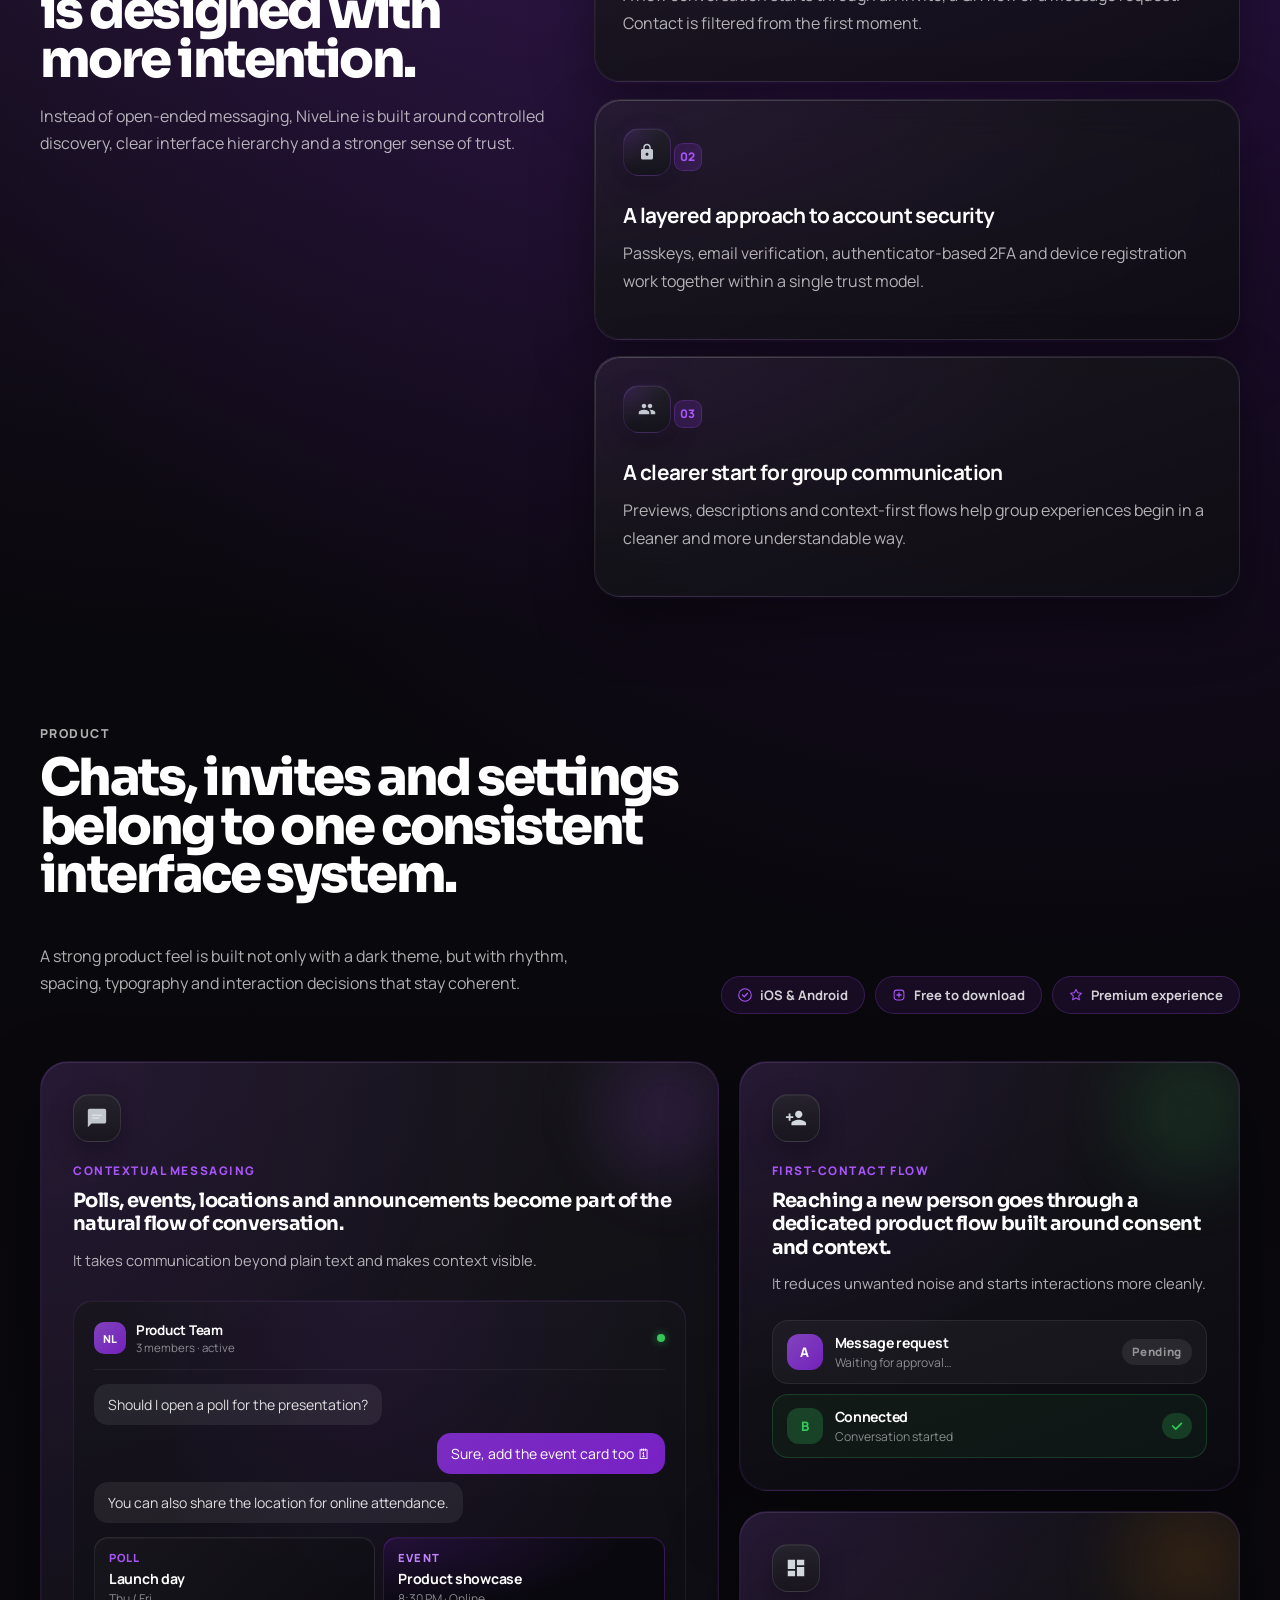
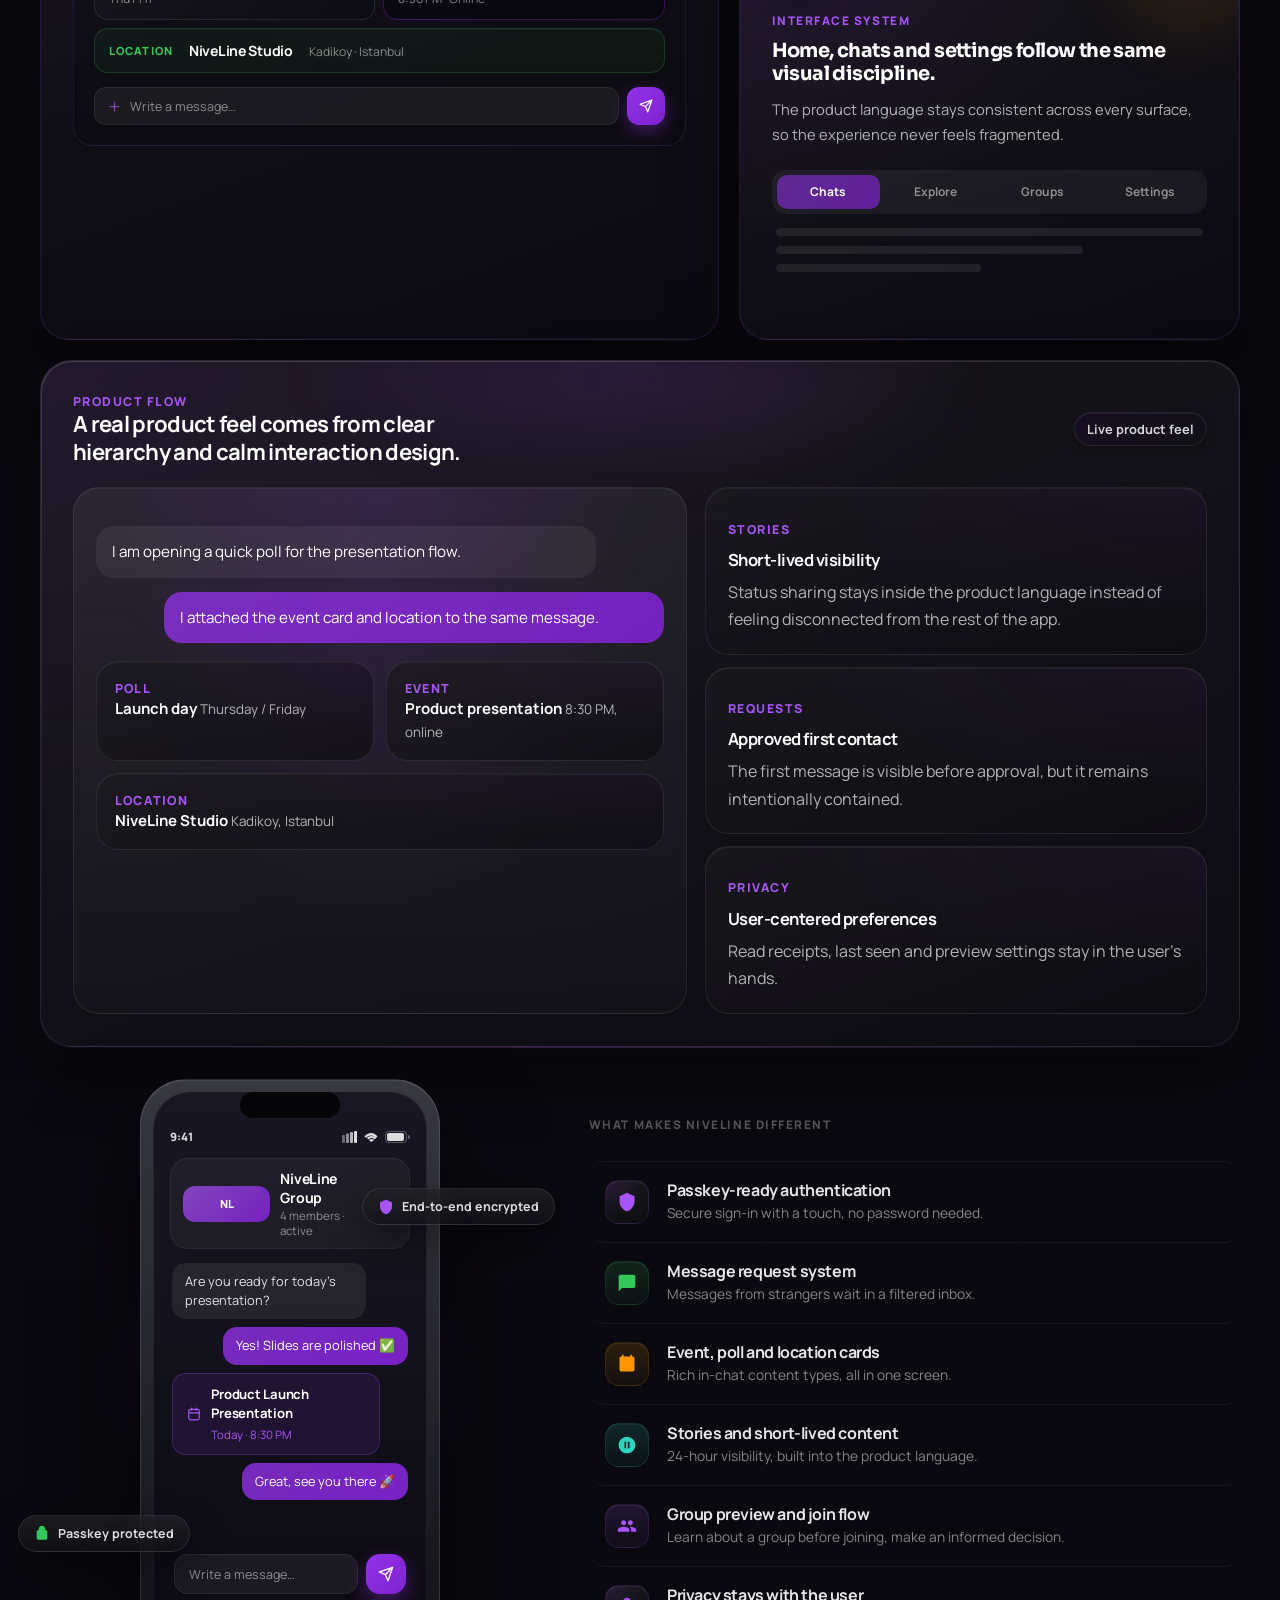
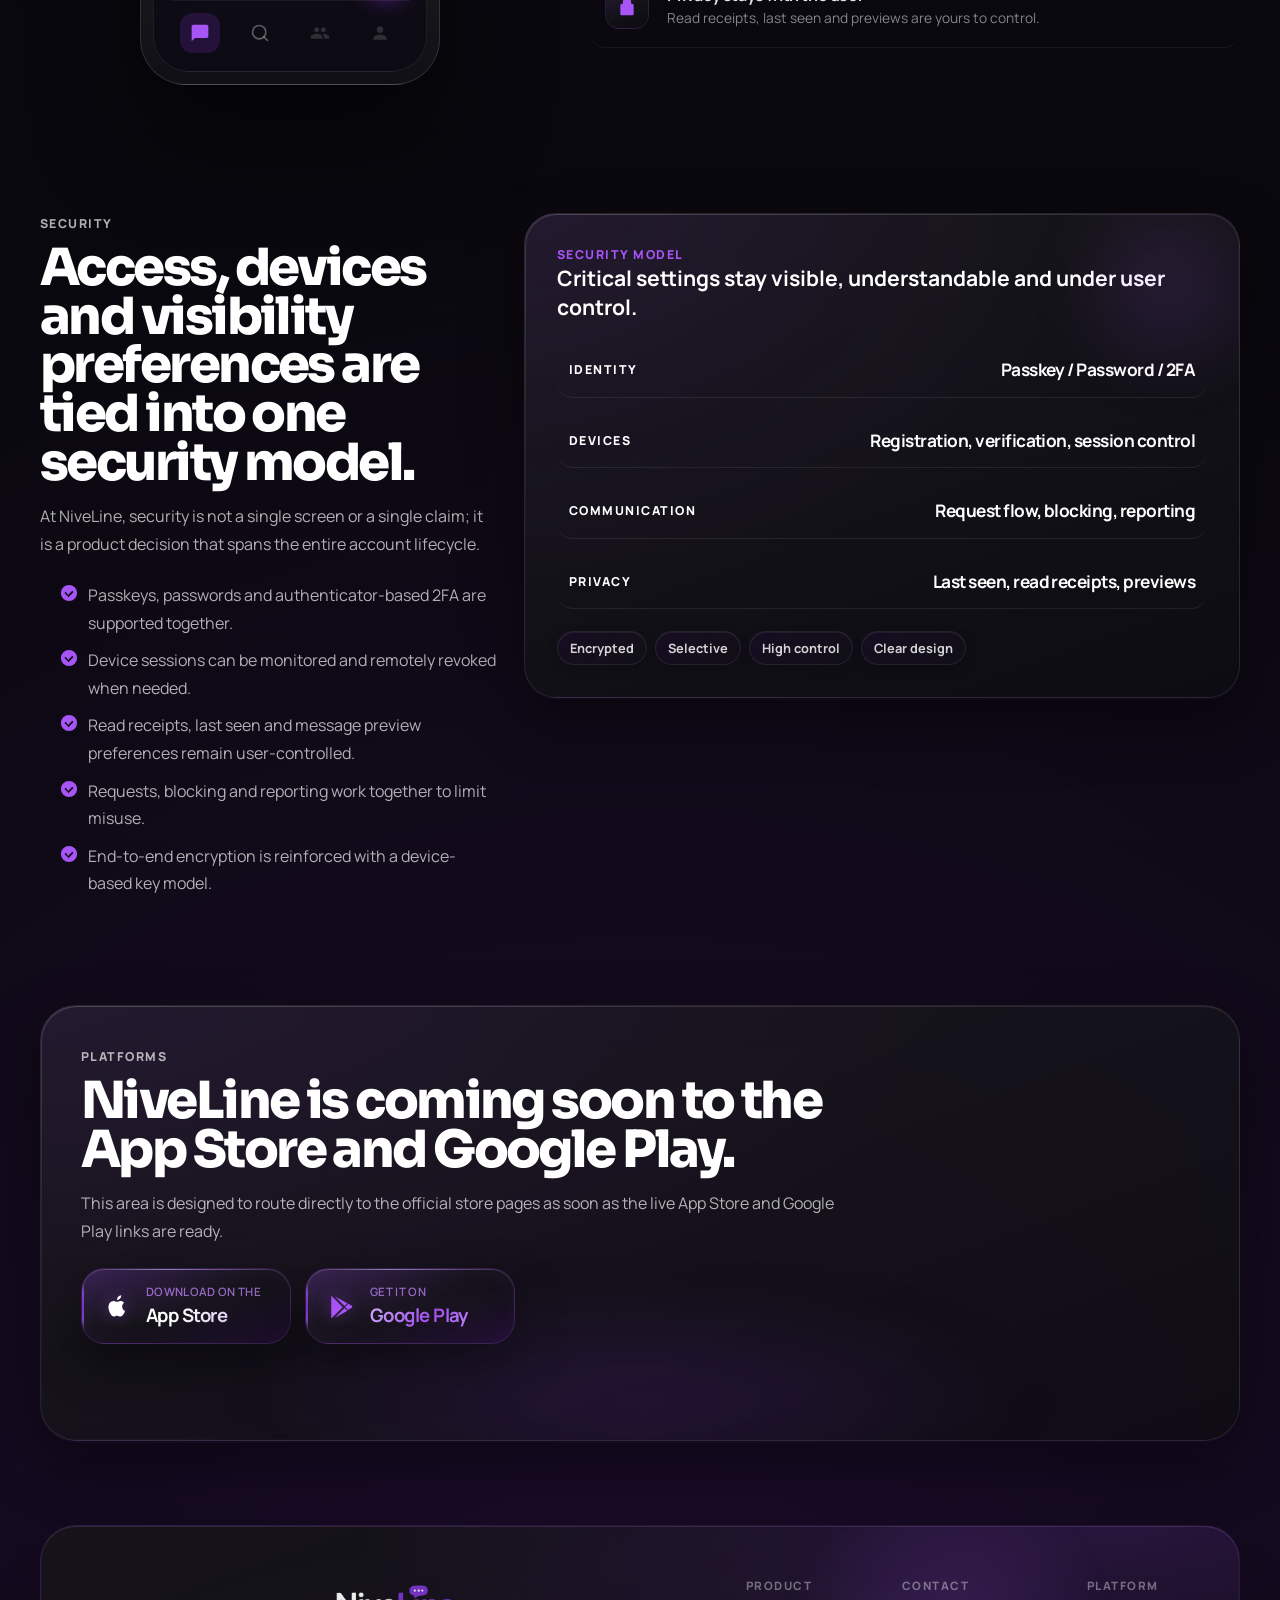
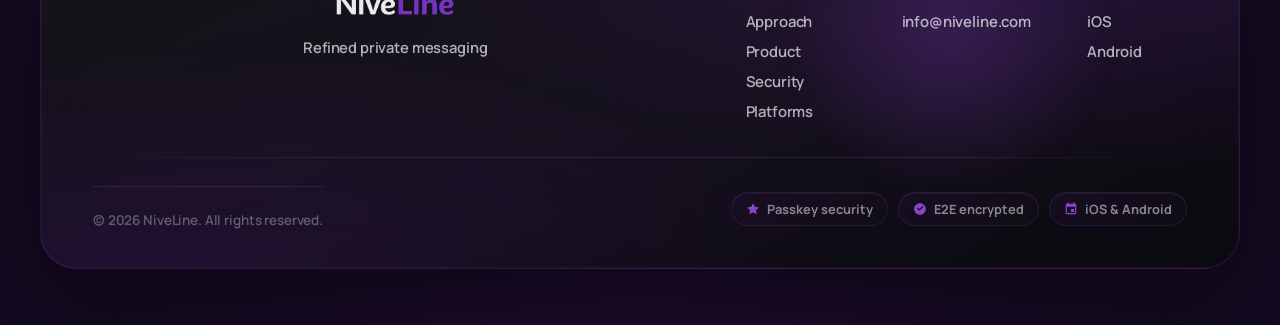
==== commit 7008dc9a: "Update index.html" ====
--- a/index.html
+++ b/index.html
@@ -279,6 +279,9 @@
       </div>
 
       <div class="hero-stage is-visible" data-reveal>
+        <!-- Sinematik katmanlar -->
+        <div class="hero-cinema-vignette" aria-hidden="true"></div>
+        <div class="hero-cinema-grain" aria-hidden="true"></div>
         <div class="stage-composition">
           <div class="hero-halo halo-a parallax-layer" data-depth="10"></div>
           <div class="hero-halo halo-b parallax-layer" data-depth="15"></div>
--- a/styles.css
+++ b/styles.css
@@ -87,14 +87,14 @@
 .splash-glow {
   position: absolute;
   border-radius: 50%;
-  filter: blur(100px);
+  filter: blur(80px);
   pointer-events: none;
   opacity: 0.5;
 }
 
 .splash-glow-a {
-  width: 420px;
-  height: 420px;
+  width: min(420px, 90vw);
+  height: min(420px, 90vw);
   background: rgba(168, 85, 247, 0.28);
   top: -80px;
   left: -60px;
@@ -102,8 +102,8 @@
 }
 
 .splash-glow-b {
-  width: 320px;
-  height: 320px;
+  width: min(320px, 80vw);
+  height: min(320px, 80vw);
   background: rgba(126, 34, 206, 0.22);
   bottom: -60px;
   right: -40px;
@@ -124,6 +124,10 @@
   align-items: center;
   text-align: center;
   gap: 0;
+  width: 100%;
+  max-width: 480px;
+  padding: 0 28px;
+  box-sizing: border-box;
   animation: splashFadeUp 1s cubic-bezier(0.16, 1, 0.3, 1) both;
 }
 
@@ -137,14 +141,14 @@
 }
 
 .splash-logo img {
-  width: clamp(140px, 32vw, 200px);
+  width: clamp(120px, 42vw, 200px);
   height: auto;
   filter: brightness(1.1);
 }
 
 .splash-title {
   font-family: var(--font-display);
-  font-size: clamp(2.4rem, 10vw, 4.2rem);
+  font-size: clamp(2.6rem, 12vw, 4.2rem);
   font-weight: 800;
   letter-spacing: -0.03em;
   line-height: 1.1;
@@ -158,11 +162,11 @@
 
 .splash-sub {
   font-family: var(--font-ui);
-  font-size: clamp(0.95rem, 3vw, 1.15rem);
+  font-size: clamp(0.88rem, 3.5vw, 1.10rem);
   color: var(--muted);
-  margin: 14px 0 0;
-  max-width: 36ch;
-  line-height: 1.55;
+  margin: 16px 0 0;
+  max-width: 30ch;
+  line-height: 1.60;
   animation: splashFadeUp 1s cubic-bezier(0.16, 1, 0.3, 1) 0.3s both;
 }
 
@@ -178,19 +182,24 @@
 .splash-cta {
   display: inline-flex;
   align-items: center;
-  gap: 8px;
-  margin-top: 28px;
-  padding: 14px 32px;
+  justify-content: center;
+  gap: 10px;
+  margin-top: 32px;
+  padding: 16px 36px;
+  min-height: 54px;
+  min-width: 180px;
   border: 1px solid rgba(168, 85, 247, 0.30);
   border-radius: 999px;
   background:
-    radial-gradient(ellipse at 50% 0%, rgba(147, 51, 234, 0.18) 0%, transparent 70%),
+    radial-gradient(ellipse at 50% 0%, rgba(147, 51, 234, 0.22) 0%, transparent 70%),
     rgba(10, 9, 15, 0.80);
   color: #ffffff;
   font-family: var(--font-ui);
-  font-size: 0.95rem;
+  font-size: 1rem;
   font-weight: 600;
   cursor: pointer;
+  -webkit-tap-highlight-color: transparent;
+  touch-action: manipulation;
   transition: transform 260ms ease,
               border-color 260ms ease,
               box-shadow 260ms ease,
@@ -209,11 +218,12 @@
 }
 
 .splash-cta:active {
-  transform: translateY(0);
+  transform: scale(0.97);
 }
 
 .splash-cta svg {
   transition: transform 260ms ease;
+  flex-shrink: 0;
 }
 
 .splash-cta:hover svg {
@@ -232,24 +242,111 @@
   letter-spacing: 0.14em;
   text-transform: uppercase;
   color: rgba(255, 255, 255, 0.30);
+  white-space: nowrap;
   animation: splashFadeUp 1s cubic-bezier(0.16, 1, 0.3, 1) 0.75s both;
 }
 
+@media (max-width: 880px) {
+  .splash-content {
+    padding: 0 24px;
+    max-width: 100%;
+  }
+
+  .splash-logo {
+    margin-bottom: 24px;
+  }
+
+  .splash-logo img {
+    width: clamp(110px, 45vw, 160px);
+  }
+
+  .splash-line {
+    margin-top: 24px;
+  }
+
+  .splash-cta {
+    margin-top: 28px;
+    padding: 15px 32px;
+    font-size: 0.96rem;
+    min-height: 52px;
+    width: 100%;
+    max-width: 320px;
+  }
+
+  .splash-badge {
+    bottom: 28px;
+    font-size: 0.72rem;
+  }
+}
+
 @media (max-width: 520px) {
-  .splash-glow-a { width: 260px; height: 260px; }
-  .splash-glow-b { width: 200px; height: 200px; }
-  .splash-cta { padding: 12px 26px; font-size: 0.88rem; }
-  .splash-badge { bottom: 24px; }
+  .splash-glow-a {
+    width: 70vw;
+    height: 70vw;
+    top: -10vw;
+    left: -15vw;
+  }
+
+  .splash-glow-b {
+    width: 55vw;
+    height: 55vw;
+    bottom: -8vw;
+    right: -12vw;
+  }
+
+  .splash-content {
+    padding: 0 20px;
+  }
+
+  .splash-logo {
+    margin-bottom: 20px;
+  }
+
+  .splash-logo img {
+    width: clamp(100px, 48vw, 148px);
+  }
+
+  .splash-title {
+    font-size: clamp(2.8rem, 14vw, 3.6rem);
+  }
+
+  .splash-sub {
+    font-size: 0.91rem;
+    margin-top: 14px;
+    max-width: 28ch;
+  }
+
+  .splash-line {
+    margin-top: 22px;
+    width: 40px;
+  }
+
+  .splash-cta {
+    margin-top: 24px;
+    padding: 15px 28px;
+    font-size: 0.94rem;
+    min-height: 52px;
+    width: 100%;
+    max-width: 280px;
+  }
+
+  .splash-badge {
+    bottom: 20px;
+    font-size: 0.68rem;
+    letter-spacing: 0.10em;
+  }
 }
 
 html {
   scroll-behavior: smooth;
+  overflow-x: hidden;
 }
 
 body {
   margin: 0;
   min-height: 100vh;
   overflow-x: hidden;
+  max-width: 100vw;
   position: relative;
   color: var(--text);
   background:
@@ -333,7 +430,9 @@
 
 .shell {
   width: var(--shell);
+  max-width: 100%;
   margin: 0 auto;
+  box-sizing: border-box;
 }
 
 .topbar {
@@ -1095,6 +1194,12 @@
   min-height: 760px;
 }
 
+/* Sinematik katmanlar — masaüstünde gizli */
+.hero-cinema-vignette,
+.hero-cinema-grain {
+  display: none;
+}
+
 .stage-composition {
   position: relative;
   width: 700px;
@@ -1774,10 +1879,10 @@
 
 /* ── Band item — yeni premium kart yapısı ── */
 .band-item {
-  display: inline-flex;
+  display: flex;
   align-items: center;
   gap: 14px;
-  padding: 13px 20px 13px 12px;
+  padding: 14px 20px 14px 14px;
   border: 1px solid rgba(168, 85, 247, 0.16);
   border-radius: 18px;
   background:
@@ -1789,6 +1894,7 @@
     0 4px 16px rgba(0,0,0,0.22);
   transition: border-color 180ms ease, box-shadow 180ms ease, transform 180ms ease;
   cursor: default;
+  box-sizing: border-box;
 }
 
 .band-item:hover {
@@ -1831,6 +1937,8 @@
   display: flex;
   flex-direction: column;
   gap: 4px;
+  flex: 1;
+  min-width: 0;
 }
 
 .band-item-label {
@@ -3540,6 +3648,18 @@
 
   .canvas-body {
     grid-template-columns: 1fr;
+  }
+
+  /* Story + Security + Experience tek kolona geç */
+  .story {
+    grid-template-columns: 1fr;
+    gap: 32px;
+  }
+
+  .experience-layout,
+  .security {
+    grid-template-columns: 1fr;
+    gap: 28px;
   }
 
   /* Product 880 */
@@ -3709,39 +3829,52 @@
     transform: translateY(0) scale(1);
   }
 
-  /* Band item mobil: 2 sütun grid */
+  /* Band item mobil: tek sütun, tam genişlik */
   .band-track {
-    display: grid;
-    grid-template-columns: 1fr 1fr;
+    display: flex;
+    flex-direction: column;
     gap: 10px;
-    padding: 18px;
+    padding: 20px;
     border-radius: 24px;
   }
 
   .band-item {
-    padding: 13px 16px 13px 12px;
+    display: flex;
+    width: 100%;
+    box-sizing: border-box;
+    align-items: center;
+    padding: 16px 20px 16px 16px;
     border-radius: 16px;
-    gap: 12px;
+    gap: 16px;
+  }
+
+  .band-item-text {
+    flex: 1;
+    min-width: 0;
   }
 
   .band-item-icon {
-    width: 34px;
-    height: 34px;
-    border-radius: 11px;
+    width: 40px;
+    height: 40px;
+    border-radius: 13px;
+    flex-shrink: 0;
   }
 
   .band-item-icon svg {
-    width: 15px;
-    height: 15px;
+    width: 18px;
+    height: 18px;
   }
 
   .band-item-label {
-    font-size: 0.64rem;
+    font-size: 0.66rem;
+    margin-bottom: 3px;
   }
 
   .band-item-desc {
-    font-size: 0.80rem;
-    line-height: 1.40;
+    font-size: 0.88rem;
+    line-height: 1.42;
+    white-space: normal;
+    word-break: keep-all;
   }
 
   .hero {
@@ -3831,35 +3964,94 @@
     max-height: 78vh;
     width: 100%;
     overflow: hidden;
-    border-radius: 28px;
-    border: 1px solid rgba(168, 85, 247, 0.22);
+    border-radius: 32px;
+    border: 1.5px solid rgba(168, 85, 247, 0.30);
     background:
-      radial-gradient(ellipse at 50% 0%, rgba(147,51,234,0.30) 0%, transparent 52%),
-      radial-gradient(ellipse at 10% 90%, rgba(126,34,206,0.18) 0%, transparent 48%),
-      radial-gradient(ellipse at 90% 50%, rgba(168,85,247,0.10) 0%, transparent 48%),
-      linear-gradient(180deg, rgba(6,4,12,0.90) 0%, rgba(8,6,14,0.95) 100%);
+      radial-gradient(ellipse at 50% 0%, rgba(147,51,234,0.35) 0%, transparent 52%),
+      radial-gradient(ellipse at 10% 90%, rgba(126,34,206,0.22) 0%, transparent 48%),
+      radial-gradient(ellipse at 90% 50%, rgba(168,85,247,0.14) 0%, transparent 48%),
+      linear-gradient(180deg, #000 0%, #050309 100%);
     box-shadow:
-      inset 0 1px 0 rgba(255,255,255,0.12),
-      inset 0 0 80px rgba(147,51,234,0.06),
-      0 40px 100px rgba(0,0,0,0.65),
-      0 0 0 1px rgba(147,51,234,0.10),
-      0 0 120px rgba(147,51,234,0.08);
-    backdrop-filter: blur(20px);
-    -webkit-backdrop-filter: blur(20px);
+      inset 0 1px 0 rgba(255,255,255,0.14),
+      inset 0 0 100px rgba(147,51,234,0.08),
+      0 0 0 1px rgba(147,51,234,0.12),
+      0 24px 80px rgba(0,0,0,0.70),
+      0 0 160px rgba(147,51,234,0.10),
+      0 0 60px rgba(168,85,247,0.06);
     position: relative;
-  }
-
-  /* Üst kenar ışık çizgisi */
+    isolation: isolate;
+  }
+
+  /* ── Sinematik üst kenar ışık çizgisi ── */
   .hero-stage::before {
     content: "";
     position: absolute;
     top: 0;
-    left: 10%;
-    right: 10%;
+    left: 5%;
+    right: 5%;
     height: 1px;
-    background: linear-gradient(90deg, transparent, rgba(168,85,247,0.40), rgba(192,132,252,0.50), rgba(168,85,247,0.40), transparent);
-    z-index: 5;
+    background: linear-gradient(90deg,
+      transparent,
+      rgba(168,85,247,0.35) 20%,
+      rgba(192,132,252,0.65) 50%,
+      rgba(168,85,247,0.35) 80%,
+      transparent);
+    z-index: 10;
     pointer-events: none;
+  }
+
+  /* ── Sinematik vignette overlay ── */
+  .hero-cinema-vignette {
+    display: block;
+    position: absolute;
+    inset: 0;
+    z-index: 7;
+    pointer-events: none;
+    border-radius: inherit;
+    background: radial-gradient(ellipse at 50% 50%,
+      transparent 55%,
+      rgba(0,0,0,0.25) 75%,
+      rgba(0,0,0,0.55) 100%);
+  }
+
+  /* ── Sinematik film grain ── */
+  .hero-cinema-grain {
+    display: block;
+    position: absolute;
+    inset: -50%;
+    z-index: 8;
+    pointer-events: none;
+    opacity: 0.035;
+    mix-blend-mode: overlay;
+    background-image: url("data:image/svg+xml,%3Csvg viewBox='0 0 256 256' xmlns='http://www.w3.org/2000/svg'%3E%3Cfilter id='n'%3E%3CfeTurbulence type='fractalNoise' baseFrequency='0.85' numOctaves='4' stitchTiles='stitch'/%3E%3C/filter%3E%3Crect width='100%25' height='100%25' filter='url(%23n)'/%3E%3C/svg%3E");
+    background-size: 128px 128px;
+    animation: grainShift 0.5s steps(4) infinite;
+  }
+
+  @keyframes grainShift {
+    0%   { transform: translate(0, 0); }
+    25%  { transform: translate(-5%, -5%); }
+    50%  { transform: translate(5%, 2%); }
+    75%  { transform: translate(-2%, 5%); }
+    100% { transform: translate(0, 0); }
+  }
+
+  /* ── Sinematik alt kenar fade ── */
+  .hero-stage::after {
+    content: "";
+    position: absolute;
+    bottom: 0;
+    left: 0;
+    right: 0;
+    height: 120px;
+    background: linear-gradient(to top,
+      rgba(0,0,0,0.85) 0%,
+      rgba(0,0,0,0.50) 35%,
+      rgba(0,0,0,0.15) 65%,
+      transparent 100%);
+    z-index: 6;
+    pointer-events: none;
+    border-radius: 0 0 32px 32px;
   }
 
   .stage-composition {
@@ -3888,23 +4080,32 @@
     display: grid;
     place-items: center;
     overflow: hidden;
-    padding: 12px 10px 52px;
+    padding: 0;
     --base-transform: none;
     --shift-x: 0px;
     --shift-y: 0px;
     opacity: 0;
     pointer-events: none;
-    transition: opacity 400ms cubic-bezier(0.4, 0, 0.2, 1),
-                transform 450ms cubic-bezier(0.16, 1, 0.3, 1);
-  }
-
+    background: #000;
+    transition: opacity 700ms cubic-bezier(0.4, 0, 0.2, 1),
+                transform 900ms cubic-bezier(0.16, 1, 0.3, 1);
+  }
+
+  /* Ken Burns: başlangıç — hafif zoom in ve shift */
   .screen-shot.parallax-layer {
-    transform: translate3d(0, 24px, 0) scale(0.94);
+    transform: translate3d(0, 0, 0) scale(1.06);
     will-change: opacity, transform;
   }
 
+  /* Ken Burns: aktif — yavaş zoom out */
   .screen-shot.is-active.parallax-layer {
-    transform: translate3d(0, 0, 0) scale(1);
+    transform: translate3d(0, 0, 0) scale(1.0);
+    animation: kenBurns 7s cubic-bezier(0.25, 0.46, 0.45, 0.94) forwards;
+  }
+
+  @keyframes kenBurns {
+    0%   { transform: scale(1.0)  translate3d(0, 0, 0); }
+    100% { transform: scale(1.06) translate3d(-1%, -0.5%, 0); }
   }
 
   .screen-shot.is-active {
@@ -3925,47 +4126,49 @@
   }
 
   .screen-shot img {
-    width: auto;
+    width: 100%;
     height: 100%;
-    max-width: 100%;
-    max-height: 100%;
-    object-fit: contain;
-    object-position: center center;
+    max-width: none;
+    max-height: none;
+    object-fit: cover;
+    object-position: center top;
     display: block;
+    background: #000;
   }
 
   .shot-home img,
   .shot-group img,
   .shot-chat img {
-    border-radius: 24px;
-    box-shadow: 0 8px 32px rgba(0,0,0,0.40),
-                0 0 0 1px rgba(255,255,255,0.06);
-  }
-
+    border-radius: 0;
+    box-shadow: none;
+    background: #000;
+  }
+
+  /* ── Sinematik slider kontrolleri ── */
   .hero-slider-controls {
     position: absolute;
     left: 50%;
-    bottom: 18px;
+    bottom: 20px;
     transform: translateX(-50%);
     z-index: 8;
     display: inline-flex;
     align-items: center;
     gap: 10px;
-    padding: 11px 20px;
-    border: 1px solid rgba(168, 85, 247, 0.22);
+    padding: 10px 20px;
+    border: 1px solid rgba(168, 85, 247, 0.28);
     border-radius: 999px;
     background:
-      radial-gradient(ellipse at 50% -20%, rgba(168, 85, 247, 0.24) 0%, transparent 70%),
-      linear-gradient(180deg, rgba(255,255,255,0.05) 0%, rgba(255,255,255,0.01) 100%),
-      rgba(6, 5, 11, 0.78);
-    backdrop-filter: blur(24px);
-    -webkit-backdrop-filter: blur(24px);
+      radial-gradient(ellipse at 50% -20%, rgba(168, 85, 247, 0.28) 0%, transparent 70%),
+      linear-gradient(180deg, rgba(255,255,255,0.06) 0%, rgba(255,255,255,0.01) 100%),
+      rgba(0, 0, 0, 0.65);
+    backdrop-filter: blur(32px) saturate(1.4);
+    -webkit-backdrop-filter: blur(32px) saturate(1.4);
     box-shadow:
-      inset 0 1px 0 rgba(255,255,255,0.10),
-      inset 0 -1px 0 rgba(0,0,0,0.20),
-      0 12px 36px rgba(0,0,0,0.50),
-      0 0 0 1px rgba(147,51,234,0.10),
-      0 0 48px rgba(147,51,234,0.08);
+      inset 0 1px 0 rgba(255,255,255,0.12),
+      inset 0 -1px 0 rgba(0,0,0,0.30),
+      0 12px 40px rgba(0,0,0,0.60),
+      0 0 0 1px rgba(147,51,234,0.12),
+      0 0 60px rgba(147,51,234,0.10);
     transition: box-shadow 300ms ease;
   }
 
@@ -3991,19 +4194,41 @@
   }
 
   .hero-slider-dot.is-active {
-    width: 32px;
-    height: 10px;
+    width: 36px;
+    height: 4px;
+    border-radius: 999px;
+    background: rgba(255,255,255,0.12);
+    box-shadow:
+      0 0 14px rgba(192, 132, 252, 0.55),
+      0 0 32px rgba(168, 85, 247, 0.30);
+    position: relative;
+    overflow: hidden;
+    animation: none;
+  }
+
+  /* Progress fill — slider otomatik geçiş süresiyle senkron */
+  .hero-slider-dot.is-active::after {
+    content: "";
+    position: absolute;
+    top: 0;
+    left: 0;
+    height: 100%;
+    width: 100%;
+    border-radius: inherit;
     background: linear-gradient(90deg, #c084fc 0%, #a855f7 50%, #7c3aed 100%);
-    box-shadow:
-      0 0 12px rgba(192, 132, 252, 0.60),
-      0 0 28px rgba(168, 85, 247, 0.35),
-      0 0 48px rgba(147, 51, 234, 0.15);
-    animation: sliderDotPulse 2.4s ease-in-out infinite;
-  }
-
-  @keyframes sliderDotPulse {
-    0%, 100% { box-shadow: 0 0 12px rgba(192,132,252,0.60), 0 0 28px rgba(168,85,247,0.35), 0 0 48px rgba(147,51,234,0.15); }
-    50% { box-shadow: 0 0 16px rgba(192,132,252,0.75), 0 0 36px rgba(168,85,247,0.45), 0 0 56px rgba(147,51,234,0.20); }
+    transform-origin: left center;
+    animation: dotProgress 3.6s linear forwards;
+    box-shadow: 0 0 8px rgba(192,132,252,0.50);
+  }
+
+  @keyframes dotProgress {
+    0%   { transform: scaleX(0); }
+    100% { transform: scaleX(1); }
+  }
+
+  .hero-slider-dot:not(.is-active) {
+    width: 8px;
+    height: 4px;
   }
 
   .note-icon,
@@ -4078,6 +4303,109 @@
 
   .lang-caret {
     display: none;
+  }
+}
+
+/* ── 680px: inline mock chat kartları tek kolon ── */
+@media (max-width: 680px) {
+  .fmc-cards,
+  .content-card-grid {
+    grid-template-columns: 1fr;
+  }
+
+  .hero-notes {
+    grid-template-columns: 1fr;
+  }
+
+  .hero-notes > span {
+    padding: 14px 16px;
+  }
+
+  /* Section padding azalt */
+  .story,
+  .experience,
+  .security,
+  .download {
+    padding-top: 64px;
+  }
+
+  /* feat-showcase-list tam görünür, telefon mock gizli */
+  .feat-showcase {
+    grid-template-columns: 1fr;
+    gap: 0;
+    padding: 20px 0 12px;
+  }
+
+  .feat-showcase-visual {
+    display: none;
+  }
+
+  .feat-showcase-list {
+    width: 100%;
+    overflow: visible;
+  }
+
+  .feat-showcase-label {
+    display: block;
+    margin-bottom: 16px;
+    text-align: center;
+    font-size: 0.8rem;
+    font-weight: 700;
+    letter-spacing: 0.08em;
+    text-transform: uppercase;
+    color: var(--purple-light);
+  }
+
+  /* feat-list: yatay scroll-snap slider */
+  .feat-list {
+    display: flex;
+    flex-direction: row;
+    overflow-x: auto;
+    scroll-snap-type: x mandatory;
+    -webkit-overflow-scrolling: touch;
+    scrollbar-width: none;
+    gap: 12px;
+    padding: 0 0 4px;
+    list-style: none;
+  }
+
+  .feat-list::-webkit-scrollbar { display: none; }
+
+  .feat-list-item {
+    flex-shrink: 0;
+    width: calc(82vw);
+    max-width: 340px;
+    scroll-snap-align: start;
+    display: flex;
+    align-items: center;
+    gap: 16px;
+    padding: 18px 20px;
+    border-radius: 20px;
+    border: 1px solid rgba(168, 85, 247, 0.14);
+    background:
+      radial-gradient(ellipse at 0% 0%, rgba(147,51,234,0.10) 0%, transparent 55%),
+      rgba(10, 8, 16, 0.72);
+    box-shadow: inset 0 1px 0 rgba(255,255,255,0.06);
+  }
+
+  .fli-icon {
+    width: 40px;
+    height: 40px;
+    flex-shrink: 0;
+  }
+
+  .fli-arrow {
+    opacity: 0.35;
+  }
+
+  /* data-reveal animasyonunu feat-list-item için iptal et —
+     slider itemları IntersectionObserver'ı tetiklemeyebilir */
+  .feat-list-item[data-reveal],
+  .feat-list-item[data-reveal].is-visible {
+    opacity: 1;
+    transform: none;
+    filter: none;
+    transition: none;
   }
 }
 
@@ -4170,6 +4498,7 @@
     padding: 12px 18px;
     gap: 12px;
     min-height: 64px;
+    min-width: 0;
     border-radius: 20px;
   }
 
@@ -4196,30 +4525,34 @@
 
   .band-track {
     border-radius: 20px;
-    padding: 14px;
+    padding: 16px;
     gap: 8px;
   }
 
   .band-item {
-    padding: 11px 14px 11px 11px;
-    gap: 10px;
+    display: flex;
+    width: 100%;
+    box-sizing: border-box;
+    padding: 14px 16px 14px 14px;
+    gap: 14px;
     border-radius: 14px;
   }
 
   .band-item-icon {
-    width: 30px;
-    height: 30px;
-    border-radius: 10px;
+    width: 36px;
+    height: 36px;
+    border-radius: 11px;
+    flex-shrink: 0;
   }
 
   .band-item-icon svg {
-    width: 13px;
-    height: 13px;
+    width: 16px;
+    height: 16px;
   }
 
   .band-item-desc {
-    font-size: 0.76rem;
-    line-height: 1.38;
+    font-size: 0.82rem;
+    line-height: 1.40;
   }
 
   .canvas-shell,
@@ -4280,13 +4613,13 @@
 }
 
 /* ─────────────────────────────────────────────────────────────
-   Mobile Dot Indicators — varsayılanda gizli, 520px'te aktif
+   Mobile Dot Indicators — varsayılanda gizli, 680px'te aktif
    ───────────────────────────────────────────────────────────── */
 .mobile-dots {
   display: none;
 }
 
-@media (max-width: 520px) {
+@media (max-width: 680px) {
 
   /* ── Dot konteyner ── */
   .mobile-dots {
@@ -4353,6 +4686,14 @@
     max-width: 340px;
     scroll-snap-align: start;
   }
+  /* Slider içindeki kartlar reveal animasyonu almaz */
+  .advantage-card[data-reveal],
+  .advantage-card[data-reveal].is-visible {
+    opacity: 1;
+    transform: none;
+    filter: none;
+    transition: none;
+  }
 
   /* ── 2. Features büyük kart grid: feat-hero-grid ── */
   .feat-hero-grid {
@@ -4379,6 +4720,18 @@
     gap: 14px;
   }
 
+  /* fmc-cards ve content-card-grid: tek kolon */
+  .fmc-cards,
+  .content-card-grid {
+    grid-template-columns: 1fr;
+  }
+
+  /* Inline mock kartlar küçülsün */
+  .fmc-card,
+  .content-card {
+    padding: 10px 12px;
+  }
+
   /* ── 3. Canvas side mini-paneller: canvas-side ── */
   .canvas-side {
     display: flex;
@@ -4421,6 +4774,14 @@
     border-radius: 20px;
     padding: 20px 18px;
   }
+  /* Slider içindeki kartlar reveal animasyonu almaz — görünmez kalabilir */
+  .feat-list-item[data-reveal],
+  .feat-list-item[data-reveal].is-visible {
+    opacity: 1;
+    transform: none;
+    filter: none;
+    transition: none;
+  }
 
   /* ── 5. Güvenlik stack: security-stack ── */
   .security-stack {
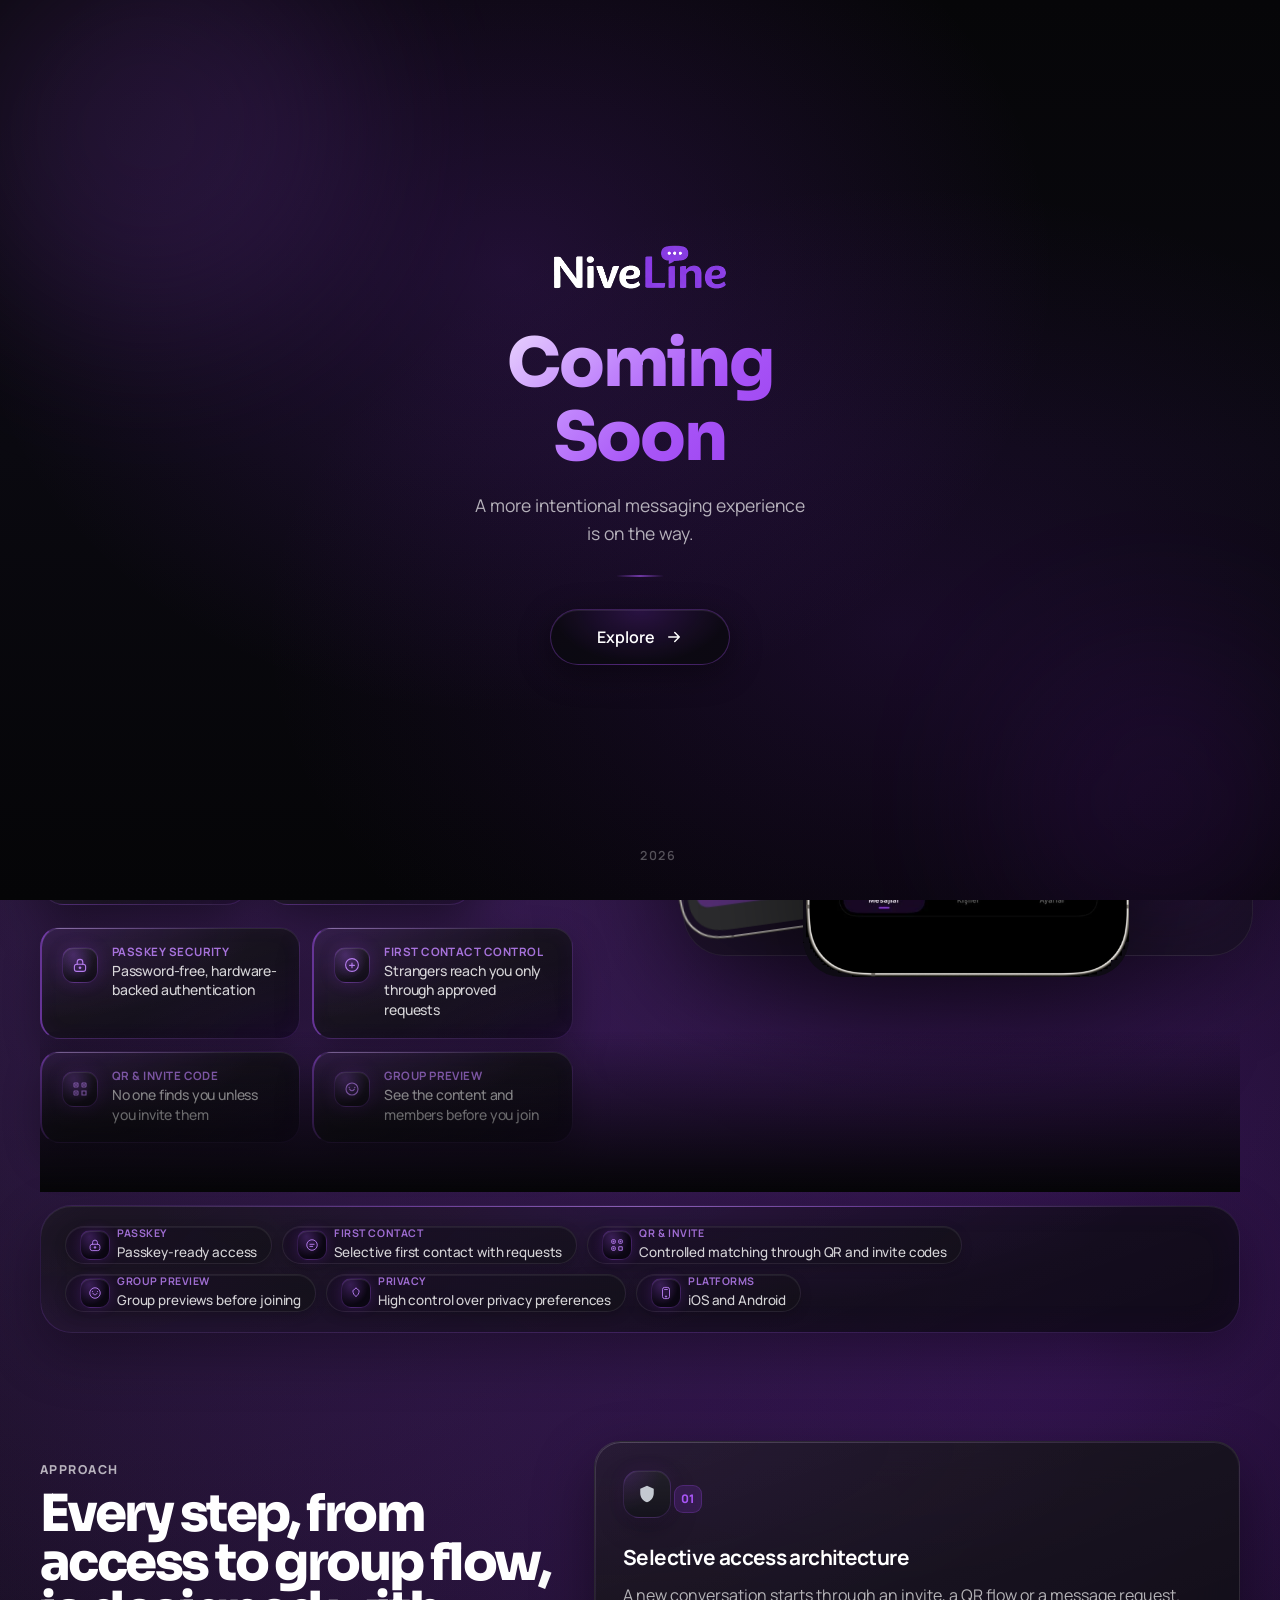
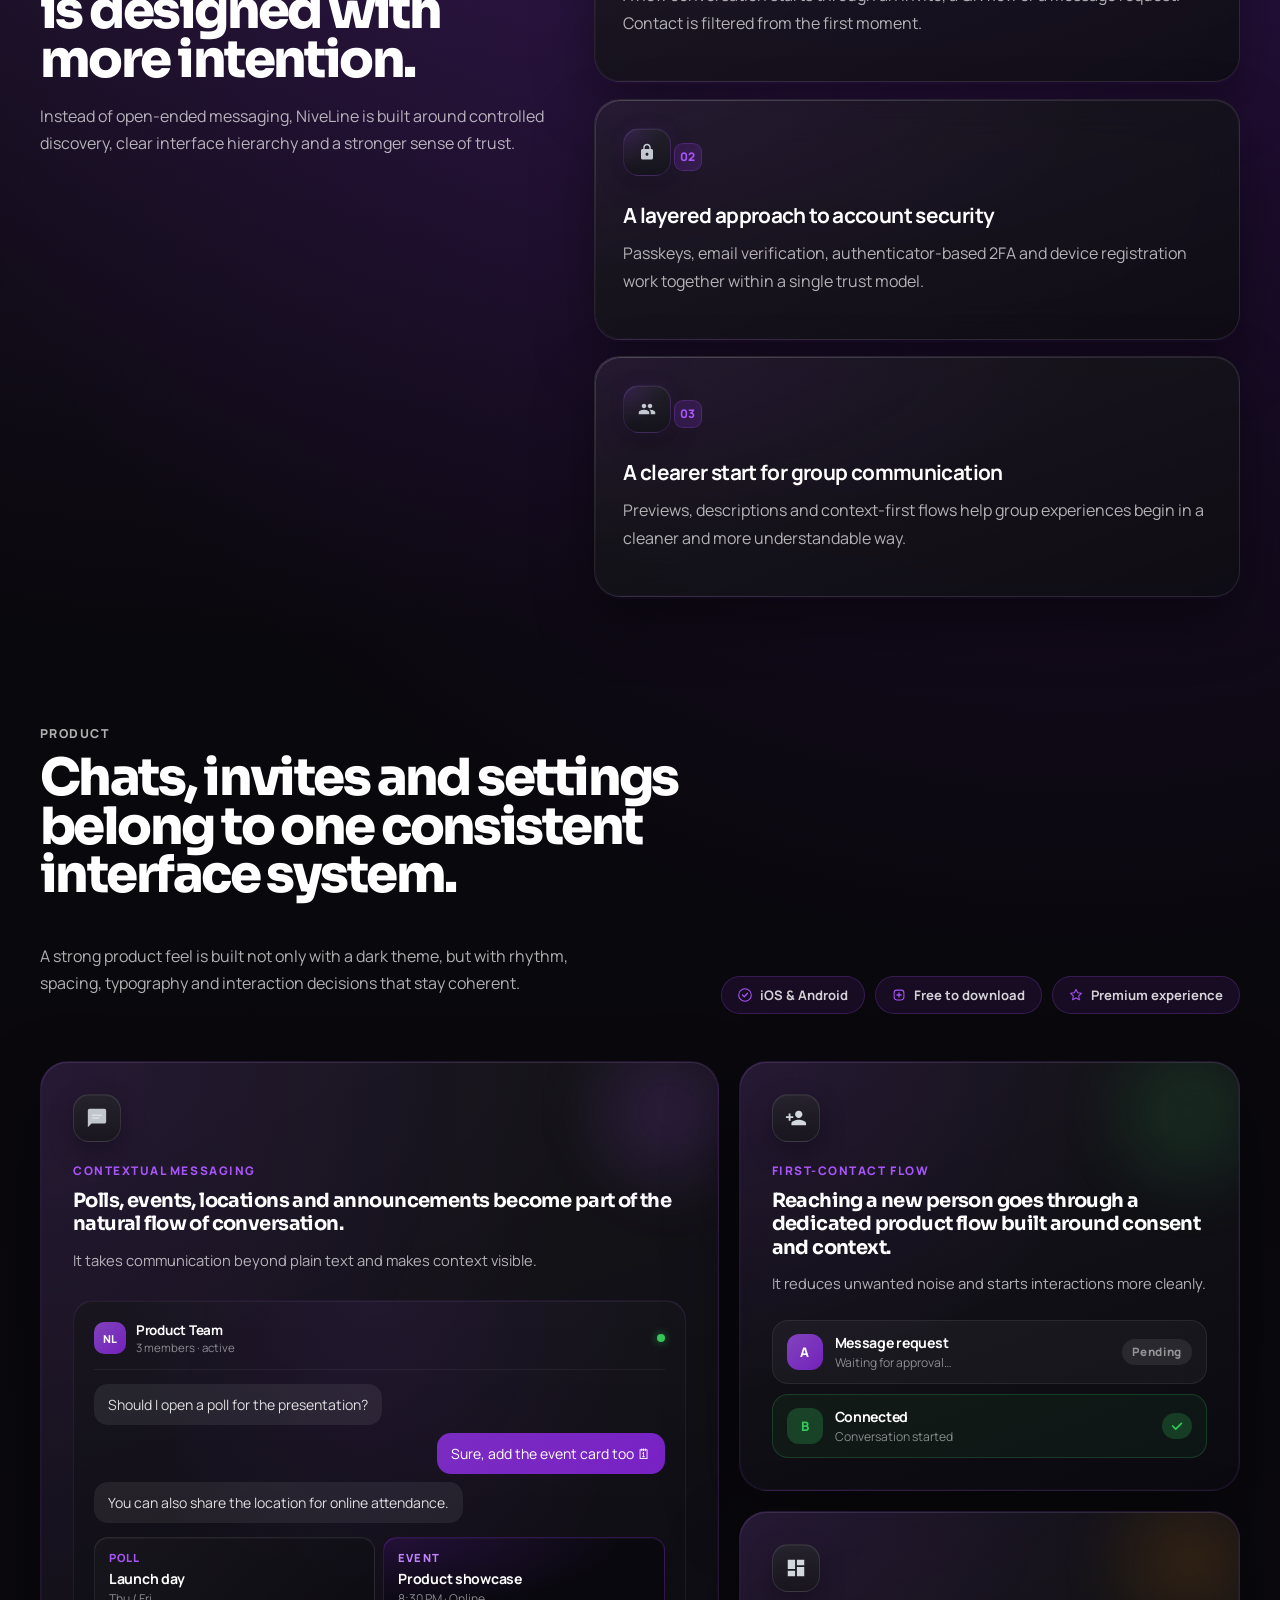
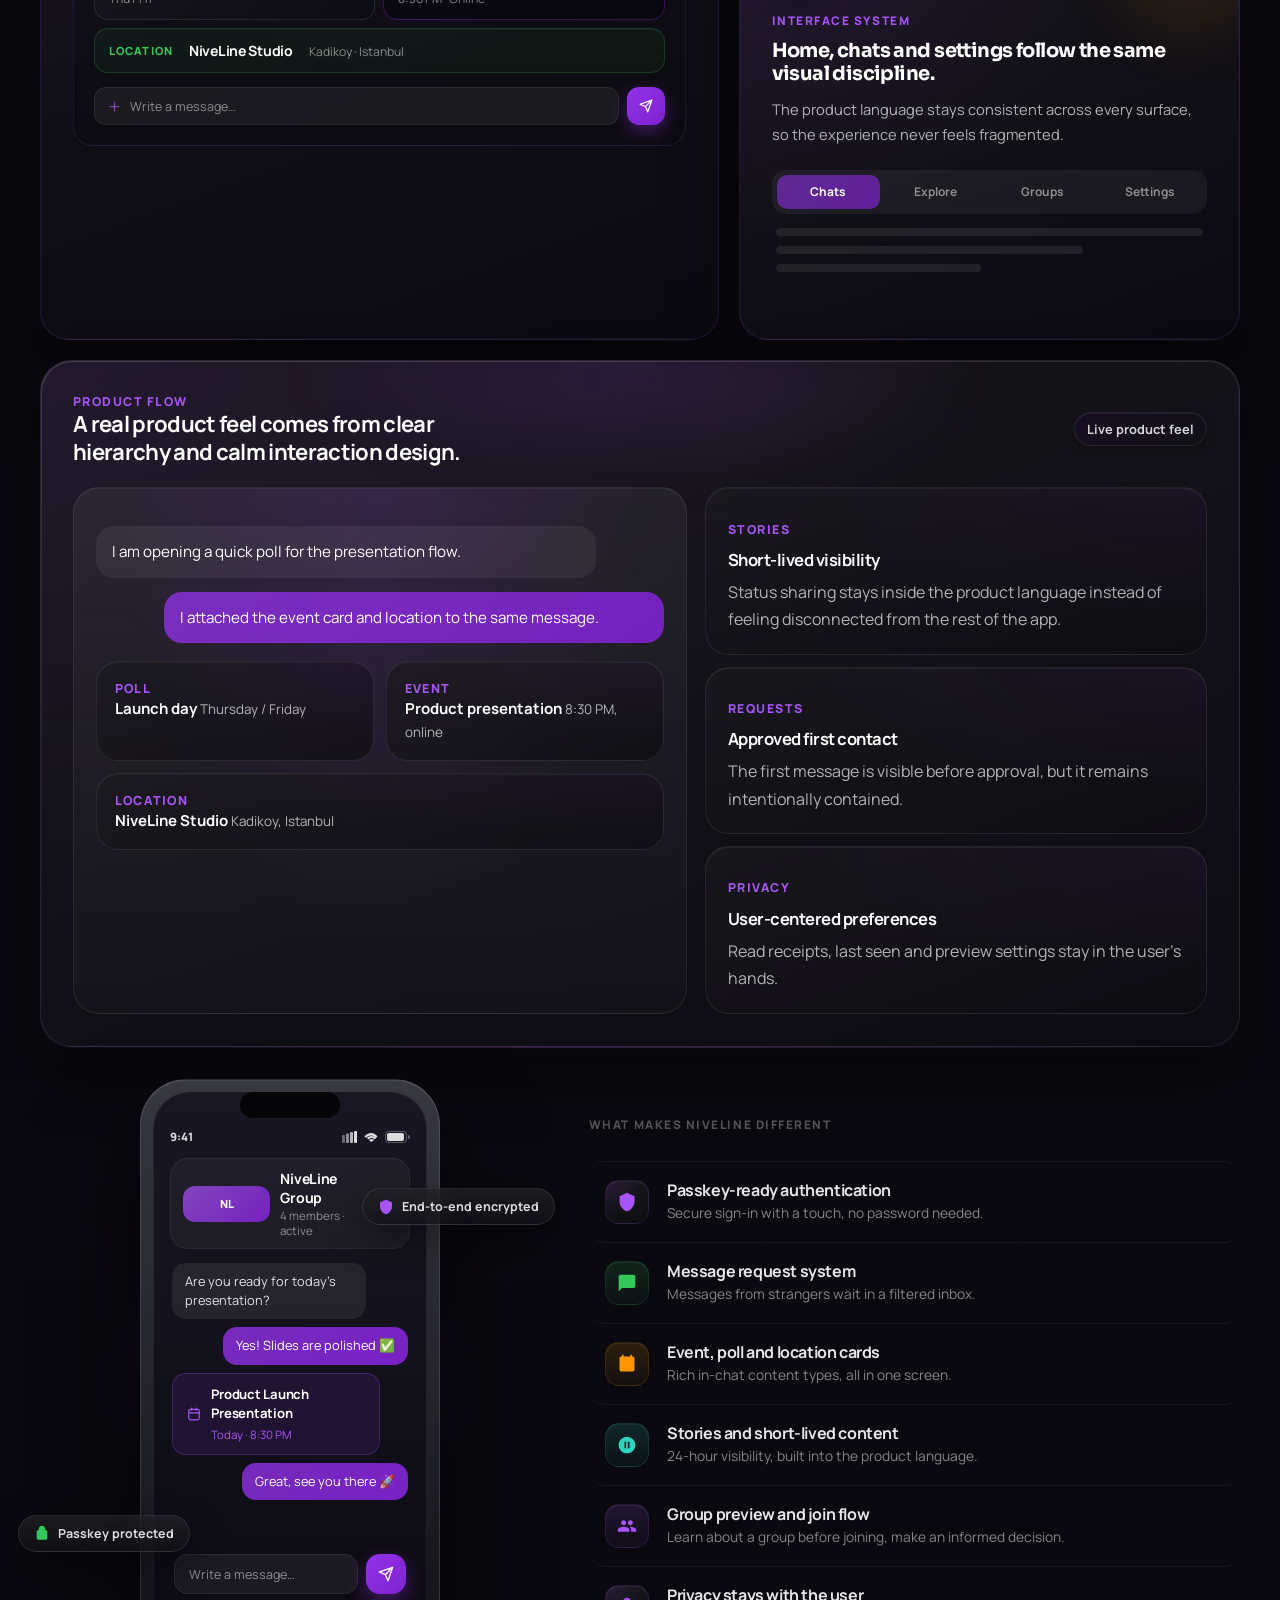
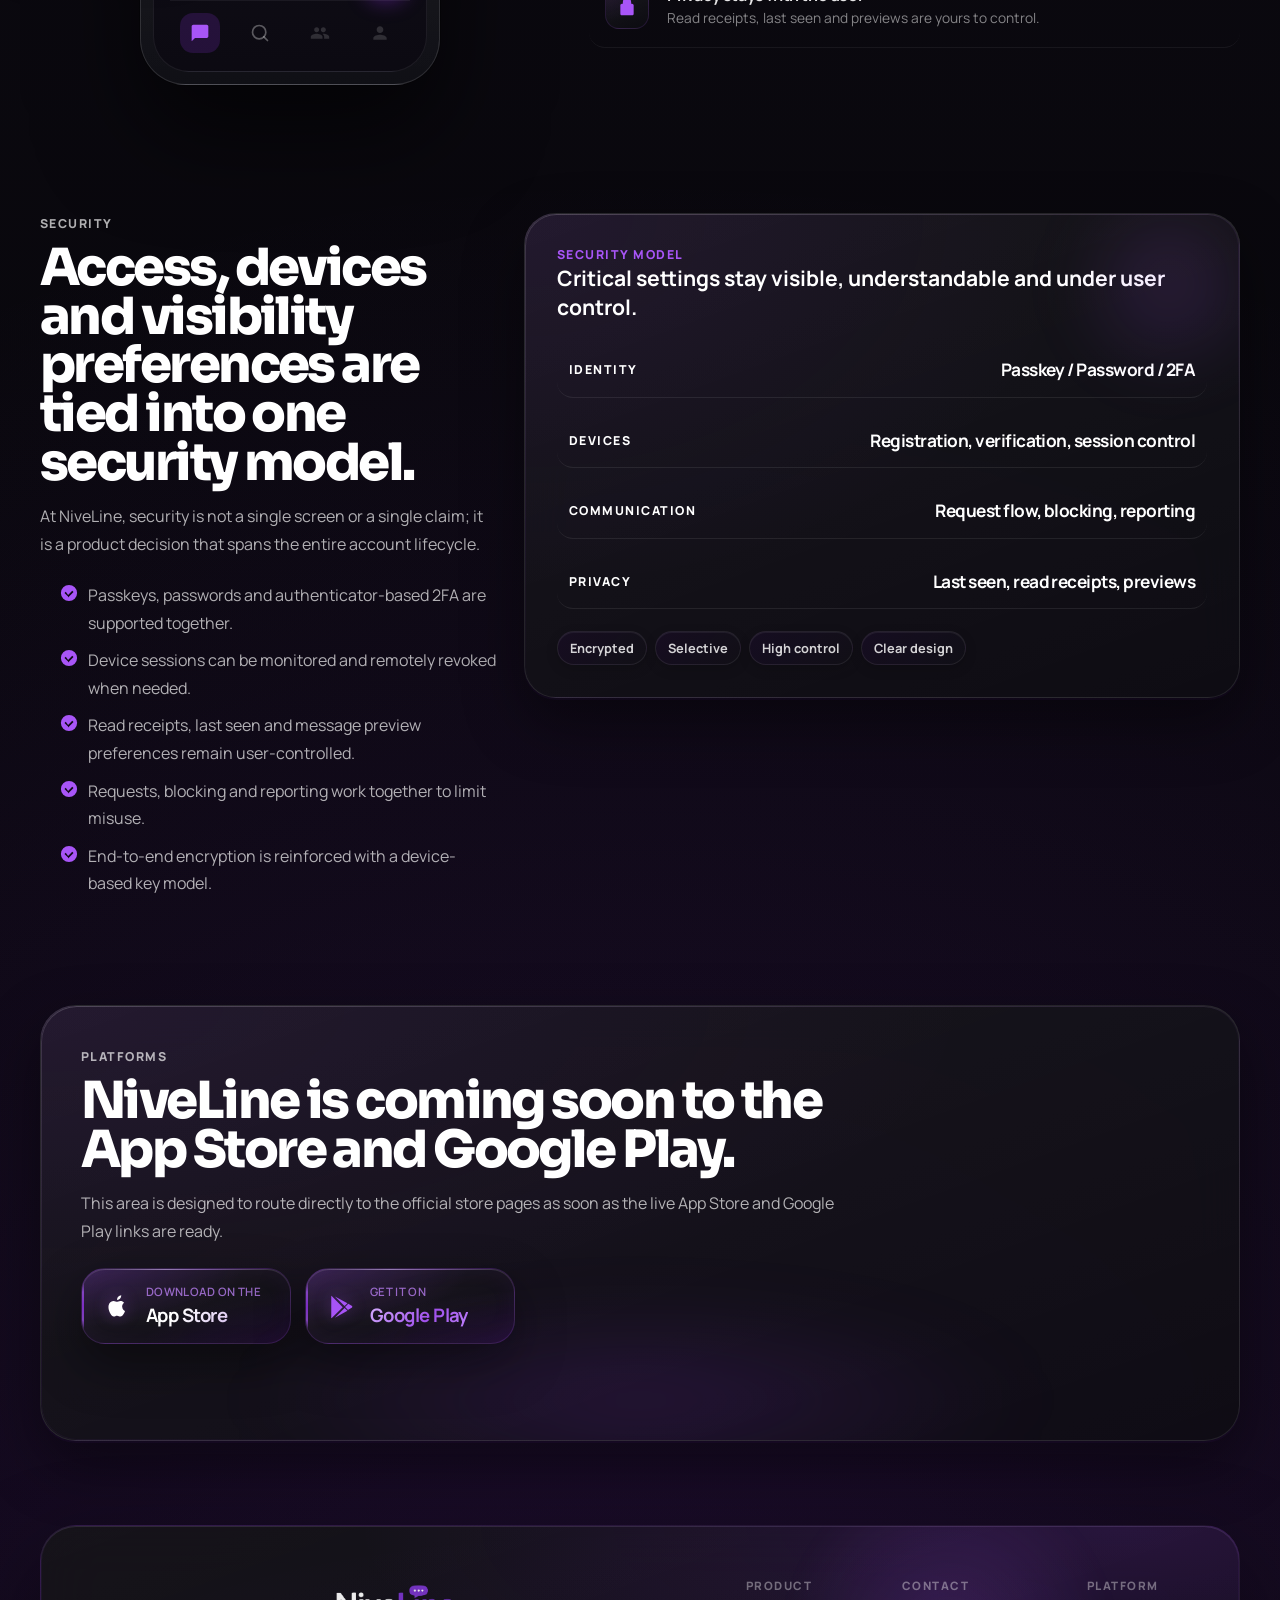
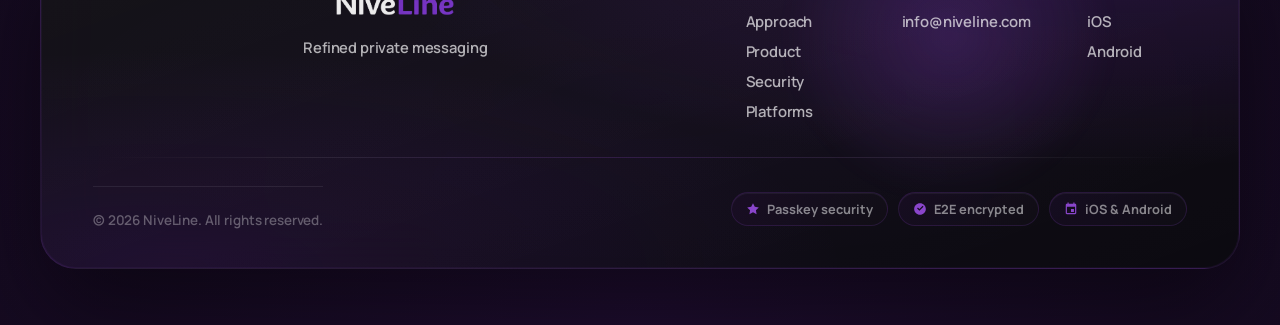
==== commit f257e7bf: "Update index.html" ====
--- a/index.html
+++ b/index.html
@@ -850,7 +850,6 @@
               </div>
             </li>
           </ul>
-          <div class="mobile-dots" id="dots-feat-list" aria-hidden="true"></div>
         </div>
       </div>
 
--- a/styles.css
+++ b/styles.css
@@ -4148,7 +4148,7 @@
   .hero-slider-controls {
     position: absolute;
     left: 50%;
-    bottom: 20px;
+    bottom: 8px;
     transform: translateX(-50%);
     z-index: 8;
     display: inline-flex;
@@ -4356,26 +4356,24 @@
     color: var(--purple-light);
   }
 
-  /* feat-list: yatay scroll-snap slider */
+  /* feat-list: mobilde dikey stack — tüm maddeler görünsün */
   .feat-list {
     display: flex;
-    flex-direction: row;
-    overflow-x: auto;
-    scroll-snap-type: x mandatory;
-    -webkit-overflow-scrolling: touch;
-    scrollbar-width: none;
-    gap: 12px;
-    padding: 0 0 4px;
+    flex-direction: column;
+    overflow-x: visible;
+    scroll-snap-type: none;
+    gap: 10px;
+    padding: 0;
     list-style: none;
   }
 
   .feat-list::-webkit-scrollbar { display: none; }
 
   .feat-list-item {
-    flex-shrink: 0;
-    width: calc(82vw);
-    max-width: 340px;
-    scroll-snap-align: start;
+    flex-shrink: 1;
+    width: 100%;
+    max-width: 100%;
+    scroll-snap-align: unset;
     display: flex;
     align-items: center;
     gap: 16px;
@@ -4600,6 +4598,31 @@
   .feat-showcase-label {
     margin-bottom: 16px;
     text-align: center;
+  }
+
+  /* feat-list: mobilde dikey stack — tüm maddeler görünsün */
+  .feat-list {
+    display: flex;
+    flex-direction: column;
+    overflow-x: visible;
+    scroll-snap-type: none;
+    gap: 10px;
+    padding: 0;
+  }
+
+  .feat-list-item {
+    flex-shrink: 1;
+    width: 100%;
+    max-width: 100%;
+    scroll-snap-align: unset;
+  }
+
+  .feat-list-item[data-reveal],
+  .feat-list-item[data-reveal].is-visible {
+    opacity: 1;
+    transform: none;
+    filter: none;
+    transition: none;
   }
 
   .download-meta {
@@ -4754,27 +4777,25 @@
   /* ── 4. Özellik listesi: feat-list ── */
   .feat-list {
     display: flex;
-    flex-direction: row;
-    overflow-x: auto;
-    scroll-snap-type: x mandatory;
-    -webkit-overflow-scrolling: touch;
-    scrollbar-width: none;
-    gap: 12px;
-    padding: 0 0 4px;
+    flex-direction: column;
+    overflow-x: visible;
+    scroll-snap-type: none;
+    gap: 10px;
+    padding: 0;
     list-style: none;
   }
   .feat-list::-webkit-scrollbar { display: none; }
   .feat-list-item {
-    flex-shrink: 0;
-    width: calc(82vw);
-    max-width: 320px;
-    scroll-snap-align: start;
+    flex-shrink: 1;
+    width: 100%;
+    max-width: 100%;
+    scroll-snap-align: unset;
     background: var(--card-bg-sm, rgba(255,255,255,0.04));
     border: 1px solid rgba(255,255,255,0.08);
     border-radius: 20px;
     padding: 20px 18px;
   }
-  /* Slider içindeki kartlar reveal animasyonu almaz — görünmez kalabilir */
+  /* Kartlar reveal animasyonu almaz — görünmez kalabilir */
   .feat-list-item[data-reveal],
   .feat-list-item[data-reveal].is-visible {
     opacity: 1;
